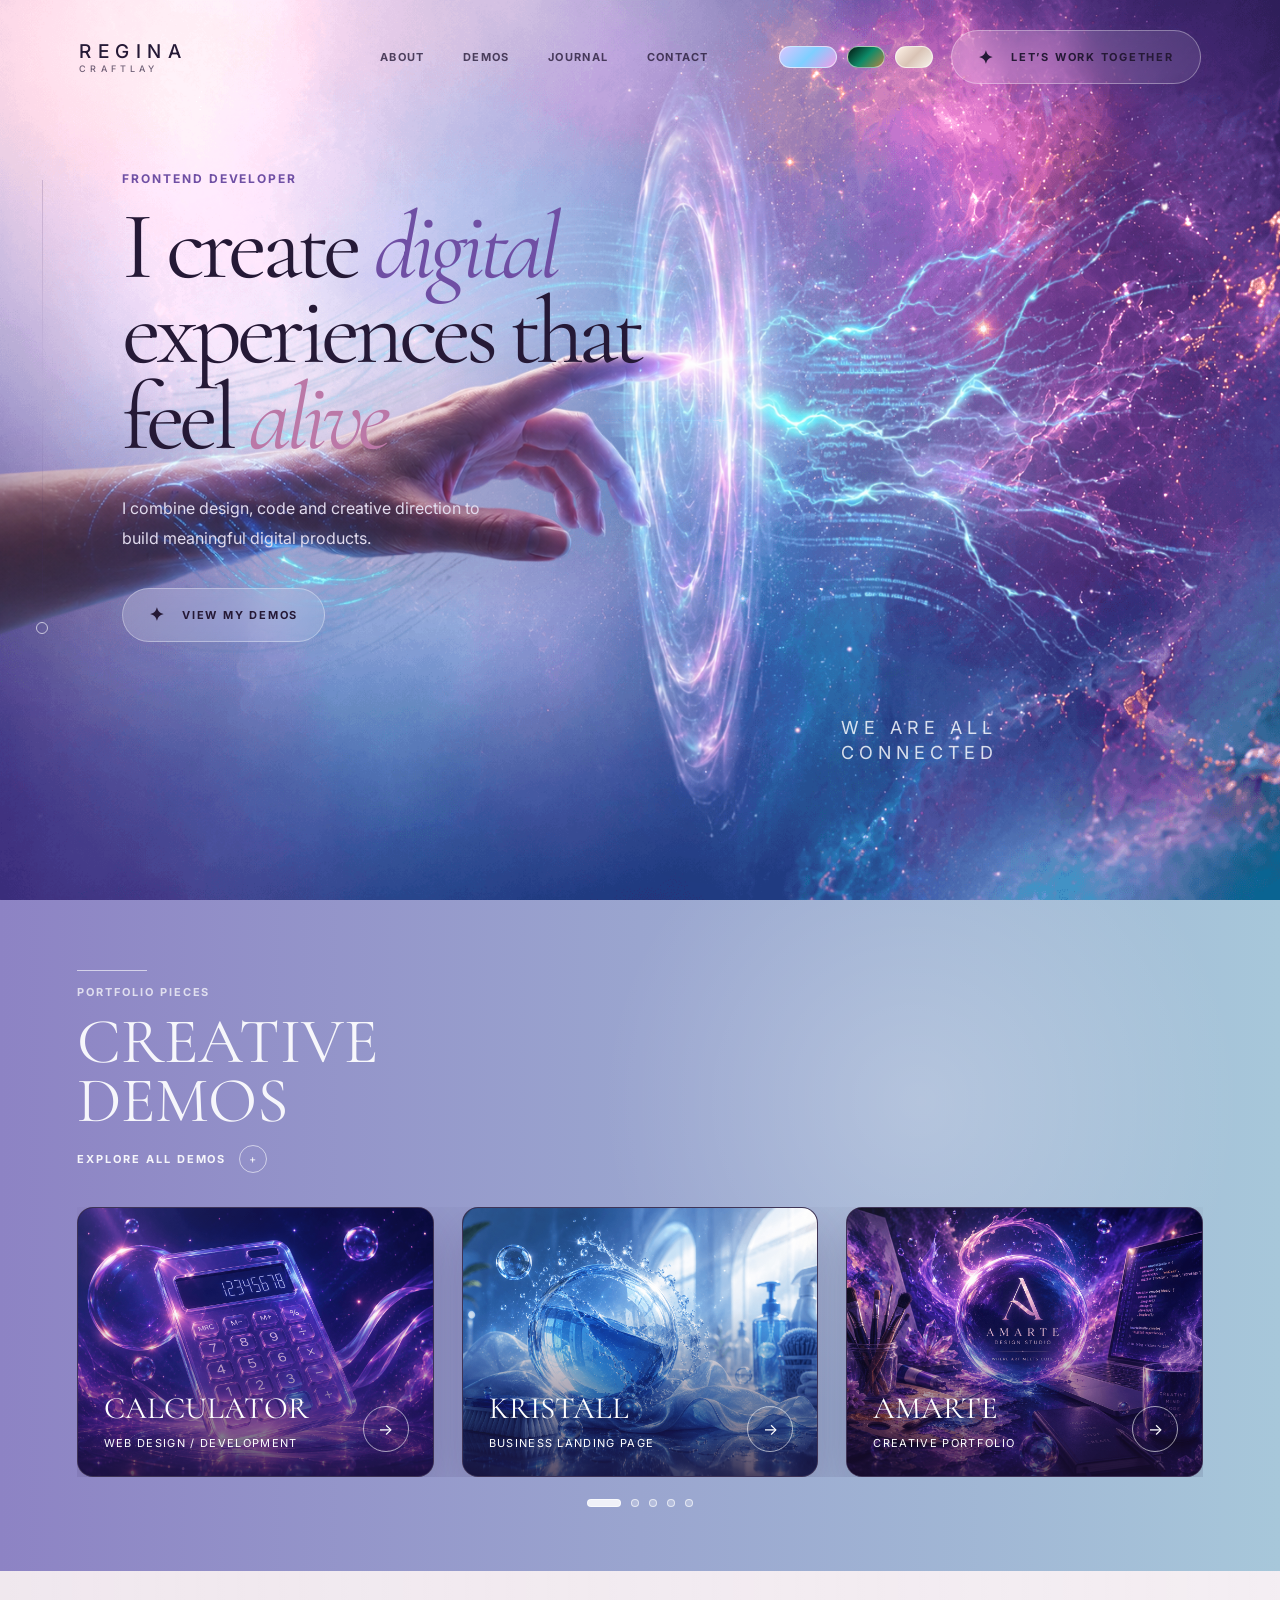
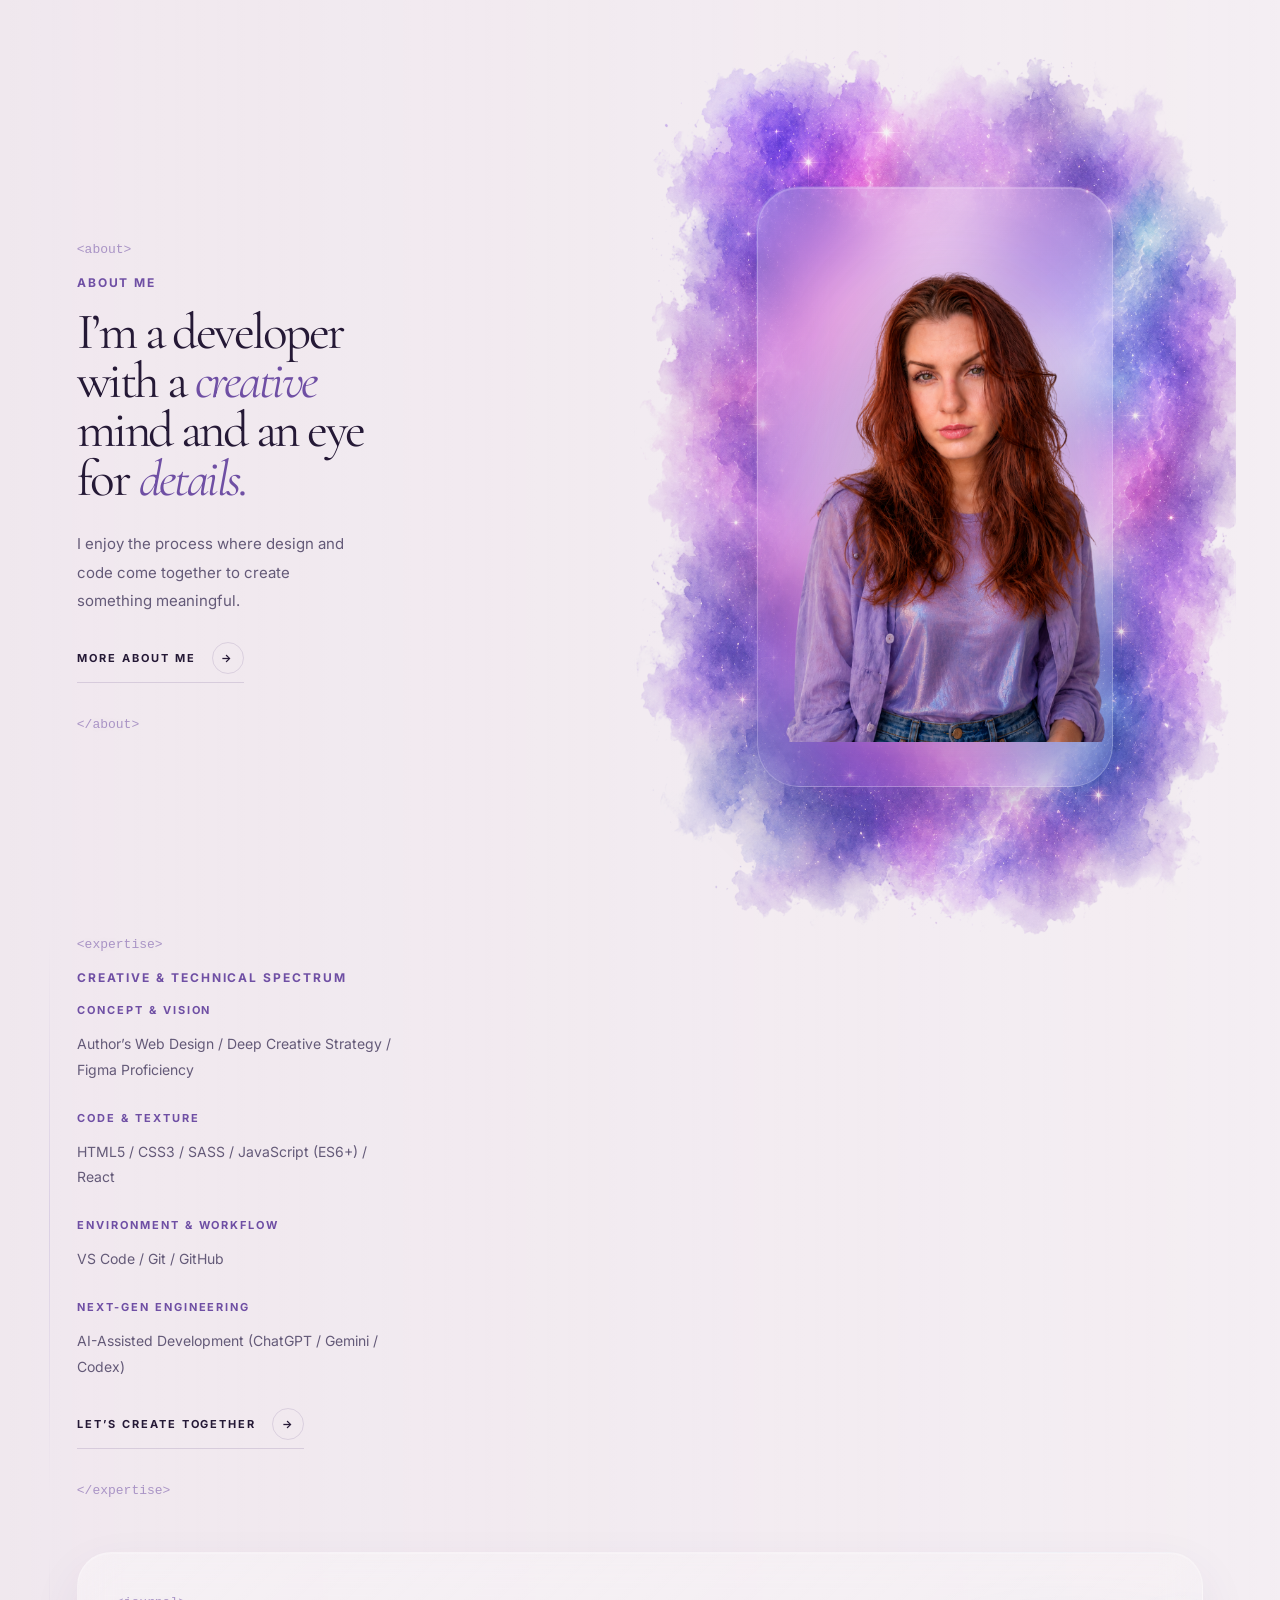
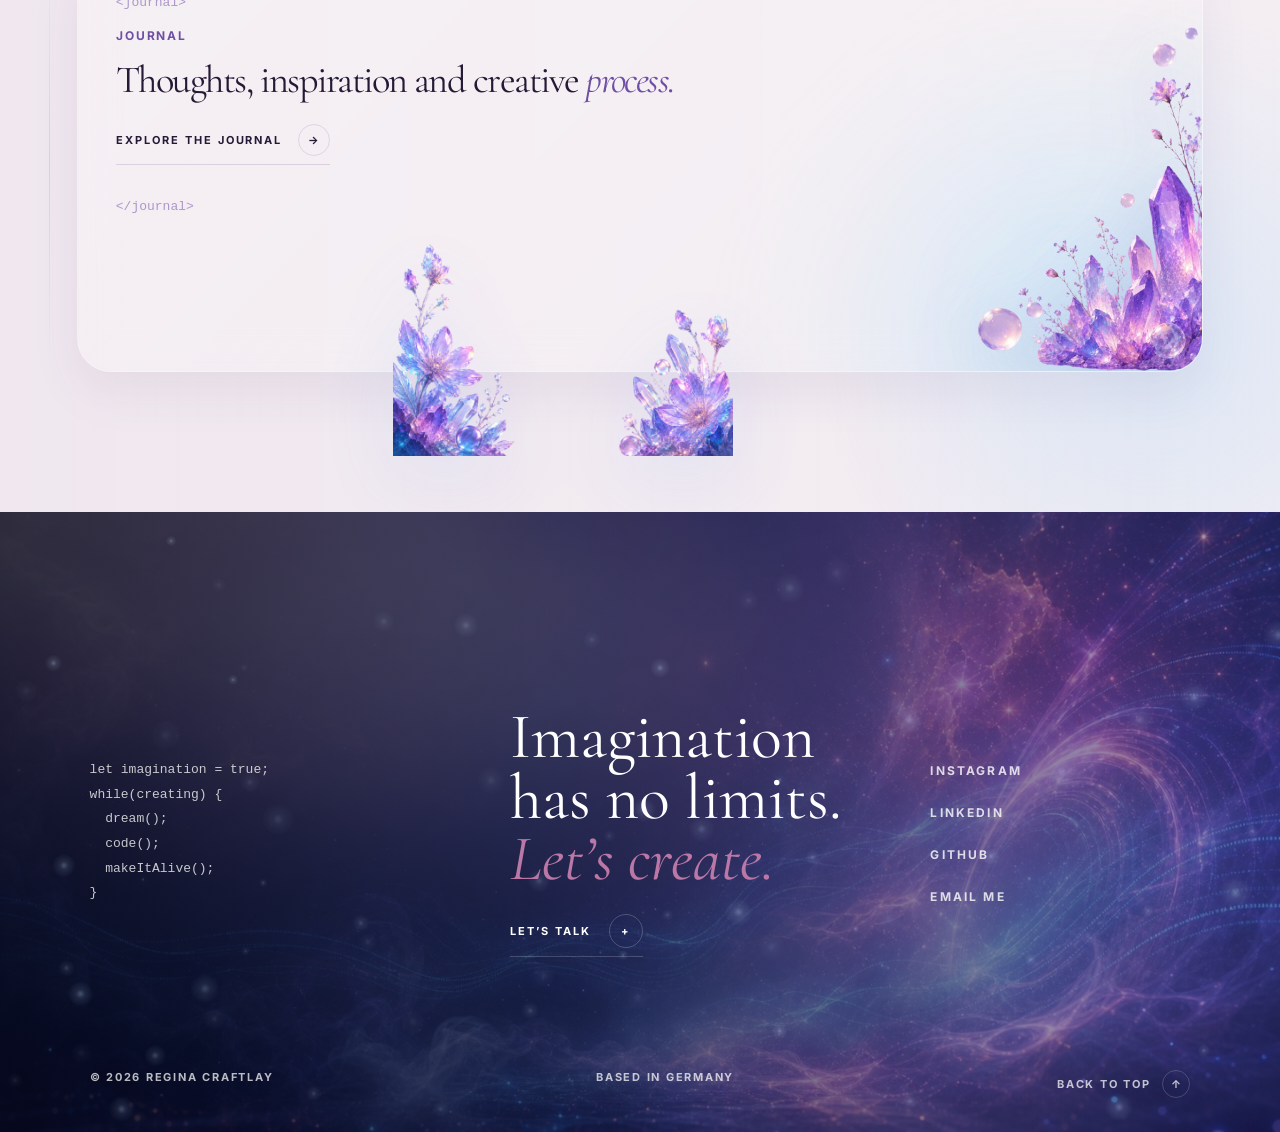
==== index.html @ 781603e7 "Build Violet Contact page and start Home section refinements" ====
<!doctype html>
<html lang="en">
  <head>
    <meta charset="UTF-8" />
    <meta name="viewport" content="width=device-width, initial-scale=1.0" />
    <title>Regina CraftLay | Creative Frontend Developer</title>

    <link rel="preconnect" href="https://fonts.googleapis.com" />
    <link rel="preconnect" href="https://fonts.gstatic.com" crossorigin />

    <link
      href="https://fonts.googleapis.com/css2?family=Cormorant+Garamond:ital,wght@0,400;0,500;1,500&family=Inter:wght@400;500;600;700&display=swap"
      rel="stylesheet"
    />

    <link rel="stylesheet" href="styles/index.css" />
    <link id="theme-link" rel="stylesheet" href="styles/style-violet.css" />
  </head>

  <body>
    <div id="theme-overlay" class="theme-overlay"></div>

    <div class="page" data-theme="violet">
      <header class="site-header" data-header>
        <a class="brand" href="#top" aria-label="Regina CraftLay home">
          REGINA <span>CRAFTLAY</span>
        </a>

        <nav class="main-nav" aria-label="Primary navigation">
          <a href="index.html" c>About</a>
          <a href="demos.html">Demos</a>
          <a href="journal.html">Journal</a>
          <a href="contact.html">Contact</a>
        </nav>

        <div class="header-actions">
          <div class="vibe-switcher" aria-label="Choose your vibe">
            <button class="vibe-btn vibe-violet active" type="button" data-theme-btn="violet" aria-label="Violet vibe"></button>
            <button class="vibe-btn vibe-bold" type="button" data-theme-btn="bold" aria-label="Bold vibe"></button>
            <button class="vibe-btn vibe-nude" type="button" data-theme-btn="nude" aria-label="Nude vibe"></button>
          </div>

          <a class="pill-link" href="contact.html">
            <span class="star">&#10022;</span>
            Let’s work together
          </a>

          <button class="menu-toggle" type="button" aria-label="Open menu" aria-expanded="false" data-menu-toggle>
            <span></span>
            <span></span>
          </button>
        </div>

        <nav class="burger-menu" aria-label="Creative menu" data-burger-menu>
          <a href="#about">About</a>
          <a href="demos.html">Demos</a>
          <a href="journal.html">Journal</a>
          <a href="contact.html">Contact</a>
        </nav>
      </header>

      <main id="top">
        <section class="hero section-grid" aria-labelledby="hero-title">
          <aside class="section-rail" aria-hidden="true">
            <i></i>
            <b></b>
          </aside>

          <div class="hero-copy">
            <p class="eyebrow">Frontend developer</p>

            <h1 id="hero-title">
              I create
              <em>digital</em>
              experiences
              that feel
              <em class="rose">alive</em>
            </h1>

            <p class="hero-text">
              I combine design, code and creative direction to build meaningful digital products.
            </p>

            <a class="hero-button" href="demos.html">
              <span class="star">&#10022;</span>
              View my demos
            </a>
          </div>

          <div class="hero-scene" aria-hidden="true">
            <img class="hero-space" src="assets/media/hero-background.png" alt="" />
            <div class="code-charge-glow"></div>
            <img class="hero-hand" src="assets/media/hero-hand2.png" alt="" />
            <canvas id="heroCanvas" class="hero-canvas"></canvas>
            <span class="portal-touch"></span>
            <p class="connected">We are all<br />connected</p>
          </div>
        </section>

        <section class="work" id="demos" aria-labelledby="demos-title">
          <div class="section-label">
            <i></i>
            <p class="section-kicker">Portfolio pieces</p>

            <h2 id="demos-title">
              Creative<br />
              Demos
            </h2>

            <a href="demos.html">
              Explore all demos
              <b>+</b>
            </a>
          </div>

          <div class="work-stage">
            <div class="project-strip" data-project-strip>
              <article class="project-card">
                <img src="assets/media/calculator.png" alt="Calculator project preview" />
                <div class="project-card__info">
                  <h3>Calculator</h3>
                  <p>Web design / development</p>
                </div>
                <a href="demos.html" aria-label="Open Calculator project">&#8594;</a>
              </article>

              <article class="project-card">
                <img src="assets/media/kristall-reinigung.png" alt="Kristall Reinigung project preview" />
                <div class="project-card__info">
                  <h3>Kristall</h3>
                  <p>Business landing page</p>
                </div>
                <a href="demos.html" aria-label="Open Kristall project">&#8594;</a>
              </article>

              <article class="project-card">
                <img src="assets/media/amarte.png" alt="Amarte Design Studio project preview" />
                <div class="project-card__info">
                  <h3>Amarte</h3>
                  <p>Creative portfolio</p>
                </div>
                <a href="demos.html" aria-label="Open Amarte project">&#8594;</a>
              </article>

              <article class="project-card">
                <img src="assets/media/hanna-sport.png" alt="Hanna Sport project preview" />
                <div class="project-card__info">
                  <h3>Hanna Sport</h3>
                  <p>Campaign / animation</p>
                </div>
                <a href="demos.html" aria-label="Open Hanna Sport project">&#8594;</a>
              </article>

              <article class="project-card">
                <img src="assets/media/tree-service.png" alt="Tree Service project preview" />
                <div class="project-card__info">
                  <h3>Tree Service</h3>
                  <p>Landing page / UI</p>
                </div>
                <a href="demos.html" aria-label="Open Tree Service project">&#8594;</a>
              </article>
            </div>

            <div class="slider-dots" aria-label="Project navigation">
              <button class="active" type="button" data-dot="0" aria-label="Go to project 1"></button>
              <button type="button" data-dot="1" aria-label="Go to project 2"></button>
              <button type="button" data-dot="2" aria-label="Go to project 3"></button>
              <button type="button" data-dot="3" aria-label="Go to project 4"></button>
              <button type="button" data-dot="4" aria-label="Go to project 5"></button>
            </div>
          </div>
        </section>

        <section class="about-panel" id="about" aria-label="About, expertise and journal">
          <article class="about-copy">
            <p class="code-tag">&lt;about&gt;</p>
            <p class="panel-kicker">About Me</p>

            <h2>
              I’m a developer
              with a <em>creative</em> mind
              and an eye
              for <em>details.</em>
            </h2>

            <p>
              I enjoy the process where design and code come together to create something meaningful.
            </p>

            <a class="line-link" href="contact.html">More about me <span>&#8594;</span></a>
            <p class="code-tag code-tag-end">&lt;/about&gt;</p>
          </article>

          <figure class="portrait-card">
            <img class="portrait-nebula" src="assets/media/nebula.png" alt="" />
            <div class="portrait-frame"></div>
            <img class="portrait-person" src="assets/media/regina-cut.png" alt="Regina portrait" />
          </figure>

          <img class="portrait-crystals" src="assets/media/portrait-crystals2.png" alt="" />

          <article class="skills" id="skills">
            <p class="code-tag">&lt;expertise&gt;</p>
            <p class="panel-kicker">Creative & Technical Spectrum</p>

            <div class="skill-group">
              <span>Concept & Vision</span>
              <p>
                Author’s Web Design / Deep Creative Strategy / Figma Proficiency
              </p>
            </div>

            <div class="skill-group">
              <span>Code & Texture</span>
              <p>
                HTML5 / CSS3 / SASS / JavaScript (ES6+) / React
              </p>
            </div>

            <div class="skill-group">
              <span>Environment & Workflow</span>
              <p>
                VS Code / Git / GitHub
              </p>
            </div>

            <div class="skill-group">
              <span>Next-Gen Engineering</span>
              <p>
                AI-Assisted Development (ChatGPT / Gemini / Codex)
              </p>
            </div>

            <a class="download-link" href="contact.html">Let’s create together <span>&#8594;</span></a>
            <p class="code-tag code-tag-end">&lt;/expertise&gt;</p>
          </article>

          <article class="journal" id="journal">
            <div class="journal-inner">
              <p class="code-tag">&lt;journal&gt;</p>
              <p class="panel-kicker">Journal</p>

              <h2>
                Thoughts,
                inspiration and
                creative <em>process.</em>
              </h2>

              <a class="line-link" href="journal.html">
                Explore the Journal
                <span>&#8594;</span>
              </a>

              <img class="journal-crystals" src="assets/media/journal-crystals.png" alt="" />
              <p class="code-tag code-tag-end">&lt;/journal&gt;</p>
            </div>
          </article>
        </section>
      </main>

      <footer class="site-footer" id="contact">
        <img class="footer-bg" src="assets/media/footer-bg.jpeg" alt="" />
        <canvas id="footerCanvas" class="footer-canvas" aria-hidden="true"></canvas>
        <div class="footer-overlay"></div>

        <div class="footer-code">
          <p>
            let imagination = true;<br />
            while(creating) {<br />
            &nbsp;&nbsp;dream();<br />
            &nbsp;&nbsp;code();<br />
            &nbsp;&nbsp;makeItAlive();<br />
            }
          </p>
        </div>

        <div class="footer-cta">
          <h2>
            Imagination has
            no limits.
            <em>Let’s create.</em>
          </h2>

          <a href="contact.html">Let’s talk <span>+</span></a>
        </div>

        <ul class="social-links" aria-label="Social links">
          <li><a href="#contact">Instagram</a></li>
          <li><a href="#contact">LinkedIn</a></li>
          <li><a href="https://github.com/19ReginaB91" target="_blank">GitHub</a></li>
          <li><a href="mailto:hello@example.com">Email me</a></li>
        </ul>

        <div class="footer-bottom">
          <span>&copy; 2026 Regina CraftLay</span>
          <span>Based in Germany</span>
          <a href="#top">Back to top <b>&#8593;</b></a>
        </div>
      </footer>
    </div>

    <script src="scripts/index.js"></script>
  </body>
</html>
---- styles/index.css ----
:root {
  --ink: #251936;
  --muted: #645a78;
  --violet: #6f4fa4;
  --rose: #bb78a7;
  --blue: #5faad7;
  --paper: #eee4ec;
  --soft: #dfd3e6;
  --line: rgba(67, 47, 103, 0.2);
  --white: #fff9ff;
  --glow: rgba(173, 224, 255, 0.45);
}

* {
  box-sizing: border-box;
}

html {
  scroll-behavior: smooth;
}

body {
  margin: 0;
  color: var(--ink);
  background: var(--paper);
  font-family: "Inter", sans-serif;
  overflow-x: hidden;
}

body.menu-open {
  overflow: hidden;
}

a {
  color: inherit;
  text-decoration: none;
}

img {
  display: block;
  max-width: 100%;
}

.page {
  min-height: 100vh;
  overflow: hidden;
}

/* HEADER */

.site-header {
  position: fixed;
  z-index: 1000;
  top: 0;
  left: 0;
  right: 0;
  display: grid;
  grid-template-columns: 230px 1fr auto;
  align-items: center;
  gap: 28px;
  padding: 30px 6.2vw;
  background: transparent;
  transition: 0.35s ease;
}

.site-header.is-scrolled,
.site-header.is-open {
  padding-block: 18px;
  background: rgba(255, 245, 255, 0.44);
  backdrop-filter: blur(18px);
}

.brand {
  position: relative;
  z-index: 1002;
  display: inline-flex;
  flex-direction: column;
  gap: 3px;
  width: max-content;
  font-size: 19px;
  letter-spacing: 0.34em;
  font-weight: 500;
  line-height: 1;
}

.brand span {
  font-size: 9px;
  letter-spacing: 0.46em;
  opacity: 0.66;
}

.main-nav {
  display: flex;
  justify-content: center;
  gap: clamp(22px, 3vw, 54px);
}

.main-nav a {
  font-size: 11px;
  font-weight: 700;
  text-transform: uppercase;
  letter-spacing: 0.12em;
  opacity: 0.78;
  transition: 0.3s ease;
}

.main-nav a:hover {
  opacity: 1;
  color: var(--violet);
}

.header-actions {
  position: relative;
  z-index: 1002;
  display: flex;
  align-items: center;
  gap: 18px;
}

.pill-link,
.hero-button {
  display: inline-flex;
  align-items: center;
  justify-content: center;
  gap: 16px;
  height: 54px;
  padding: 0 26px;
  border: 1px solid rgba(255, 255, 255, 0.42);
  border-radius: 999px;
  background: rgba(255, 255, 255, 0.1);
  backdrop-filter: blur(14px);
  font-size: 11px;
  font-weight: 700;
  letter-spacing: 0.16em;
  text-transform: uppercase;
  transition: 0.35s ease;
}

.pill-link:hover,
.hero-button:hover {
  transform: translateY(-2px);
}

.star {
  font-size: 18px;
}

/* VIBE SWITCHER */

.vibe-switcher {
  display: flex;
  gap: 10px;
}

.vibe-btn {
  width: 38px;
  height: 22px;
  border: 1px solid rgba(255, 255, 255, 0.55);
  border-radius: 999px;
  cursor: pointer;
  background: rgba(255, 255, 255, 0.13);
  transition: 0.35s ease;
}

.vibe-btn:hover,
.vibe-btn.active {
  width: 58px;
}

.vibe-violet {
  background: linear-gradient(135deg, #dac5ff, #7fcfff, #f29be6);
}

.vibe-bold {
  background: linear-gradient(135deg, #03140e, #0d8b68, #b98442);
}

.vibe-nude {
  background: linear-gradient(135deg, #fff3e8, #d9c3b5, #f9f5ee);
}

/* BURGER */

.menu-toggle {
  display: none;
  position: relative;
  width: 54px;
  height: 54px;
  border: 1px solid rgba(255, 255, 255, 0.42);
  border-radius: 50%;
  background:
    radial-gradient(circle at 35% 25%, rgba(255, 255, 255, 0.32), transparent 30%),
    rgba(255, 255, 255, 0.1);
  backdrop-filter: blur(14px);
  cursor: pointer;
}

.menu-toggle span {
  position: absolute;
  left: 15px;
  right: 15px;
  height: 1px;
  background: var(--ink);
  transition: 0.35s ease;
}

.menu-toggle span:first-child {
  top: 21px;
}

.menu-toggle span:last-child {
  top: 31px;
}

.menu-toggle.is-active span:first-child {
  top: 26px;
  transform: rotate(45deg);
}

.menu-toggle.is-active span:last-child {
  top: 26px;
  transform: rotate(-45deg);
}

.burger-menu {
  position: absolute;
  z-index: 1001;
  top: calc(100% + 14px);
  right: 6.2vw;
  width: min(420px, calc(100vw - 48px));
  padding: 28px;
  border: 1px solid rgba(255, 255, 255, 0.28);
  border-radius: 28px;
  background:
    radial-gradient(circle at 75% 20%, rgba(170, 220, 255, 0.18), transparent 14rem),
    radial-gradient(circle at 10% 90%, rgba(255, 170, 230, 0.16), transparent 14rem),
    rgba(255, 245, 255, 0.68);
  backdrop-filter: blur(26px);
  box-shadow: 0 30px 80px rgba(60, 35, 100, 0.22);
  transform: translateY(-14px) scale(0.96);
  opacity: 0;
  pointer-events: none;
  transition: 0.35s ease;
}

.burger-menu.is-open {
  transform: translateY(0) scale(1);
  opacity: 1;
  pointer-events: auto;
}

.burger-menu a {
  display: block;
  padding: 18px 4px;
  border-bottom: 1px solid rgba(80, 55, 125, 0.12);
  font-family: "Cormorant Garamond", serif;
  font-size: 42px;
  line-height: 1;
  color: var(--ink);
  transition: 0.3s ease;
}

.burger-menu a:last-child {
  border-bottom: 0;
}

.burger-menu a:hover {
  color: var(--violet);
  transform: translateX(8px);
}

/* HERO */

.section-grid {
  display: grid;
  grid-template-columns: 84px minmax(0, 1fr);
}

.hero {
  position: relative;
  min-height: 100vh;
  overflow: hidden;
  background: #05020f;
}

.hero::after {
  content: "";
  position: absolute;
  inset: 0;
  z-index: 2;
  pointer-events: none;
  background:
    radial-gradient(circle at 58% 50%, rgba(145, 230, 255, 0.12), transparent 24%),
    radial-gradient(circle at 82% 28%, rgba(255, 120, 230, 0.09), transparent 35%);
  mix-blend-mode: screen;
}

.section-rail {
  position: relative;
  z-index: 8;
  display: flex;
  flex-direction: column;
  align-items: center;
  padding-top: 20vh;
  gap: 22px;
}

.section-rail i {
  width: 1px;
  height: 420px;
  background: linear-gradient(to bottom, var(--line), transparent, var(--line));
}

.section-rail b {
  width: 12px;
  height: 12px;
  border: 1px solid rgba(255, 255, 255, 0.65);
  border-radius: 50%;
}

.hero-copy {
  position: relative;
  z-index: 12;
  width: min(540px, 46vw);
  padding-top: 19vh;
  margin-left: 3vw;
}

.eyebrow,
.panel-kicker {
  margin: 0 0 18px;
  font-size: 12px;
  font-weight: 700;
  letter-spacing: 0.16em;
  text-transform: uppercase;
  color: var(--violet);
}

.hero h1 {
  margin: 0;
  font-family: "Cormorant Garamond", serif;
  font-weight: 400;
  font-size: clamp(62px, 7.5vw, 118px);
  line-height: 0.89;
  letter-spacing: -0.055em;
}

.hero h1 em,
.about-copy h2 em,
.journal h2 em,
.footer-cta h2 em {
  color: var(--violet);
  font-style: italic;
}

.hero h1 .rose {
  color: var(--rose);
}

.hero-text {
  width: min(360px, 80%);
  margin: 34px 0;
  color: #e1dbed;
  font-size: 16px;
  line-height: 1.85;
}

.hero-scene {
  position: absolute;
  inset: 0;
  z-index: 1;
  overflow: hidden;
  pointer-events: none;
}

.hero-space,
.hero-code,
.hero-hand,
.hero-portal,
.code-charge-glow,
.hero-canvas,
.portal-touch {
  position: absolute;
  pointer-events: none;
}

.hero-space {
  inset: 0;
  z-index: 1;
  width: 100%;
  height: 100%;
  max-width: none;
  object-fit: cover;
  object-position: center;
  opacity: 1;
  filter:
    brightness(1.08)
    contrast(1.04)
    saturate(1.04);
  animation: heroSpaceBreath 16s ease-in-out infinite;
}

.hero-code {
  z-index: 3;
  left: 0;
  top: 0;
  width: 100%;
  height: 100%;
  max-width: none;
  object-fit: cover;
  opacity: 0.78;
  mix-blend-mode: screen;
  filter:
    brightness(1.28)
    saturate(1.45)
    drop-shadow(0 0 10px rgba(90, 220, 255, 0.46))
    drop-shadow(0 0 24px rgba(190, 120, 255, 0.24));
  animation: codeFlow 9s ease-in-out infinite;
}

.code-charge-glow {
  z-index: 4;
  left: 53%;
  top: 50%;
  width: 42%;
  height: 55%;
  transform: translateY(-50%);
  background: radial-gradient(
    ellipse,
    rgba(95, 225, 255, 0.28),
    rgba(200, 120, 255, 0.12) 42%,
    transparent 72%
  );
  mix-blend-mode: screen;
  filter: blur(24px);
  animation: chargePulse 5.8s ease-in-out infinite;
}

.hero-hand {
  z-index: 5;
  left: 0;
  top: 0;
  width: 100%;
  height: 100%;
  max-width: none;
  object-fit: cover;
  animation: handFloat 7s ease-in-out infinite;
  filter:
    drop-shadow(0 22px 44px rgba(40, 20, 70, 0.24))
    saturate(1.04);
}

.hero-portal {
  z-index: 6;
  left: 55.8%;
  top: 49.5%;
  width: min(25vw, 380px);
  max-width: none;
  transform: translate(-50%, -50%);
  mix-blend-mode: screen;
  filter:
    brightness(1.2)
    saturate(1.24)
    drop-shadow(0 0 24px rgba(120, 225, 255, 0.42))
    drop-shadow(0 0 48px rgba(215, 135, 255, 0.28));
  animation: portalLayerPulse 5.8s ease-in-out infinite;
}

.hero-canvas {
  inset: 0;
  z-index: 7;
  width: 100%;
  height: 100%;
  mix-blend-mode: screen;
}

.portal-touch {
  z-index: 8;
  left: 55.8%;
  top: 49.8%;
  width: 44px;
  height: 44px;
  border: 1px solid rgba(169, 240, 255, 0.65);
  border-radius: 50%;
  transform: translate(-50%, -50%);
  opacity: 0;
  animation: touchRipple 6.5s ease-out infinite;
}

.connected {
  position: absolute;
  z-index: 9;
  right: 22%;
  bottom: 15%;
  margin: 0;
  color: rgba(255, 255, 255, 0.82);
  font-size: 18px;
  line-height: 1.35;
  letter-spacing: 0.28em;
  text-transform: uppercase;
}

/* DEMOS */

.work {
  position: relative;
  min-height: 520px;
  display: grid;
  grid-template-columns: 1fr;
  align-items: center;
  padding: 70px 6vw 64px;
  background:
    radial-gradient(circle at 72% 30%, rgba(255, 255, 255, 0.22), transparent 20rem),
    linear-gradient(90deg, #8d83c4 0%, #a7c7da 100%);
}

.section-label {
  position: relative;
  z-index: 5;
  display: grid;
  gap: 14px;
  width: 100%;
  max-width: 520px;
  margin-bottom: 34px;
  color: rgba(255, 255, 255, 0.92);
}

.section-label i {
  width: 70px;
  height: 1px;
  background: rgba(255, 255, 255, 0.62);
}

.section-kicker {
  margin: 0;
  font-size: 11px;
  font-weight: 700;
  letter-spacing: 0.18em;
  text-transform: uppercase;
  color: rgba(255, 255, 255, 0.72);
}

.section-label h2 {
  margin: 0;
  font-family: "Cormorant Garamond", serif;
  font-weight: 400;
  font-size: clamp(46px, 5vw, 76px);
  line-height: 0.92;
  text-transform: uppercase;
}

.section-label a {
  width: max-content;
  font-size: 11px;
  font-weight: 700;
  letter-spacing: 0.18em;
  text-transform: uppercase;
}

.section-label b {
  display: inline-grid;
  place-items: center;
  width: 28px;
  height: 28px;
  margin-left: 8px;
  border: 1px solid rgba(255, 255, 255, 0.58);
  border-radius: 50%;
  font-weight: 400;
}

.work-stage {
  position: relative;
  width: 100%;
  min-width: 0;
  overflow: hidden;
}

.project-strip {
  display: grid;
  grid-auto-flow: column;
  grid-auto-columns: calc((100% - 56px) / 3);
  gap: 28px;
  overflow-x: auto;
  padding: 0;
  scroll-behavior: smooth;
  scroll-snap-type: x mandatory;
  scrollbar-width: none;
}

.project-strip::-webkit-scrollbar {
  display: none;
}

.project-card {
  position: relative;
  min-height: 270px;
  overflow: hidden;
  border-radius: 16px;
  scroll-snap-align: start;
  background: #24183f;
  border: 1px solid rgba(255, 255, 255, 0.12);
  box-shadow: 0 20px 50px rgba(40, 24, 70, 0.22);
  transition: 0.45s ease;
}

.project-card:hover {
  transform: translateY(-8px);
}

.project-card img {
  position: absolute;
  inset: 0;
  width: 100%;
  height: 100%;
  object-fit: cover;
}

.project-card::before {
  content: "";
  position: absolute;
  inset: 0;
  background:
    linear-gradient(135deg, rgba(255, 255, 255, 0.08), transparent 35%);
  pointer-events: none;
  z-index: 1;
}

.project-card::after {
  content: "";
  position: absolute;
  inset: 0;
  background: linear-gradient(to top, rgba(28, 15, 52, 0.74), transparent 62%);
}

.project-card__info {
  position: absolute;
  z-index: 2;
  left: 26px;
  bottom: 24px;
  color: white;
}

.project-card h3 {
  margin: 0 0 8px;
  font-family: "Cormorant Garamond", serif;
  font-size: 31px;
  font-weight: 400;
  text-transform: uppercase;
}

.project-card p {
  margin: 0;
  font-size: 11px;
  line-height: 1.5;
  letter-spacing: 0.12em;
  text-transform: uppercase;
}

.project-card > a {
  position: absolute;
  z-index: 3;
  right: 24px;
  bottom: 24px;
  display: grid;
  place-items: center;
  width: 46px;
  height: 46px;
  border: 1px solid rgba(255, 255, 255, 0.6);
  border-radius: 50%;
  color: white;
}

.slider-dots {
  display: flex;
  justify-content: center;
  gap: 10px;
  margin-top: 22px;
}

.slider-dots button {
  width: 8px;
  height: 8px;
  padding: 0;
  border: 1px solid rgba(255, 255, 255, 0.65);
  border-radius: 999px;
  background: rgba(255, 255, 255, 0.25);
  cursor: pointer;
  transition: 0.35s ease;
}

.slider-dots button.active {
  width: 34px;
  background: rgba(255, 255, 255, 0.85);
}

/* ABOUT */

.about-panel {
  position: relative;
  display: grid;
  grid-template-columns:
    minmax(240px, 0.9fr)
    minmax(420px, 560px)
    minmax(260px, 340px)
    minmax(260px, 0.95fr);
  align-items: center;
  gap: 54px;
  padding: 120px 6vw 140px;
  overflow: hidden;
  background:
    radial-gradient(circle at 90% 92%, rgba(120, 200, 255, 0.2), transparent 21rem),
    linear-gradient(90deg, rgba(255, 255, 255, 0.08), rgba(255, 255, 255, 0.32)),
    #efe6ed;
}

.about-panel > article,
.about-panel > figure {
  position: relative;
  min-width: 0;
  z-index: 3;
}

.skills::before,
.journal::before {
  content: "";
  position: absolute;
  left: -28px;
  top: 0;
  bottom: 0;
  width: 1px;
  background:
    linear-gradient(
      180deg,
      transparent,
      rgba(120, 100, 180, 0.18),
      transparent
    );
}

/* ABOUT COPY */

.about-copy {
  max-width: 320px;
}

.code-tag {
  margin: 0 0 18px;
  font-family: monospace;
  font-size: 13px;
  color: var(--violet);
  opacity: 0.55;
  text-shadow: 0 0 12px rgba(111, 79, 164, 0.15);
}

.code-tag-end {
  margin-top: 34px;
  margin-bottom: 0;
}

.about-copy h2 {
  margin: 0 0 26px;
  font-family: "Cormorant Garamond", serif;
  font-size: clamp(48px, 4vw, 72px);
  line-height: 0.96;
  font-weight: 400;
  letter-spacing: -0.05em;
  color: var(--ink);
}

.about-copy h2 em {
  color: var(--violet);
  font-style: italic;
}

.about-copy p:not(.panel-kicker):not(.code-tag) {
  color: var(--muted);
  font-size: 15px;
  line-height: 1.9;
  max-width: 280px;
  margin-bottom: 26px;
}

/* PORTRAIT */

.portrait-card {
  position: relative;
  display: flex;
  align-items: center;
  justify-content: center;
  min-height: 760px;
  overflow: visible;
}

.portrait-card img {
  display: block;
  max-width: none;
  pointer-events: none;
}

.portrait-nebula {
  position: absolute;
  width: 132%;
  left: 50%;
  top: 50%;
  transform: translate(-50%, -50%);
  opacity: 0.92;
  z-index: 1;
  filter: saturate(1.08);
  animation: nebulaFloat 18s ease-in-out infinite;
}

.portrait-frame {
  position: absolute;
  width: 78%;
  height: 600px;
  border-radius: 42px;
  z-index: 2;
  background:
    linear-gradient(
      180deg,
      rgba(255, 255, 255, 0.16),
      rgba(255, 255, 255, 0.04)
    );
  border: 1px solid rgba(255, 255, 255, 0.22);
  backdrop-filter: blur(30px);
  box-shadow:
    inset 0 1px 0 rgba(255, 255, 255, 0.18),
    0 30px 80px rgba(50, 30, 80, 0.14),
    0 0 50px rgba(180, 220, 255, 0.12);
}

.portrait-frame::before {
  content: "";
  position: absolute;
  inset: -2px;
  border-radius: inherit;
  background:
    linear-gradient(
      135deg,
      rgba(170, 220, 255, 0.16),
      rgba(255, 180, 240, 0.07),
      transparent 60%
    );
  pointer-events: none;
}

.portrait-person {
  position: relative;
  width: 84%;
  z-index: 4;
  filter:
    drop-shadow(
      0 30px 50px rgba(40, 20, 70, 0.18)
    );
}

.portrait-crystals {
  position: absolute;
  width: 340px;
  left: 44%;
  bottom: 56px;
  transform: translateX(-50%);
  z-index: 6;
  pointer-events: none;
  opacity: 0.92;
  filter:
    drop-shadow(
      0 20px 40px rgba(120, 160, 255, 0.16)
    );
  animation: crystalFloat 12s ease-in-out infinite;
}

/* SKILLS / EXPERTISE */

.skills {
  position: relative;
  max-width: 320px;
}

.skill-group {
  margin-bottom: 28px;
}

.skill-group span {
  display: block;
  margin-bottom: 10px;
  color: var(--violet);
  font-size: 11px;
  font-weight: 700;
  letter-spacing: 0.18em;
  text-transform: uppercase;
}

.skill-group p {
  color: var(--muted);
  font-size: 14px;
  line-height: 1.85;
}

/* OLD SKILL ROW SUPPORT */

.skill-row {
  display: grid;
  grid-template-columns: 112px minmax(150px, 1fr) 38px;
  align-items: center;
  gap: 14px;
  margin-bottom: 20px;
  font-size: 11px;
  font-weight: 700;
  text-transform: uppercase;
}

.skill-row i {
  position: relative;
  display: block;
  height: 2px;
  background: rgba(50, 35, 70, 0.13);
}

.skill-row i::before {
  content: "";
  position: absolute;
  inset: 0 auto 0 0;
  width: var(--level);
  background: linear-gradient(90deg, var(--violet), var(--rose), var(--blue));
  box-shadow: 0 0 12px rgba(111, 79, 164, 0.45);
}

/* JOURNAL */

.journal {
  position: relative;
  align-self: stretch;
}

.journal-inner {
  position: relative;
  min-height: 420px;
  padding: 42px 38px 54px;
  border-radius: 34px;
  overflow: hidden;
  background:
    radial-gradient(circle at 90% 90%, rgba(170, 220, 255, 0.12), transparent 12rem),
    linear-gradient(
      135deg,
      rgba(255, 255, 255, 0.42),
      rgba(255, 255, 255, 0.14)
    );
  border: 1px solid rgba(255, 255, 255, 0.22);
  backdrop-filter: blur(18px);
  box-shadow:
    0 20px 50px rgba(80, 55, 125, 0.08),
    inset 0 1px 0 rgba(255, 255, 255, 0.24);
}

.journal-inner::before {
  content: "";
  position: absolute;
  inset: 0;
  background:
    radial-gradient(
      circle at 88% 90%,
      rgba(150, 220, 255, 0.16),
      transparent 34%
    );
  pointer-events: none;
}

.journal h2 {
  margin: 0 0 24px;
  font-family: "Cormorant Garamond", serif;
  font-size: clamp(38px, 3vw, 58px);
  line-height: 1.02;
  font-weight: 400;
  letter-spacing: -0.04em;
}

.journal h2 em {
  color: var(--violet);
  font-style: italic;
}

.journal p:not(.panel-kicker):not(.code-tag) {
  color: var(--muted);
  font-size: 15px;
  line-height: 1.9;
  margin-bottom: 30px;
}

.journal-crystals {
  position: absolute;
  right: -8px;
  bottom: -18px;
  width: min(260px, 24vw);
  max-width: none;
  pointer-events: none;
  z-index: 1;
  filter:
    drop-shadow(0 20px 35px rgba(90, 70, 140, 0.18))
    drop-shadow(0 0 24px rgba(170, 220, 255, 0.18));
}

/* LINKS */

.line-link,
.download-link {
  display: inline-flex;
  align-items: center;
  gap: 16px;
  padding-bottom: 8px;
  border-bottom: 1px solid rgba(80, 50, 120, 0.16);
  color: var(--ink);
  font-size: 11px;
  font-weight: 700;
  letter-spacing: 0.18em;
  text-transform: uppercase;
  transition:
    transform 0.3s ease,
    opacity 0.3s ease;
}

.line-link:hover,
.download-link:hover {
  transform: translateX(4px);
}

.line-link span,
.download-link span {
  display: grid;
  place-items: center;
  width: 32px;
  height: 32px;
  border: 1px solid rgba(80, 50, 120, 0.14);
  border-radius: 50%;
}

/* FOOTER */

.site-footer {
  position: relative;
  min-height: 620px;
  display: grid;
  grid-template-columns: 1fr 1fr 260px;
  align-items: center;
  gap: 50px;
  padding: 100px 7vw 80px;
  overflow: hidden;
  color: white;
  background: #090b1b;
}

.site-footer::before {
  content: "";
  position: absolute;
  inset: 0;
  z-index: 1;
  background:
    radial-gradient(circle at 20% 30%, rgba(180, 220, 255, 0.10), transparent 24rem),
    radial-gradient(circle at 80% 70%, rgba(255, 170, 240, 0.08), transparent 28rem);
  pointer-events: none;
}

.footer-bg {
  position: absolute;
  inset: 0;
  z-index: 0;
  width: 100%;
  height: 100%;
  max-width: none;
  object-fit: cover;
  opacity: 0.98;
  animation: footerBreath 18s ease-in-out infinite;
}

.footer-overlay {
  position: absolute;
  inset: 0;
  z-index: 1;
  background:
    linear-gradient(90deg, rgba(7, 10, 28, 0.82), rgba(38, 34, 80, 0.38)),
    radial-gradient(circle at 72% 48%, rgba(170, 120, 255, 0.16), transparent 30rem);
  pointer-events: none;
}

.footer-canvas {
  position: absolute;
  inset: 0;
  z-index: 2;
  width: 100%;
  height: 100%;
  mix-blend-mode: screen;
  opacity: 0.7;
  pointer-events: none;
}

.footer-code,
.footer-cta,
.social-links,
.footer-bottom {
  position: relative;
  z-index: 5;
}

.footer-code {
  font-family: monospace;
  font-size: 13px;
  line-height: 1.9;
  color: rgba(255, 255, 255, 0.76);
}

.footer-cta h2 {
  margin: 0 0 24px;
  font-family: "Cormorant Garamond", serif;
  font-weight: 400;
  font-size: clamp(48px, 5vw, 78px);
  line-height: 0.95;
}

.footer-cta h2 em {
  color: var(--rose);
  font-style: italic;
}

.footer-cta a {
  display: inline-flex;
  align-items: center;
  gap: 18px;
  padding-bottom: 8px;
  border-bottom: 1px solid rgba(255, 255, 255, 0.18);
  font-size: 11px;
  font-weight: 700;
  letter-spacing: 0.18em;
  text-transform: uppercase;
}

.footer-cta a span {
  display: grid;
  place-items: center;
  width: 34px;
  height: 34px;
  border: 1px solid rgba(255, 255, 255, 0.2);
  border-radius: 50%;
}

.social-links {
  display: grid;
  gap: 22px;
  padding: 0;
  margin: 0;
  list-style: none;
}

.social-links a {
  font-size: 12px;
  font-weight: 700;
  letter-spacing: 0.18em;
  text-transform: uppercase;
  opacity: 0.8;
  transition: color 0.3s ease, opacity 0.3s ease, transform 0.3s ease;
}

.social-links a:hover {
  color: #ffffff;
  opacity: 1;
  transform: translateX(4px);
}

.footer-bottom {
  position: absolute;
  left: 7vw;
  right: 7vw;
  bottom: 34px;
  display: flex;
  justify-content: space-between;
  gap: 24px;
  font-size: 11px;
  font-weight: 700;
  letter-spacing: 0.16em;
  text-transform: uppercase;
  color: rgba(255, 255, 255, 0.72);
}

.footer-bottom a {
  display: flex;
  align-items: center;
  gap: 12px;
}

.footer-bottom b {
  display: grid;
  place-items: center;
  width: 28px;
  height: 28px;
  border: 1px solid rgba(255, 255, 255, 0.18);
  border-radius: 50%;
}

/* THEME TRANSITION */

.theme-overlay {
  position: fixed;
  top: 50%;
  left: 50%;
  z-index: 9999;
  width: 5px;
  height: 5px;
  border-radius: 50%;
  pointer-events: none;
  transform: translate(-50%, -50%) scale(0);
}

.theme-overlay.is-animating {
  animation: burstAnim 1.45s forwards ease-in-out;
}

.theme-particles {
  position: fixed;
  inset: 0;
  z-index: 9998;
  pointer-events: none;
  overflow: hidden;
}

.theme-particles span {
  position: absolute;
  border-radius: 50%;
  opacity: 0;
  animation: themeParticle 1.2s ease-out forwards;
}

.page.is-changing-theme {
  animation: pageVibeShift 1.4s ease-in-out;
}

/* SCROLL REVEAL */

.reveal {
  opacity: 0;
  transition:
    opacity 1s ease,
    transform 1s ease,
    filter 1s ease;
}

.reveal-up {
  transform: translateY(60px);
}

.reveal-left {
  transform: translateX(-60px);
}

.reveal-right {
  transform: translateX(60px);
}

.reveal-scale {
  transform: scale(0.92);
  filter: blur(10px);
}

.reveal.is-visible {
  opacity: 1;
  transform: none;
  filter: blur(0);
}

/* ANIMATIONS */

@keyframes burstAnim {
  0% {
    transform: translate(-50%, -50%) scale(0);
    opacity: 1;
  }

  100% {
    transform: translate(-50%, -50%) scale(1000);
    opacity: 0;
  }
}

@keyframes themeParticle {
  0% {
    opacity: 0;
    transform: translate3d(0, 0, 0) scale(0.2);
  }

  25% {
    opacity: 0.9;
  }

  100% {
    opacity: 0;
    transform: translate3d(var(--move-x), var(--move-y), 0) scale(0);
  }
}

@keyframes pageVibeShift {
  0% {
    filter: saturate(1) brightness(1);
  }

  45% {
    filter: saturate(1.35) brightness(1.08);
  }

  100% {
    filter: saturate(1) brightness(1);
  }
}

@keyframes heroSpaceBreath {
  0%, 100% {
    transform: scale(1.02) translate3d(0, 0, 0);
    filter: saturate(1.04) brightness(1.02);
  }

  50% {
    transform: scale(1.055) translate3d(-0.5%, 0.35%, 0);
    filter: saturate(1.12) brightness(1.06);
  }
}

@keyframes codeFlow {
  0%, 100% {
    transform: translate3d(0, 0, 0) scale(1);
    opacity: 0.72;
  }

  50% {
    transform: translate3d(0.8%, -0.3%, 0) scale(1.018);
    opacity: 0.96;
  }
}

@keyframes handFloat {
  0%, 100% {
    transform: translate3d(0, 0, 0);
  }

  50% {
    transform: translate3d(0.25%, -0.35%, 0);
  }
}

@keyframes portalLayerPulse {
  0%, 100% {
    transform: translate(-50%, -50%) scale(0.985);
    opacity: 0.88;
  }

  50% {
    transform: translate(-50%, -50%) scale(1.035);
    opacity: 1;
  }
}

@keyframes chargePulse {
  0%, 100% {
    opacity: 0.42;
    transform: translateY(-50%) scale(0.98);
  }

  50% {
    opacity: 0.86;
    transform: translateY(-50%) scale(1.045);
  }
}

@keyframes touchRipple {
  0% {
    opacity: 0;
    transform: translate(-50%, -50%) scale(0.45);
  }

  14% {
    opacity: 0.75;
  }

  100% {
    opacity: 0;
    transform: translate(-50%, -50%) scale(4.7);
  }
}

@keyframes nebulaFloat {
  0%, 100% {
    transform:
      translate(-50%, -50%)
      scale(1);
  }

  50% {
    transform:
      translate(-51%, -49%)
      scale(1.04);
  }
}

@keyframes crystalFloat {
  0%, 100% {
    transform:
      translateX(-50%)
      translateY(0px);
  }

  50% {
    transform:
      translateX(-50%)
      translateY(-12px);
  }
}

@keyframes footerBreath {
  0%, 100% {
    transform: scale(1.02) translate3d(0, 0, 0);
    filter: brightness(1) saturate(1);
  }

  50% {
    transform: scale(1.06) translate3d(-0.45%, 0.35%, 0);
    filter: brightness(1.08) saturate(1.12);
  }
}

/* RESPONSIVE */

@media (max-width: 1280px) {
  .about-panel {
    grid-template-columns:
      1fr
      1fr;
  }

  .journal {
    grid-column: span 2;
  }
}

@media (max-width: 1180px) {
  .site-header {
    grid-template-columns: auto auto;
  }

  .main-nav,
  .pill-link {
    display: none;
  }

  .menu-toggle {
    display: block;
  }

  .section-grid {
    grid-template-columns: 1fr;
  }

  .section-rail {
    display: none;
  }
}

@media (max-width: 980px) {
  .about-panel {
    grid-template-columns: 1fr;
    gap: 80px;
  }

  .journal {
    grid-column: auto;
  }

  .skills::before,
  .journal::before {
    display: none;
  }

  .portrait-card {
    min-height: 620px;
  }

  .portrait-frame {
    height: 480px;
  }

  .portrait-crystals {
    left: 50%;
  }
}

@media (max-width: 900px) {
  .project-strip {
    grid-auto-columns: calc((100% - 28px) / 2);
  }
}

@media (max-width: 760px) {
  .site-header {
    padding: 22px 24px;
  }

  .brand {
    font-size: 16px;
  }

  .vibe-switcher {
    display: none;
  }

  .hero-copy {
    width: auto;
    margin: 0;
    padding: 24vh 24px 0;
  }

  .hero h1 {
    font-size: clamp(52px, 16vw, 76px);
  }

  .hero-portal {
    width: 45vw;
  }

  .connected {
    right: 24px;
    bottom: 9%;
    font-size: 12px;
  }

  .work {
    padding: 54px 24px;
  }

  .section-label {
    max-width: 100%;
    margin-bottom: 28px;
  }

  .project-strip {
    grid-auto-columns: 82%;
  }

  .about-panel {
    padding:
      80px
      24px
      100px;
  }

  .about-copy h2 {
    font-size:
      clamp(42px, 12vw, 62px);
  }

  .portrait-nebula {
    width: 160%;
  }

  .portrait-frame {
    width: 86%;
    height: 420px;
  }

  .portrait-person {
    width: 92%;
  }

  .portrait-crystals {
    width: 220px;
    bottom: 34px;
  }

  .journal-inner {
    padding:
      32px
      28px
      42px;
  }

  .site-footer {
    grid-template-columns: 1fr;
    padding: 70px 24px 120px;
  }

  .footer-bottom {
    left: 24px;
    right: 24px;
    flex-direction: column;
  }
}
---- styles/style-violet.css ----
:root {
  --ink: #251936;
  --muted: #645a78;
  --violet: #6f4fa4;
  --rose: #bb78a7;
  --blue: #5faad7;
  --paper: #eee4ec;
  --soft: #dfd3e6;
  --line: rgba(67, 47, 103, 0.2);
  --white: #fff9ff;
  --glow: rgba(173, 224, 255, 0.45);
}

.page {
  background:
    radial-gradient(circle at 8% 6%, rgba(255, 217, 227, 0.82), transparent 24rem),
    radial-gradient(circle at 70% 48%, rgba(99, 193, 219, 0.22), transparent 32rem),
    linear-gradient(180deg, #eadfe8 0%, #dee3ef 42%, #efe5eb 70%, #b2c7e2 100%);
}

.hero-space {
  filter:
    brightness(1.08)
    contrast(1.04)
    saturate(1.04);
}

.hero::after {
  content: "";
  position: absolute;
  inset: 0;
  z-index: 2;
  pointer-events: none;
  background:
    radial-gradient(circle at 58% 50%, rgba(145,230,255,0.12), transparent 24%),
    radial-gradient(circle at 82% 28%, rgba(255,120,230,0.09), transparent 35%);
  mix-blend-mode: screen;
}

.work {
  background:
    radial-gradient(circle at 72% 30%, rgba(255,255,255,0.22), transparent 20rem),
    linear-gradient(90deg, #8d83c4 0%, #a7c7da 100%);
}

.project-card {
  border: 1px solid rgba(255,255,255,0.12);
}

.project-card::before {
  content: "";
  position: absolute;
  inset: 0;
  background:
    linear-gradient(135deg, rgba(255,255,255,0.08), transparent 35%);
  pointer-events: none;
  z-index: 1;
}

.about-panel {
  background:
    radial-gradient(circle at 90% 92%, rgba(120, 200, 255, 0.20), transparent 21rem),
    linear-gradient(90deg, rgba(255, 255, 255, 0.08), rgba(255, 255, 255, 0.32)),
    #efe6ed;
}

.code-tag {
  text-shadow: 0 0 12px rgba(111, 79, 164, 0.15);
}

.skill-row i::before {
  background: linear-gradient(90deg, var(--violet), var(--rose), var(--blue));
  box-shadow: 0 0 12px rgba(111, 79, 164, 0.45);
}

.hero-button,
.pill-link {
  background:
    linear-gradient(135deg, rgba(255,255,255,0.18), rgba(255,255,255,0.08));
  border: 1px solid rgba(255,255,255,0.34);
  box-shadow: 0 12px 35px rgba(80,55,125,0.10);
}

.hero-button:hover,
.pill-link:hover {
  box-shadow:
    0 18px 45px rgba(80,55,125,0.20),
    0 0 35px rgba(173,224,255,0.14);
}

.slider-controls button {
  box-shadow:
    0 12px 35px rgba(80,55,125,0.22),
    0 0 30px rgba(173,224,255,0.12);
}

.journal-inner {
  background:
    radial-gradient(circle at 90% 90%, rgba(170,220,255,0.12), transparent 12rem),
    linear-gradient(135deg, rgba(255,255,255,0.34), rgba(255,255,255,0.1));
}

.site-footer::before {
  content: "";
  position: absolute;
  inset: 0;
  z-index: 1;
  background:
    radial-gradient(circle at 20% 30%, rgba(180,220,255,0.10), transparent 24rem),
    radial-gradient(circle at 80% 70%, rgba(255,170,240,0.08), transparent 28rem);
  pointer-events: none;
}

.footer-cta h2 em {
  color: var(--rose);
}

.social-links a {
  transition: color 0.3s ease, opacity 0.3s ease, transform 0.3s ease;
}

.social-links a:hover {
  color: #ffffff;
  opacity: 1;
}

@media (max-width: 760px) {
  .page {
    background:
      radial-gradient(circle at 20% 10%, rgba(255,220,235,0.72), transparent 16rem),
      linear-gradient(180deg, #eadfe8 0%, #dfe5f0 52%, #b8cae3 100%);
  }

  .hero::after {
    opacity: 0.8;
  }
}
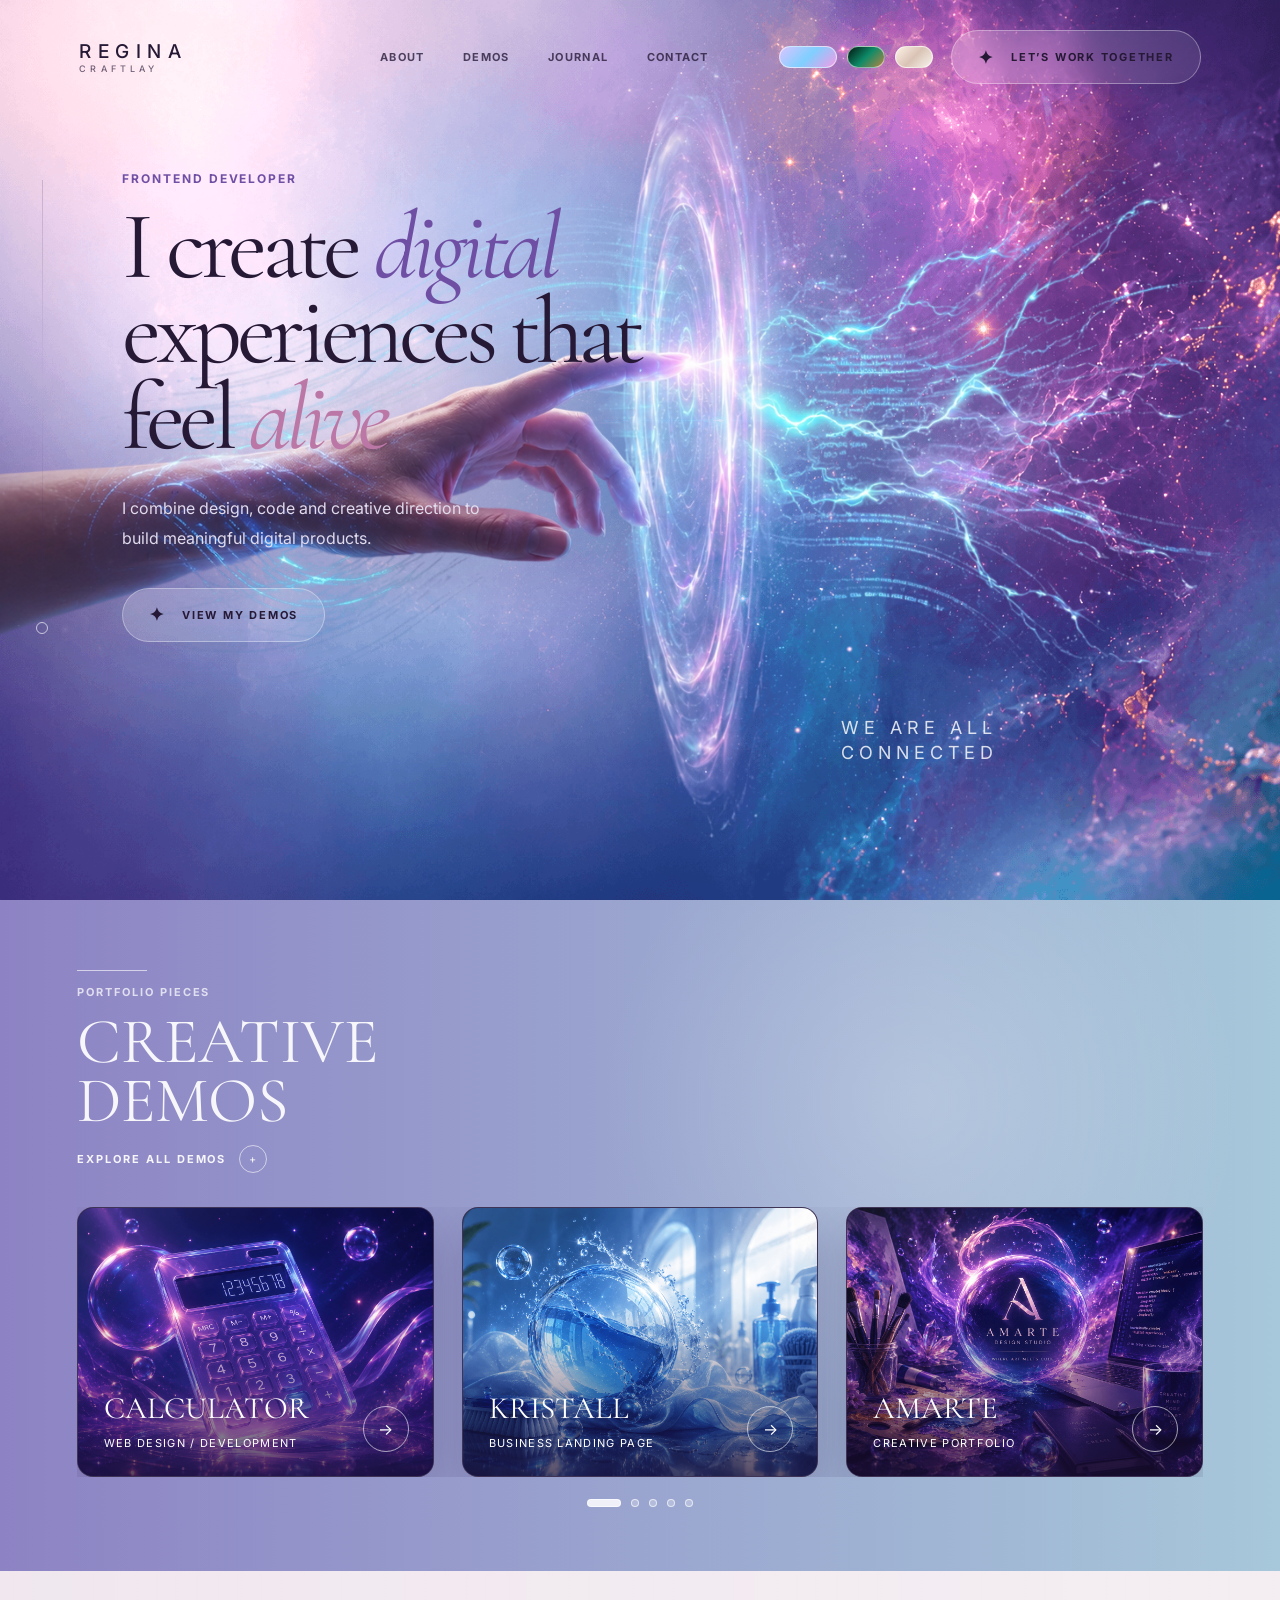
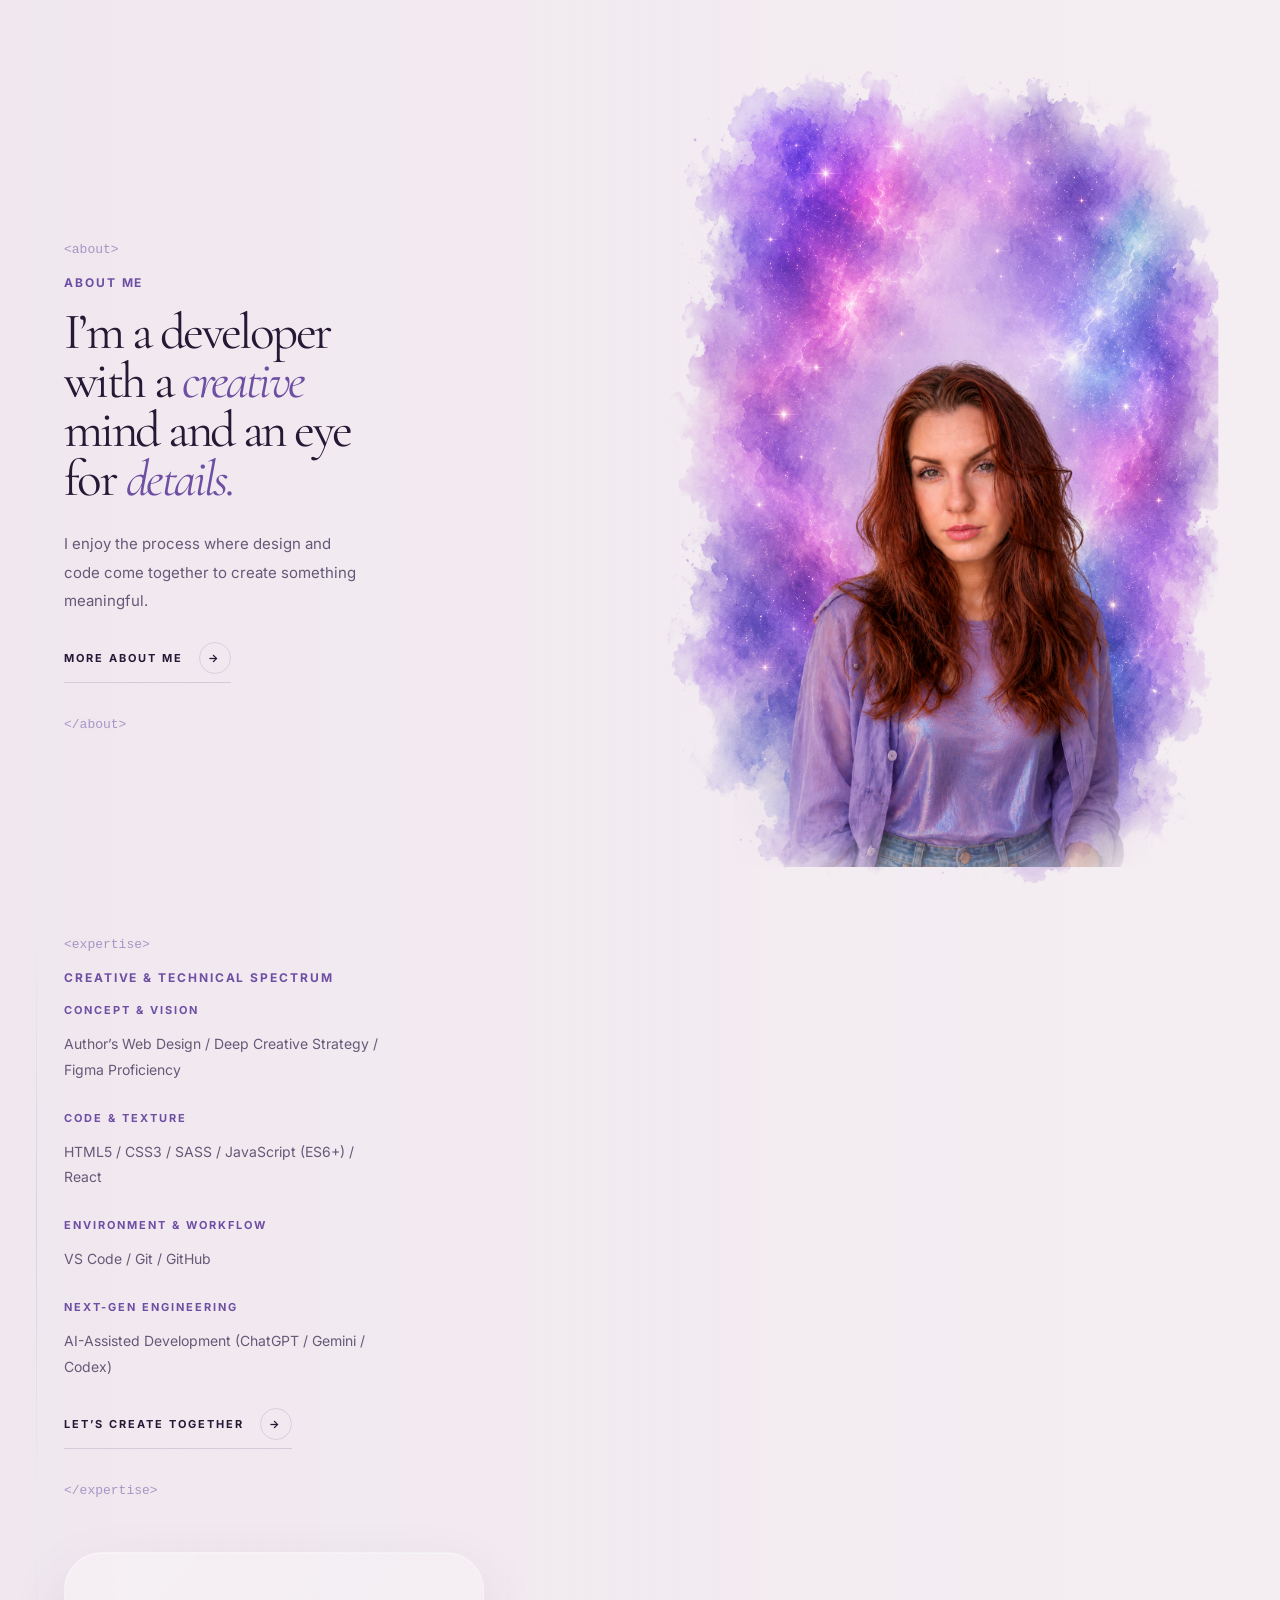
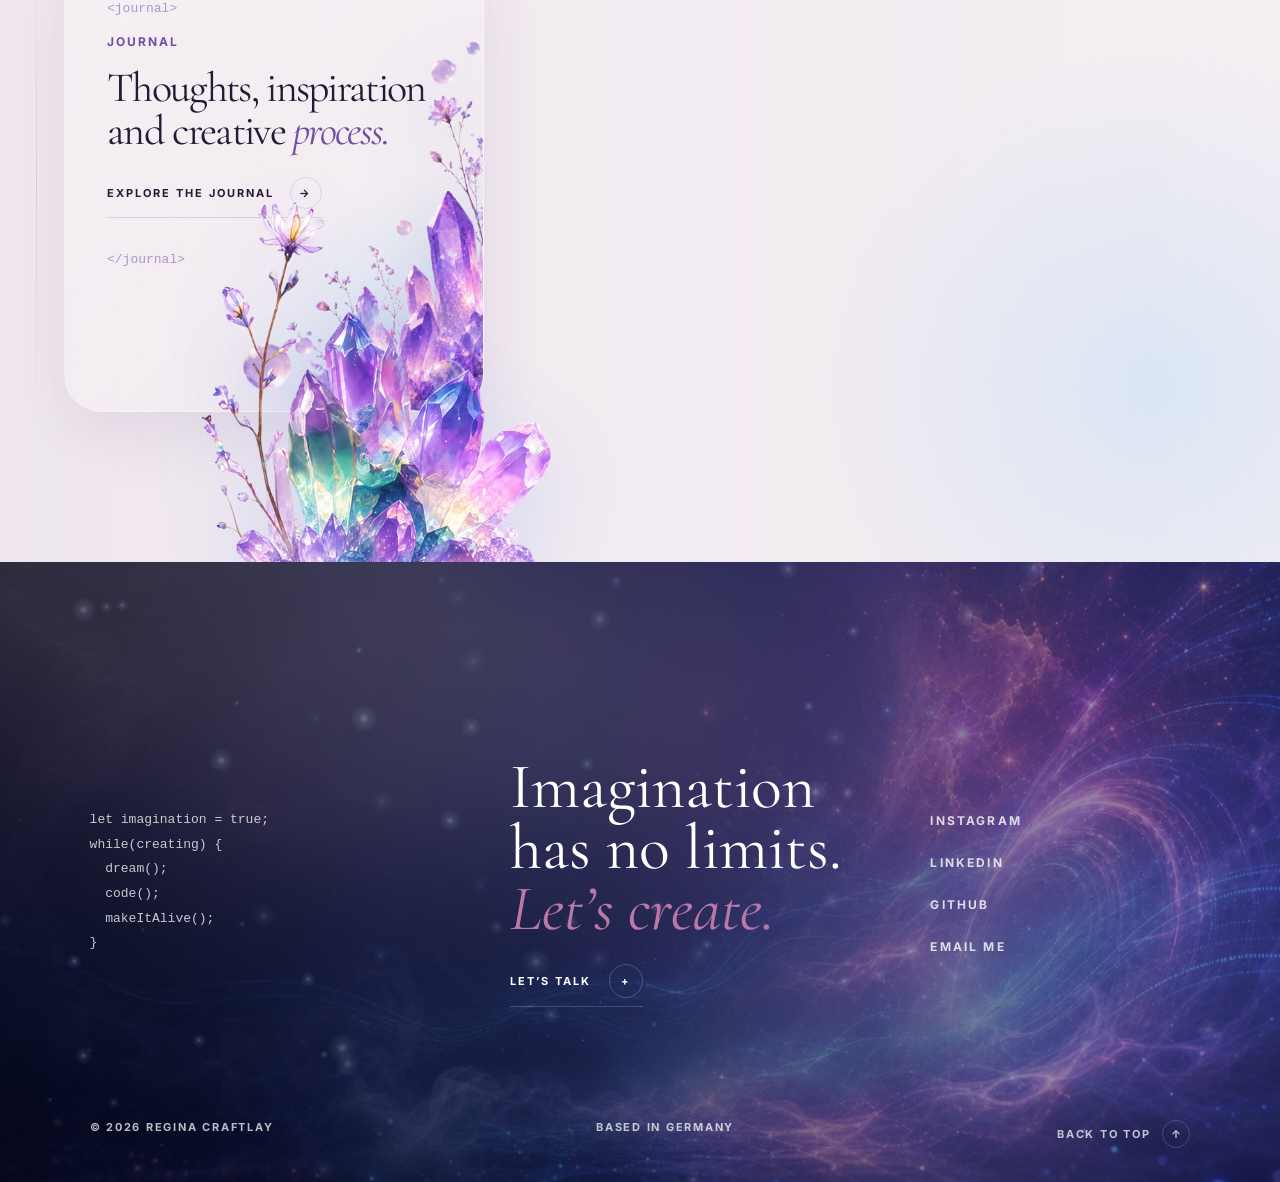
==== commit ff437b71: "Create cinematic journal experience, redesign contact page and improve demos interactions" ====
--- a/index.html
+++ b/index.html
@@ -27,7 +27,7 @@
         </a>
 
         <nav class="main-nav" aria-label="Primary navigation">
-          <a href="index.html" c>About</a>
+          <a href="#about">About</a>
           <a href="demos.html">Demos</a>
           <a href="journal.html">Journal</a>
           <a href="contact.html">Contact</a>
@@ -172,6 +172,8 @@
         </section>
 
         <section class="about-panel" id="about" aria-label="About, expertise and journal">
+          <img class="portrait-crystals" src="assets/media/crystals.png" alt="" />
+
           <article class="about-copy">
             <p class="code-tag">&lt;about&gt;</p>
             <p class="panel-kicker">About Me</p>
@@ -197,38 +199,28 @@
             <img class="portrait-person" src="assets/media/regina-cut.png" alt="Regina portrait" />
           </figure>
 
-          <img class="portrait-crystals" src="assets/media/portrait-crystals2.png" alt="" />
-
           <article class="skills" id="skills">
             <p class="code-tag">&lt;expertise&gt;</p>
             <p class="panel-kicker">Creative & Technical Spectrum</p>
 
             <div class="skill-group">
               <span>Concept & Vision</span>
-              <p>
-                Author’s Web Design / Deep Creative Strategy / Figma Proficiency
-              </p>
+              <p>Author’s Web Design / Deep Creative Strategy / Figma Proficiency</p>
             </div>
 
             <div class="skill-group">
               <span>Code & Texture</span>
-              <p>
-                HTML5 / CSS3 / SASS / JavaScript (ES6+) / React
-              </p>
+              <p>HTML5 / CSS3 / SASS / JavaScript (ES6+) / React</p>
             </div>
 
             <div class="skill-group">
               <span>Environment & Workflow</span>
-              <p>
-                VS Code / Git / GitHub
-              </p>
+              <p>VS Code / Git / GitHub</p>
             </div>
 
             <div class="skill-group">
               <span>Next-Gen Engineering</span>
-              <p>
-                AI-Assisted Development (ChatGPT / Gemini / Codex)
-              </p>
+              <p>AI-Assisted Development (ChatGPT / Gemini / Codex)</p>
             </div>
 
             <a class="download-link" href="contact.html">Let’s create together <span>&#8594;</span></a>
--- a/styles/index.css
+++ b/styles/index.css
@@ -699,15 +699,16 @@
   position: relative;
   display: grid;
   grid-template-columns:
-    minmax(240px, 0.9fr)
-    minmax(420px, 560px)
-    minmax(260px, 340px)
-    minmax(260px, 0.95fr);
+    minmax(250px, 0.9fr)
+    minmax(500px, 640px)
+    minmax(280px, 360px)
+    minmax(320px, 440px);
   align-items: center;
   gap: 54px;
-  padding: 120px 6vw 140px;
+  padding: 120px 5vw 150px;
   overflow: hidden;
   background:
+    radial-gradient(circle at 48% 92%, rgba(170, 220, 255, 0.22), transparent 22rem),
     radial-gradient(circle at 90% 92%, rgba(120, 200, 255, 0.2), transparent 21rem),
     linear-gradient(90deg, rgba(255, 255, 255, 0.08), rgba(255, 255, 255, 0.32)),
     #efe6ed;
@@ -740,7 +741,7 @@
 /* ABOUT COPY */
 
 .about-copy {
-  max-width: 320px;
+  max-width: 340px;
 }
 
 .code-tag {
@@ -776,7 +777,7 @@
   color: var(--muted);
   font-size: 15px;
   line-height: 1.9;
-  max-width: 280px;
+  max-width: 300px;
   margin-bottom: 26px;
 }
 
@@ -785,7 +786,7 @@
 .portrait-card {
   position: relative;
   display: flex;
-  align-items: center;
+  align-items: flex-end;
   justify-content: center;
   min-height: 760px;
   overflow: visible;
@@ -799,82 +800,79 @@
 
 .portrait-nebula {
   position: absolute;
-  width: 132%;
+  width: 118%;
   left: 50%;
-  top: 50%;
+  top: 48%;
   transform: translate(-50%, -50%);
-  opacity: 0.92;
+  opacity: 0.95;
   z-index: 1;
   filter: saturate(1.08);
   animation: nebulaFloat 18s ease-in-out infinite;
 }
 
 .portrait-frame {
-  position: absolute;
-  width: 78%;
-  height: 600px;
-  border-radius: 42px;
-  z-index: 2;
-  background:
-    linear-gradient(
-      180deg,
-      rgba(255, 255, 255, 0.16),
-      rgba(255, 255, 255, 0.04)
-    );
-  border: 1px solid rgba(255, 255, 255, 0.22);
-  backdrop-filter: blur(30px);
-  box-shadow:
-    inset 0 1px 0 rgba(255, 255, 255, 0.18),
-    0 30px 80px rgba(50, 30, 80, 0.14),
-    0 0 50px rgba(180, 220, 255, 0.12);
-}
-
-.portrait-frame::before {
-  content: "";
-  position: absolute;
-  inset: -2px;
-  border-radius: inherit;
-  background:
-    linear-gradient(
-      135deg,
-      rgba(170, 220, 255, 0.16),
-      rgba(255, 180, 240, 0.07),
-      transparent 60%
-    );
-  pointer-events: none;
+  display: none;
 }
 
 .portrait-person {
   position: relative;
-  width: 84%;
+
+  width: 88%;
+
   z-index: 4;
+
+  object-fit: contain;
+
   filter:
     drop-shadow(
-      0 30px 50px rgba(40, 20, 70, 0.18)
+      0 28px 48px rgba(40, 20, 70, 0.16)
     );
+
+  -webkit-mask-image:
+    radial-gradient(circle at center,
+      rgba(0,0,0,1) 58%,
+      rgba(0,0,0,0.82) 72%,
+      rgba(0,0,0,0.38) 86%,
+      transparent 100%);
+
+  mask-image:
+    radial-gradient(circle at center,
+      rgba(0,0,0,1) 58%,
+      rgba(0,0,0,0.82) 72%,
+      rgba(0,0,0,0.38) 86%,
+      transparent 100%);
 }
 
 .portrait-crystals {
   position: absolute;
-  width: 340px;
-  left: 44%;
-  bottom: 56px;
+
+  width: clamp(340px, 28vw, 500px);
+
+  left: 29%;
+
+  bottom: -38px;
+
   transform: translateX(-50%);
+
   z-index: 6;
+
   pointer-events: none;
-  opacity: 0.92;
+
+  opacity: 0.97;
+
   filter:
     drop-shadow(
-      0 20px 40px rgba(120, 160, 255, 0.16)
+      0 24px 42px rgba(120, 160, 255, 0.22)
     );
-  animation: crystalFloat 12s ease-in-out infinite;
-}
-
+
+  animation:
+    crystalFloat 12s ease-in-out infinite;
+}
 /* SKILLS / EXPERTISE */
 
 .skills {
   position: relative;
-  max-width: 320px;
+  max-width: 330px;
 }
 
 .skill-group {
@@ -930,27 +928,29 @@
 
 .journal {
   position: relative;
-  align-self: stretch;
+  align-self: center;
+  width: 100%;
 }
 
 .journal-inner {
   position: relative;
-  min-height: 420px;
-  padding: 42px 38px 54px;
-  border-radius: 34px;
+  min-height: 460px;
+  width: min(100%, 420px);
+  padding: 48px 42px 58px;
+  border-radius: 38px;
   overflow: hidden;
   background:
-    radial-gradient(circle at 90% 90%, rgba(170, 220, 255, 0.12), transparent 12rem),
+    radial-gradient(circle at 90% 90%, rgba(170, 220, 255, 0.14), transparent 12rem),
     linear-gradient(
       135deg,
-      rgba(255, 255, 255, 0.42),
-      rgba(255, 255, 255, 0.14)
+      rgba(255, 255, 255, 0.46),
+      rgba(255, 255, 255, 0.16)
     );
-  border: 1px solid rgba(255, 255, 255, 0.22);
+  border: 1px solid rgba(255, 255, 255, 0.24);
   backdrop-filter: blur(18px);
   box-shadow:
-    0 20px 50px rgba(80, 55, 125, 0.08),
-    inset 0 1px 0 rgba(255, 255, 255, 0.24);
+    0 24px 60px rgba(80, 55, 125, 0.1),
+    inset 0 1px 0 rgba(255, 255, 255, 0.26);
 }
 
 .journal-inner::before {
@@ -969,7 +969,7 @@
 .journal h2 {
   margin: 0 0 24px;
   font-family: "Cormorant Garamond", serif;
-  font-size: clamp(38px, 3vw, 58px);
+  font-size: clamp(42px, 3vw, 62px);
   line-height: 1.02;
   font-weight: 400;
   letter-spacing: -0.04em;
@@ -989,9 +989,9 @@
 
 .journal-crystals {
   position: absolute;
-  right: -8px;
-  bottom: -18px;
-  width: min(260px, 24vw);
+  right: -10px;
+  bottom: -20px;
+  width: min(280px, 25vw);
   max-width: none;
   pointer-events: none;
   z-index: 1;
@@ -1476,15 +1476,22 @@
   }
 
   .portrait-card {
-    min-height: 620px;
+    min-height: 680px;
   }
 
   .portrait-frame {
-    height: 480px;
+    height: 520px;
   }
 
   .portrait-crystals {
     left: 50%;
+    width: clamp(240px, 42vw, 360px);
+    bottom: 32px;
+  }
+
+  .journal-inner {
+    width: 100%;
+    max-width: 560px;
   }
 }
 
@@ -1552,29 +1559,41 @@
       clamp(42px, 12vw, 62px);
   }
 
+  .portrait-card {
+    min-height: 620px;
+  }
+
   .portrait-nebula {
-    width: 160%;
+    width: 168%;
   }
 
   .portrait-frame {
-    width: 86%;
-    height: 420px;
+    width: 88%;
+    height: 440px;
   }
 
   .portrait-person {
-    width: 92%;
+    width: 96%;
   }
 
   .portrait-crystals {
-    width: 220px;
-    bottom: 34px;
+    width: 240px;
+    left: 50%;
+    bottom: 28px;
+    z-index: 5;
   }
 
   .journal-inner {
+    min-height: 420px;
+    width: 100%;
     padding:
-      32px
-      28px
-      42px;
+      36px
+      30px
+      48px;
+  }
+
+  .journal-crystals {
+    width: 230px;
   }
 
   .site-footer {
@@ -1587,4 +1606,42 @@
     right: 24px;
     flex-direction: column;
   }
+}
+/* =========================
+   SCROLL REVEAL
+========================= */
+
+.reveal {
+  opacity: 0;
+
+  transition:
+    opacity 1s ease,
+    transform 1s ease,
+    filter 1s ease;
+}
+
+.reveal-up {
+  transform: translateY(70px);
+}
+
+.reveal-left {
+  transform: translateX(-70px);
+}
+
+.reveal-right {
+  transform: translateX(70px);
+}
+
+.reveal-scale {
+  transform: scale(0.9);
+
+  filter: blur(12px);
+}
+
+.reveal.is-visible {
+  opacity: 1;
+
+  transform: none;
+
+  filter: blur(0);
 }
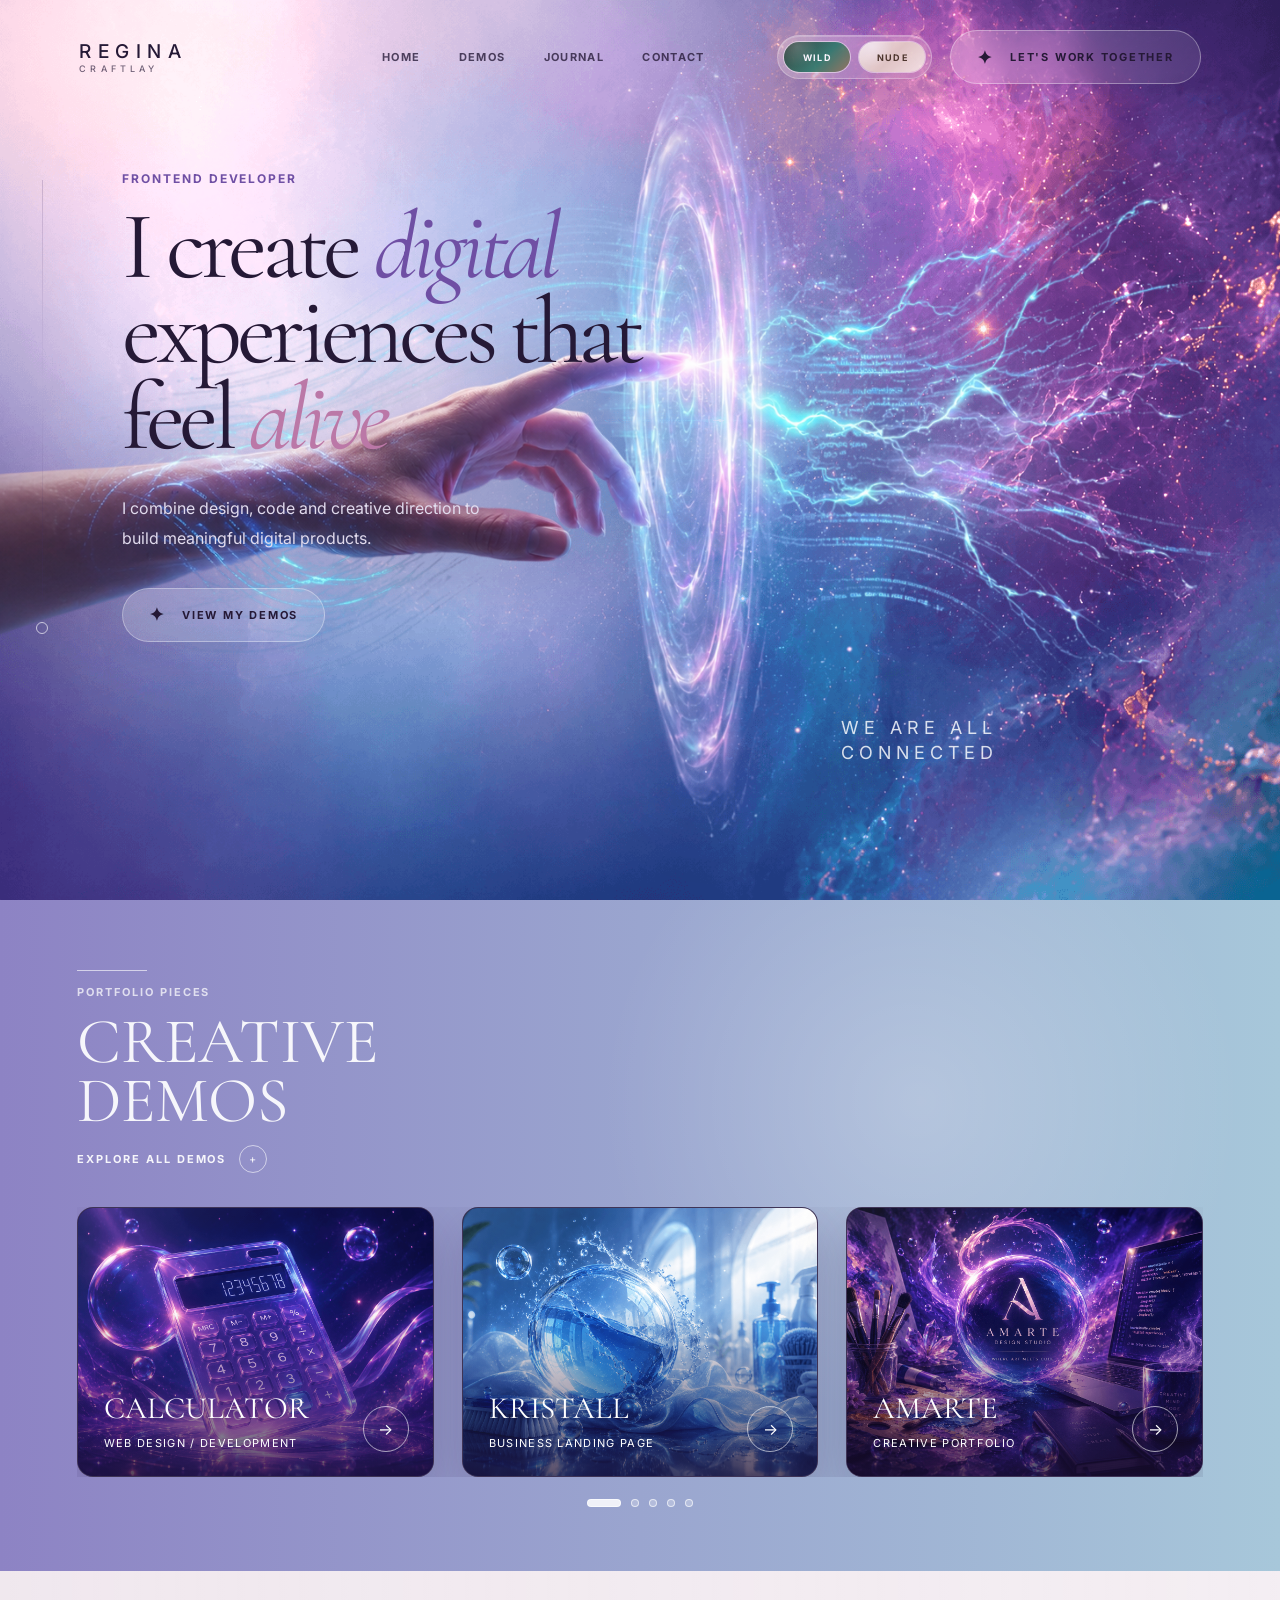
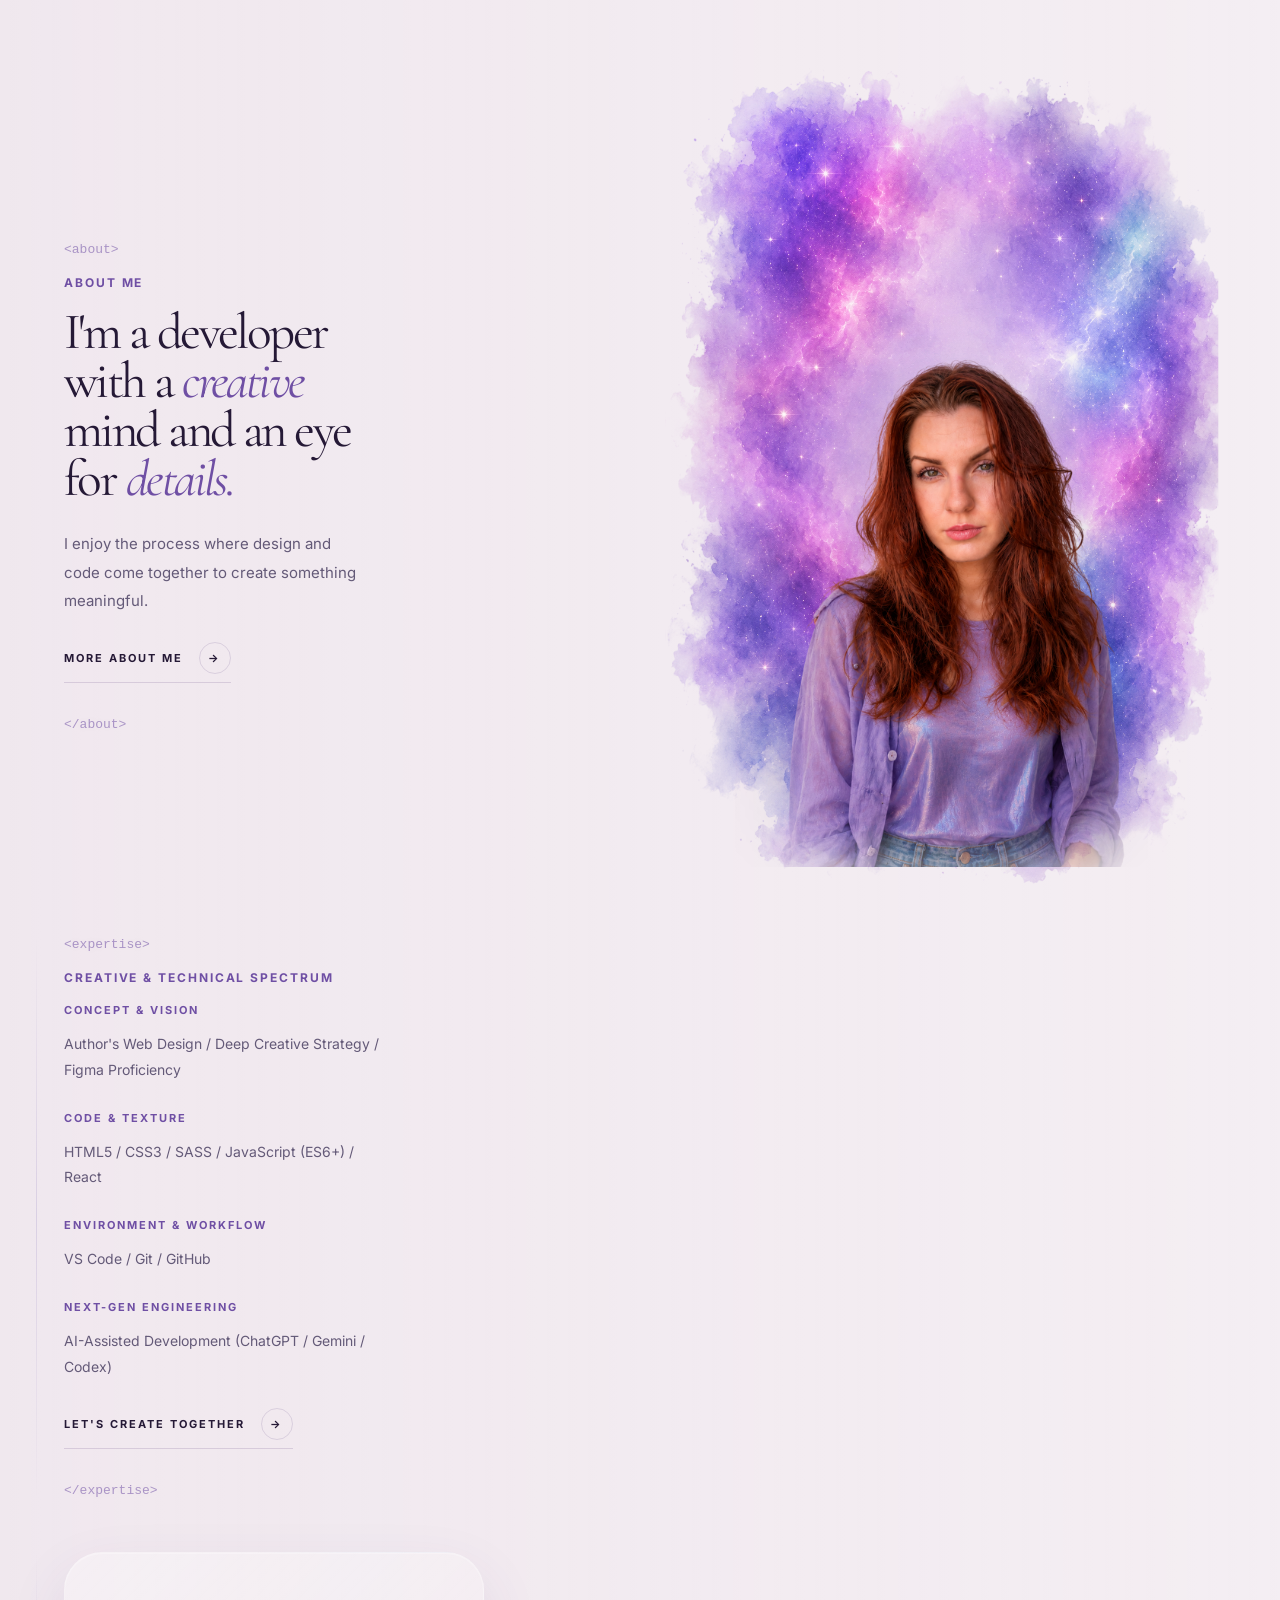
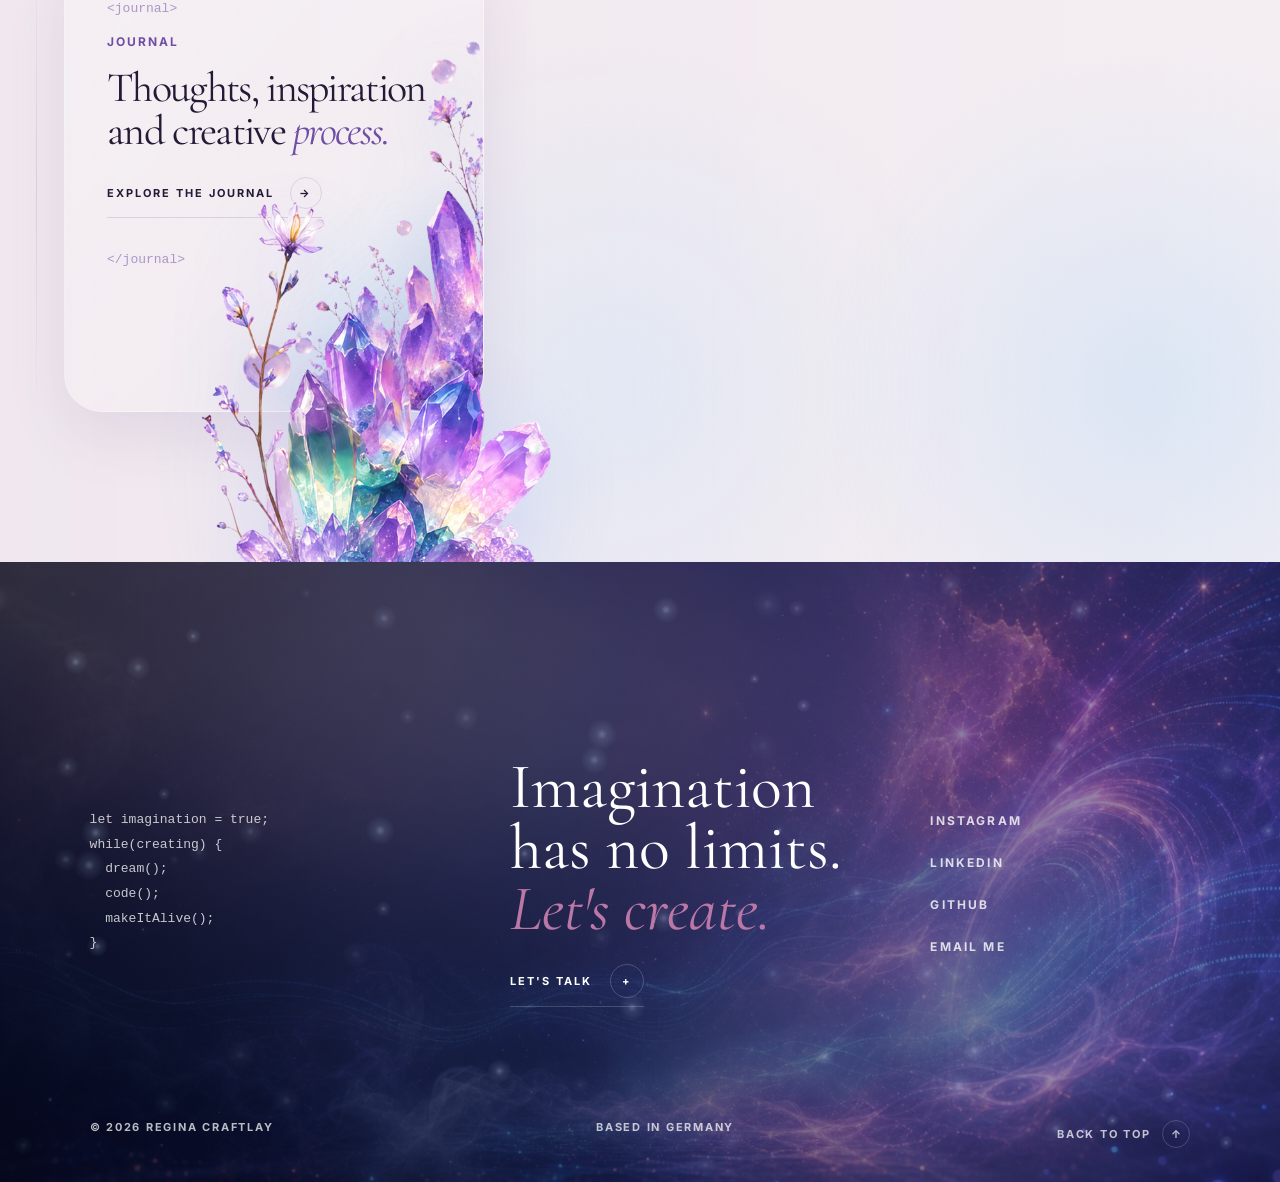
==== commit c83372a9: "Completed the main Violet portfolio experience, including responsive layout, navigation, journal int" ====
--- a/index.html
+++ b/index.html
@@ -5,6 +5,9 @@
     <meta name="viewport" content="width=device-width, initial-scale=1.0" />
     <title>Regina CraftLay | Creative Frontend Developer</title>
 
+    <link rel="icon" href="assets/brand/favicon.svg" type="image/svg+xml" />
+    <link rel="apple-touch-icon" href="assets/brand/regina-craftlay-logo.svg" />
+
     <link rel="preconnect" href="https://fonts.googleapis.com" />
     <link rel="preconnect" href="https://fonts.gstatic.com" crossorigin />
 
@@ -27,22 +30,18 @@
         </a>
 
         <nav class="main-nav" aria-label="Primary navigation">
-          <a href="#about">About</a>
+          <a href="index.html">Home</a>
           <a href="demos.html">Demos</a>
           <a href="journal.html">Journal</a>
           <a href="contact.html">Contact</a>
         </nav>
 
         <div class="header-actions">
-          <div class="vibe-switcher" aria-label="Choose your vibe">
-            <button class="vibe-btn vibe-violet active" type="button" data-theme-btn="violet" aria-label="Violet vibe"></button>
-            <button class="vibe-btn vibe-bold" type="button" data-theme-btn="bold" aria-label="Bold vibe"></button>
-            <button class="vibe-btn vibe-nude" type="button" data-theme-btn="nude" aria-label="Nude vibe"></button>
-          </div>
+          <div class="vibe-switcher" aria-label="Choose another visual world" data-vibe-switcher></div>
 
           <a class="pill-link" href="contact.html">
             <span class="star">&#10022;</span>
-            Let’s work together
+            Let's work together
           </a>
 
           <button class="menu-toggle" type="button" aria-label="Open menu" aria-expanded="false" data-menu-toggle>
@@ -52,7 +51,7 @@
         </div>
 
         <nav class="burger-menu" aria-label="Creative menu" data-burger-menu>
-          <a href="#about">About</a>
+          <a href="index.html">Home</a>
           <a href="demos.html">Demos</a>
           <a href="journal.html">Journal</a>
           <a href="contact.html">Contact</a>
@@ -179,7 +178,7 @@
             <p class="panel-kicker">About Me</p>
 
             <h2>
-              I’m a developer
+              I'm a developer
               with a <em>creative</em> mind
               and an eye
               for <em>details.</em>
@@ -205,7 +204,7 @@
 
             <div class="skill-group">
               <span>Concept & Vision</span>
-              <p>Author’s Web Design / Deep Creative Strategy / Figma Proficiency</p>
+              <p>Author's Web Design / Deep Creative Strategy / Figma Proficiency</p>
             </div>
 
             <div class="skill-group">
@@ -223,7 +222,7 @@
               <p>AI-Assisted Development (ChatGPT / Gemini / Codex)</p>
             </div>
 
-            <a class="download-link" href="contact.html">Let’s create together <span>&#8594;</span></a>
+            <a class="download-link" href="contact.html">Let's create together <span>&#8594;</span></a>
             <p class="code-tag code-tag-end">&lt;/expertise&gt;</p>
           </article>
 
@@ -270,17 +269,17 @@
           <h2>
             Imagination has
             no limits.
-            <em>Let’s create.</em>
+            <em>Let's create.</em>
           </h2>
 
-          <a href="contact.html">Let’s talk <span>+</span></a>
+          <a href="contact.html">Let's talk <span>+</span></a>
         </div>
 
         <ul class="social-links" aria-label="Social links">
           <li><a href="#contact">Instagram</a></li>
           <li><a href="#contact">LinkedIn</a></li>
           <li><a href="https://github.com/19ReginaB91" target="_blank">GitHub</a></li>
-          <li><a href="mailto:hello@example.com">Email me</a></li>
+          <li><a href="mailto:regina.craftlay@gmail.com">Email me</a></li>
         </ul>
 
         <div class="footer-bottom">
--- a/styles/index.css
+++ b/styles/index.css
@@ -68,6 +68,7 @@
   padding-block: 18px;
   background: rgba(255, 245, 255, 0.44);
   backdrop-filter: blur(18px);
+  -webkit-backdrop-filter: blur(18px);
 }
 
 .brand {
@@ -104,7 +105,8 @@
   transition: 0.3s ease;
 }
 
-.main-nav a:hover {
+.main-nav a:hover,
+.main-nav a.active {
   opacity: 1;
   color: var(--violet);
 }
@@ -129,6 +131,7 @@
   border-radius: 999px;
   background: rgba(255, 255, 255, 0.1);
   backdrop-filter: blur(14px);
+  -webkit-backdrop-filter: blur(14px);
   font-size: 11px;
   font-weight: 700;
   letter-spacing: 0.16em;
@@ -149,34 +152,99 @@
 
 .vibe-switcher {
   display: flex;
-  gap: 10px;
+  align-items: center;
+  gap: 7px;
+  padding: 5px;
+  border: 1px solid rgba(255, 255, 255, 0.28);
+  border-radius: 999px;
+  background:
+    linear-gradient(135deg, rgba(255, 255, 255, 0.2), rgba(255, 255, 255, 0.07));
+  backdrop-filter: blur(18px);
+  -webkit-backdrop-filter: blur(18px);
+  box-shadow:
+    inset 0 1px 0 rgba(255, 255, 255, 0.22),
+    0 14px 34px rgba(60, 35, 100, 0.08);
 }
 
 .vibe-btn {
-  width: 38px;
-  height: 22px;
-  border: 1px solid rgba(255, 255, 255, 0.55);
+  position: relative;
+  display: inline-flex;
+  align-items: center;
+  justify-content: center;
+  min-width: 68px;
+  height: 32px;
+  padding: 0 13px;
+  overflow: hidden;
+  border: 1px solid rgba(255, 255, 255, 0.34);
   border-radius: 999px;
   cursor: pointer;
-  background: rgba(255, 255, 255, 0.13);
+  background: rgba(255, 255, 255, 0.18);
+  color: var(--ink);
+  font-family: inherit;
+  font-size: 9px;
+  font-weight: 700;
+  letter-spacing: 0.16em;
+  text-transform: uppercase;
+  box-shadow:
+    inset 0 1px 0 rgba(255, 255, 255, 0.2),
+    0 8px 20px rgba(80, 55, 125, 0.06);
+  transition:
+    transform 0.35s ease,
+    box-shadow 0.35s ease,
+    border-color 0.35s ease;
+}
+
+.vibe-btn span {
+  position: relative;
+  z-index: 2;
+}
+
+.vibe-btn::before {
+  content: "";
+  position: absolute;
+  inset: 0;
+  opacity: 0.78;
   transition: 0.35s ease;
 }
 
-.vibe-btn:hover,
-.vibe-btn.active {
-  width: 58px;
+.vibe-btn:hover {
+  transform: translateY(-2px);
+  border-color: rgba(255, 255, 255, 0.68);
+  box-shadow:
+    inset 0 1px 0 rgba(255, 255, 255, 0.34),
+    0 12px 28px rgba(80, 55, 125, 0.12);
+}
+
+.vibe-btn:hover::before {
+  opacity: 1;
 }
 
 .vibe-violet {
+  color: #281842;
+}
+
+.vibe-violet::before {
   background: linear-gradient(135deg, #dac5ff, #7fcfff, #f29be6);
 }
 
 .vibe-bold {
-  background: linear-gradient(135deg, #03140e, #0d8b68, #b98442);
+  color: #fdf7ff;
+}
+
+.vibe-bold::before {
+  background:
+    radial-gradient(circle at 20% 15%, rgba(255, 255, 255, 0.18), transparent 34%),
+    linear-gradient(135deg, #102419, #126d58 58%, #8b6a44);
 }
 
 .vibe-nude {
-  background: linear-gradient(135deg, #fff3e8, #d9c3b5, #f9f5ee);
+  color: #4d362e;
+}
+
+.vibe-nude::before {
+  background:
+    radial-gradient(circle at 20% 15%, rgba(255, 255, 255, 0.62), transparent 34%),
+    linear-gradient(135deg, #fff7ef, #e4cfc2, #f9f2eb);
 }
 
 /* BURGER */
@@ -192,6 +260,7 @@
     radial-gradient(circle at 35% 25%, rgba(255, 255, 255, 0.32), transparent 30%),
     rgba(255, 255, 255, 0.1);
   backdrop-filter: blur(14px);
+  -webkit-backdrop-filter: blur(14px);
   cursor: pointer;
 }
 
@@ -236,6 +305,7 @@
     radial-gradient(circle at 10% 90%, rgba(255, 170, 230, 0.16), transparent 14rem),
     rgba(255, 245, 255, 0.68);
   backdrop-filter: blur(26px);
+  -webkit-backdrop-filter: blur(26px);
   box-shadow: 0 30px 80px rgba(60, 35, 100, 0.22);
   transform: translateY(-14px) scale(0.96);
   opacity: 0;
@@ -264,7 +334,8 @@
   border-bottom: 0;
 }
 
-.burger-menu a:hover {
+.burger-menu a:hover,
+.burger-menu a.active {
   color: var(--violet);
   transform: translateX(8px);
 }
@@ -816,59 +887,42 @@
 
 .portrait-person {
   position: relative;
-
   width: 88%;
-
   z-index: 4;
-
   object-fit: contain;
-
-  filter:
-    drop-shadow(
-      0 28px 48px rgba(40, 20, 70, 0.16)
+  filter: drop-shadow(0 28px 48px rgba(40, 20, 70, 0.16));
+  -webkit-mask-image:
+    radial-gradient(
+      circle at center,
+      rgba(0, 0, 0, 1) 58%,
+      rgba(0, 0, 0, 0.82) 72%,
+      rgba(0, 0, 0, 0.38) 86%,
+      transparent 100%
     );
-
-  -webkit-mask-image:
-    radial-gradient(circle at center,
-      rgba(0,0,0,1) 58%,
-      rgba(0,0,0,0.82) 72%,
-      rgba(0,0,0,0.38) 86%,
-      transparent 100%);
-
   mask-image:
-    radial-gradient(circle at center,
-      rgba(0,0,0,1) 58%,
-      rgba(0,0,0,0.82) 72%,
-      rgba(0,0,0,0.38) 86%,
-      transparent 100%);
+    radial-gradient(
+      circle at center,
+      rgba(0, 0, 0, 1) 58%,
+      rgba(0, 0, 0, 0.82) 72%,
+      rgba(0, 0, 0, 0.38) 86%,
+      transparent 100%
+    );
 }
 
 .portrait-crystals {
   position: absolute;
-
   width: clamp(340px, 28vw, 500px);
-
   left: 29%;
-
   bottom: -38px;
-
   transform: translateX(-50%);
-
   z-index: 6;
-
   pointer-events: none;
-
   opacity: 0.97;
-
-  filter:
-    drop-shadow(
-      0 24px 42px rgba(120, 160, 255, 0.22)
-    );
-
-  animation:
-    crystalFloat 12s ease-in-out infinite;
-}
-/* SKILLS / EXPERTISE */
+  filter: drop-shadow(0 24px 42px rgba(120, 160, 255, 0.22));
+  animation: crystalFloat 12s ease-in-out infinite;
+}
+
+/* SKILLS */
 
 .skills {
   position: relative;
@@ -894,8 +948,6 @@
   font-size: 14px;
   line-height: 1.85;
 }
-
-/* OLD SKILL ROW SUPPORT */
 
 .skill-row {
   display: grid;
@@ -941,13 +993,10 @@
   overflow: hidden;
   background:
     radial-gradient(circle at 90% 90%, rgba(170, 220, 255, 0.14), transparent 12rem),
-    linear-gradient(
-      135deg,
-      rgba(255, 255, 255, 0.46),
-      rgba(255, 255, 255, 0.16)
-    );
+    linear-gradient(135deg, rgba(255, 255, 255, 0.46), rgba(255, 255, 255, 0.16));
   border: 1px solid rgba(255, 255, 255, 0.24);
   backdrop-filter: blur(18px);
+  -webkit-backdrop-filter: blur(18px);
   box-shadow:
     0 24px 60px rgba(80, 55, 125, 0.1),
     inset 0 1px 0 rgba(255, 255, 255, 0.26);
@@ -958,11 +1007,7 @@
   position: absolute;
   inset: 0;
   background:
-    radial-gradient(
-      circle at 88% 90%,
-      rgba(150, 220, 255, 0.16),
-      transparent 34%
-    );
+    radial-gradient(circle at 88% 90%, rgba(150, 220, 255, 0.16), transparent 34%);
   pointer-events: none;
 }
 
@@ -1156,7 +1201,10 @@
   letter-spacing: 0.18em;
   text-transform: uppercase;
   opacity: 0.8;
-  transition: color 0.3s ease, opacity 0.3s ease, transform 0.3s ease;
+  transition:
+    color 0.3s ease,
+    opacity 0.3s ease,
+    transform 0.3s ease;
 }
 
 .social-links a:hover {
@@ -1232,7 +1280,157 @@
   animation: pageVibeShift 1.4s ease-in-out;
 }
 
-/* SCROLL REVEAL */
+/* ANIMATIONS */
+
+@keyframes burstAnim {
+  0% {
+    transform: translate(-50%, -50%) scale(0);
+    opacity: 1;
+  }
+
+  100% {
+    transform: translate(-50%, -50%) scale(1000);
+    opacity: 0;
+  }
+}
+
+@keyframes themeParticle {
+  0% {
+    opacity: 0;
+    transform: translate3d(0, 0, 0) scale(0.2);
+  }
+
+  25% {
+    opacity: 0.9;
+  }
+
+  100% {
+    opacity: 0;
+    transform: translate3d(var(--move-x), var(--move-y), 0) scale(0);
+  }
+}
+
+@keyframes pageVibeShift {
+  0% {
+    filter: saturate(1) brightness(1);
+  }
+
+  45% {
+    filter: saturate(1.35) brightness(1.08);
+  }
+
+  100% {
+    filter: saturate(1) brightness(1);
+  }
+}
+
+@keyframes heroSpaceBreath {
+  0%, 100% {
+    transform: scale(1.02) translate3d(0, 0, 0);
+    filter: saturate(1.04) brightness(1.02);
+  }
+
+  50% {
+    transform: scale(1.055) translate3d(-0.5%, 0.35%, 0);
+    filter: saturate(1.12) brightness(1.06);
+  }
+}
+
+@keyframes codeFlow {
+  0%, 100% {
+    transform: translate3d(0, 0, 0) scale(1);
+    opacity: 0.72;
+  }
+
+  50% {
+    transform: translate3d(0.8%, -0.3%, 0) scale(1.018);
+    opacity: 0.96;
+  }
+}
+
+@keyframes handFloat {
+  0%, 100% {
+    transform: translate3d(0, 0, 0);
+  }
+
+  50% {
+    transform: translate3d(0.25%, -0.35%, 0);
+  }
+}
+
+@keyframes portalLayerPulse {
+  0%, 100% {
+    transform: translate(-50%, -50%) scale(0.985);
+    opacity: 0.88;
+  }
+
+  50% {
+    transform: translate(-50%, -50%) scale(1.035);
+    opacity: 1;
+  }
+}
+
+@keyframes chargePulse {
+  0%, 100% {
+    opacity: 0.42;
+    transform: translateY(-50%) scale(0.98);
+  }
+
+  50% {
+    opacity: 0.86;
+    transform: translateY(-50%) scale(1.045);
+  }
+}
+
+@keyframes touchRipple {
+  0% {
+    opacity: 0;
+    transform: translate(-50%, -50%) scale(0.45);
+  }
+
+  14% {
+    opacity: 0.75;
+  }
+
+  100% {
+    opacity: 0;
+    transform: translate(-50%, -50%) scale(4.7);
+  }
+}
+
+@keyframes nebulaFloat {
+  0%, 100% {
+    transform: translate(-50%, -50%) scale(1);
+  }
+
+  50% {
+    transform: translate(-51%, -49%) scale(1.04);
+  }
+}
+
+@keyframes crystalFloat {
+  0%, 100% {
+    transform: translateX(-50%) translateY(0px);
+  }
+
+  50% {
+    transform: translateX(-50%) translateY(-12px);
+  }
+}
+
+@keyframes footerBreath {
+  0%, 100% {
+    transform: scale(1.02) translate3d(0, 0, 0);
+    filter: brightness(1) saturate(1);
+  }
+
+  50% {
+    transform: scale(1.06) translate3d(-0.45%, 0.35%, 0);
+    filter: brightness(1.08) saturate(1.12);
+  }
+}
+
+/* REVEAL */
 
 .reveal {
   opacity: 0;
@@ -1243,20 +1441,20 @@
 }
 
 .reveal-up {
-  transform: translateY(60px);
+  transform: translateY(70px);
 }
 
 .reveal-left {
-  transform: translateX(-60px);
+  transform: translateX(-70px);
 }
 
 .reveal-right {
-  transform: translateX(60px);
+  transform: translateX(70px);
 }
 
 .reveal-scale {
-  transform: scale(0.92);
-  filter: blur(10px);
+  transform: scale(0.9);
+  filter: blur(12px);
 }
 
 .reveal.is-visible {
@@ -1265,171 +1463,11 @@
   filter: blur(0);
 }
 
-/* ANIMATIONS */
-
-@keyframes burstAnim {
-  0% {
-    transform: translate(-50%, -50%) scale(0);
-    opacity: 1;
-  }
-
-  100% {
-    transform: translate(-50%, -50%) scale(1000);
-    opacity: 0;
-  }
-}
-
-@keyframes themeParticle {
-  0% {
-    opacity: 0;
-    transform: translate3d(0, 0, 0) scale(0.2);
-  }
-
-  25% {
-    opacity: 0.9;
-  }
-
-  100% {
-    opacity: 0;
-    transform: translate3d(var(--move-x), var(--move-y), 0) scale(0);
-  }
-}
-
-@keyframes pageVibeShift {
-  0% {
-    filter: saturate(1) brightness(1);
-  }
-
-  45% {
-    filter: saturate(1.35) brightness(1.08);
-  }
-
-  100% {
-    filter: saturate(1) brightness(1);
-  }
-}
-
-@keyframes heroSpaceBreath {
-  0%, 100% {
-    transform: scale(1.02) translate3d(0, 0, 0);
-    filter: saturate(1.04) brightness(1.02);
-  }
-
-  50% {
-    transform: scale(1.055) translate3d(-0.5%, 0.35%, 0);
-    filter: saturate(1.12) brightness(1.06);
-  }
-}
-
-@keyframes codeFlow {
-  0%, 100% {
-    transform: translate3d(0, 0, 0) scale(1);
-    opacity: 0.72;
-  }
-
-  50% {
-    transform: translate3d(0.8%, -0.3%, 0) scale(1.018);
-    opacity: 0.96;
-  }
-}
-
-@keyframes handFloat {
-  0%, 100% {
-    transform: translate3d(0, 0, 0);
-  }
-
-  50% {
-    transform: translate3d(0.25%, -0.35%, 0);
-  }
-}
-
-@keyframes portalLayerPulse {
-  0%, 100% {
-    transform: translate(-50%, -50%) scale(0.985);
-    opacity: 0.88;
-  }
-
-  50% {
-    transform: translate(-50%, -50%) scale(1.035);
-    opacity: 1;
-  }
-}
-
-@keyframes chargePulse {
-  0%, 100% {
-    opacity: 0.42;
-    transform: translateY(-50%) scale(0.98);
-  }
-
-  50% {
-    opacity: 0.86;
-    transform: translateY(-50%) scale(1.045);
-  }
-}
-
-@keyframes touchRipple {
-  0% {
-    opacity: 0;
-    transform: translate(-50%, -50%) scale(0.45);
-  }
-
-  14% {
-    opacity: 0.75;
-  }
-
-  100% {
-    opacity: 0;
-    transform: translate(-50%, -50%) scale(4.7);
-  }
-}
-
-@keyframes nebulaFloat {
-  0%, 100% {
-    transform:
-      translate(-50%, -50%)
-      scale(1);
-  }
-
-  50% {
-    transform:
-      translate(-51%, -49%)
-      scale(1.04);
-  }
-}
-
-@keyframes crystalFloat {
-  0%, 100% {
-    transform:
-      translateX(-50%)
-      translateY(0px);
-  }
-
-  50% {
-    transform:
-      translateX(-50%)
-      translateY(-12px);
-  }
-}
-
-@keyframes footerBreath {
-  0%, 100% {
-    transform: scale(1.02) translate3d(0, 0, 0);
-    filter: brightness(1) saturate(1);
-  }
-
-  50% {
-    transform: scale(1.06) translate3d(-0.45%, 0.35%, 0);
-    filter: brightness(1.08) saturate(1.12);
-  }
-}
-
 /* RESPONSIVE */
 
 @media (max-width: 1280px) {
   .about-panel {
-    grid-template-columns:
-      1fr
-      1fr;
+    grid-template-columns: 1fr 1fr;
   }
 
   .journal {
@@ -1463,7 +1501,16 @@
 @media (max-width: 980px) {
   .about-panel {
     grid-template-columns: 1fr;
-    gap: 80px;
+    gap: 64px;
+    padding: 96px 7vw 110px;
+  }
+
+  .about-copy,
+  .skills,
+  .journal-inner {
+    width: 100%;
+    max-width: 620px;
+    margin-inline: auto;
   }
 
   .journal {
@@ -1476,22 +1523,30 @@
   }
 
   .portrait-card {
-    min-height: 680px;
-  }
-
-  .portrait-frame {
-    height: 520px;
+    width: 100%;
+    max-width: 620px;
+    min-height: 560px;
+    margin-inline: auto;
+    overflow: hidden;
+  }
+
+  .portrait-nebula {
+    width: 128%;
+    top: 52%;
+    opacity: 0.9;
+  }
+
+  .portrait-person {
+    width: 86%;
+    margin-inline: auto;
   }
 
   .portrait-crystals {
-    left: 50%;
-    width: clamp(240px, 42vw, 360px);
-    bottom: 32px;
+    display: none;
   }
 
   .journal-inner {
-    width: 100%;
-    max-width: 560px;
+    min-height: 420px;
   }
 }
 
@@ -1548,48 +1603,41 @@
   }
 
   .about-panel {
-    padding:
-      80px
-      24px
-      100px;
+    gap: 44px;
+    padding: 72px 24px 88px;
   }
 
   .about-copy h2 {
-    font-size:
-      clamp(42px, 12vw, 62px);
+    font-size: clamp(42px, 12vw, 62px);
   }
 
   .portrait-card {
-    min-height: 620px;
+    min-height: 500px;
+    max-width: 100%;
+    overflow: hidden;
   }
 
   .portrait-nebula {
-    width: 168%;
-  }
-
-  .portrait-frame {
-    width: 88%;
-    height: 440px;
+    width: 132%;
+    top: 52%;
+    opacity: 0.86;
+    filter: blur(1px) saturate(1.04);
   }
 
   .portrait-person {
-    width: 96%;
+    width: 92%;
+    max-width: 430px;
+    margin-inline: auto;
   }
 
   .portrait-crystals {
-    width: 240px;
-    left: 50%;
-    bottom: 28px;
-    z-index: 5;
+    display: none;
   }
 
   .journal-inner {
     min-height: 420px;
     width: 100%;
-    padding:
-      36px
-      30px
-      48px;
+    padding: 36px 30px 48px;
   }
 
   .journal-crystals {
@@ -1598,50 +1646,50 @@
 
   .site-footer {
     grid-template-columns: 1fr;
-    padding: 70px 24px 120px;
+    align-items: start;
+    gap: 34px;
+    min-height: auto;
+    padding: 72px 24px 54px;
+  }
+
+  .footer-code,
+  .footer-cta,
+  .social-links {
+    width: 100%;
+  }
+
+  .footer-cta h2 {
+    font-size: clamp(42px, 13vw, 62px);
   }
 
   .footer-bottom {
-    left: 24px;
-    right: 24px;
+    position: relative;
+    left: auto;
+    right: auto;
+    bottom: auto;
+    display: flex;
     flex-direction: column;
-  }
-}
-/* =========================
-   SCROLL REVEAL
-========================= */
-
-.reveal {
-  opacity: 0;
-
-  transition:
-    opacity 1s ease,
-    transform 1s ease,
-    filter 1s ease;
-}
-
-.reveal-up {
-  transform: translateY(70px);
-}
-
-.reveal-left {
-  transform: translateX(-70px);
-}
-
-.reveal-right {
-  transform: translateX(70px);
-}
-
-.reveal-scale {
-  transform: scale(0.9);
-
-  filter: blur(12px);
-}
-
-.reveal.is-visible {
-  opacity: 1;
-
-  transform: none;
-
-  filter: blur(0);
+    align-items: flex-start;
+    gap: 14px;
+    margin-top: 22px;
+    line-height: 1.6;
+  }
+
+  .footer-bottom a {
+    width: max-content;
+  }
+}
+
+@media (max-width: 520px) {
+  .portrait-card {
+    min-height: 440px;
+  }
+
+  .portrait-person {
+    width: 96%;
+  }
+
+  .site-footer {
+    padding-bottom: 46px;
+  }
 }
--- a/styles/style-violet.css
+++ b/styles/style-violet.css
@@ -18,6 +18,47 @@
     linear-gradient(180deg, #eadfe8 0%, #dee3ef 42%, #efe5eb 70%, #b2c7e2 100%);
 }
 
+.site-header.is-scrolled,
+.site-header.is-open {
+  background: rgba(255, 245, 255, 0.72);
+  box-shadow: 0 18px 42px rgba(80, 55, 125, 0.1);
+}
+
+.main-nav a:hover,
+.main-nav a.active,
+.burger-menu a:hover,
+.burger-menu a.active {
+  color: var(--violet);
+}
+
+.menu-toggle {
+  color: var(--ink);
+}
+
+.menu-toggle span {
+  background: var(--ink);
+}
+
+.menu-toggle.is-active {
+  border-color: rgba(111, 79, 164, 0.38);
+  background: rgba(255, 249, 255, 0.72);
+  box-shadow:
+    0 16px 38px rgba(80, 55, 125, 0.14),
+    0 0 30px rgba(173, 224, 255, 0.18);
+}
+
+.burger-menu {
+  color: var(--ink);
+  background:
+    radial-gradient(circle at top right, rgba(210, 170, 255, 0.24), transparent 12rem),
+    radial-gradient(circle at bottom left, rgba(120, 220, 255, 0.16), transparent 12rem),
+    rgba(255, 245, 255, 0.94);
+  border: 1px solid rgba(255, 255, 255, 0.48);
+  box-shadow:
+    0 24px 70px rgba(65, 35, 105, 0.22),
+    inset 0 1px 0 rgba(255, 255, 255, 0.34);
+}
+
 .hero-space {
   filter:
     brightness(1.08)
@@ -32,19 +73,19 @@
   z-index: 2;
   pointer-events: none;
   background:
-    radial-gradient(circle at 58% 50%, rgba(145,230,255,0.12), transparent 24%),
-    radial-gradient(circle at 82% 28%, rgba(255,120,230,0.09), transparent 35%);
+    radial-gradient(circle at 58% 50%, rgba(145, 230, 255, 0.12), transparent 24%),
+    radial-gradient(circle at 82% 28%, rgba(255, 120, 230, 0.09), transparent 35%);
   mix-blend-mode: screen;
 }
 
 .work {
   background:
-    radial-gradient(circle at 72% 30%, rgba(255,255,255,0.22), transparent 20rem),
+    radial-gradient(circle at 72% 30%, rgba(255, 255, 255, 0.22), transparent 20rem),
     linear-gradient(90deg, #8d83c4 0%, #a7c7da 100%);
 }
 
 .project-card {
-  border: 1px solid rgba(255,255,255,0.12);
+  border: 1px solid rgba(255, 255, 255, 0.12);
 }
 
 .project-card::before {
@@ -52,14 +93,15 @@
   position: absolute;
   inset: 0;
   background:
-    linear-gradient(135deg, rgba(255,255,255,0.08), transparent 35%);
+    linear-gradient(135deg, rgba(255, 255, 255, 0.08), transparent 35%);
   pointer-events: none;
   z-index: 1;
 }
 
 .about-panel {
   background:
-    radial-gradient(circle at 90% 92%, rgba(120, 200, 255, 0.20), transparent 21rem),
+    radial-gradient(circle at 48% 92%, rgba(170, 220, 255, 0.22), transparent 22rem),
+    radial-gradient(circle at 90% 92%, rgba(120, 200, 255, 0.2), transparent 21rem),
     linear-gradient(90deg, rgba(255, 255, 255, 0.08), rgba(255, 255, 255, 0.32)),
     #efe6ed;
 }
@@ -76,28 +118,28 @@
 .hero-button,
 .pill-link {
   background:
-    linear-gradient(135deg, rgba(255,255,255,0.18), rgba(255,255,255,0.08));
-  border: 1px solid rgba(255,255,255,0.34);
-  box-shadow: 0 12px 35px rgba(80,55,125,0.10);
+    linear-gradient(135deg, rgba(255, 255, 255, 0.18), rgba(255, 255, 255, 0.08));
+  border: 1px solid rgba(255, 255, 255, 0.34);
+  box-shadow: 0 12px 35px rgba(80, 55, 125, 0.1);
 }
 
 .hero-button:hover,
 .pill-link:hover {
   box-shadow:
-    0 18px 45px rgba(80,55,125,0.20),
-    0 0 35px rgba(173,224,255,0.14);
+    0 18px 45px rgba(80, 55, 125, 0.2),
+    0 0 35px rgba(173, 224, 255, 0.14);
 }
 
 .slider-controls button {
   box-shadow:
-    0 12px 35px rgba(80,55,125,0.22),
-    0 0 30px rgba(173,224,255,0.12);
+    0 12px 35px rgba(80, 55, 125, 0.22),
+    0 0 30px rgba(173, 224, 255, 0.12);
 }
 
 .journal-inner {
   background:
-    radial-gradient(circle at 90% 90%, rgba(170,220,255,0.12), transparent 12rem),
-    linear-gradient(135deg, rgba(255,255,255,0.34), rgba(255,255,255,0.1));
+    radial-gradient(circle at 90% 90%, rgba(170, 220, 255, 0.12), transparent 12rem),
+    linear-gradient(135deg, rgba(255, 255, 255, 0.34), rgba(255, 255, 255, 0.1));
 }
 
 .site-footer::before {
@@ -106,8 +148,8 @@
   inset: 0;
   z-index: 1;
   background:
-    radial-gradient(circle at 20% 30%, rgba(180,220,255,0.10), transparent 24rem),
-    radial-gradient(circle at 80% 70%, rgba(255,170,240,0.08), transparent 28rem);
+    radial-gradient(circle at 20% 30%, rgba(180, 220, 255, 0.1), transparent 24rem),
+    radial-gradient(circle at 80% 70%, rgba(255, 170, 240, 0.08), transparent 28rem);
   pointer-events: none;
 }
 
@@ -127,7 +169,7 @@
 @media (max-width: 760px) {
   .page {
     background:
-      radial-gradient(circle at 20% 10%, rgba(255,220,235,0.72), transparent 16rem),
+      radial-gradient(circle at 20% 10%, rgba(255, 220, 235, 0.72), transparent 16rem),
       linear-gradient(180deg, #eadfe8 0%, #dfe5f0 52%, #b8cae3 100%);
   }
 
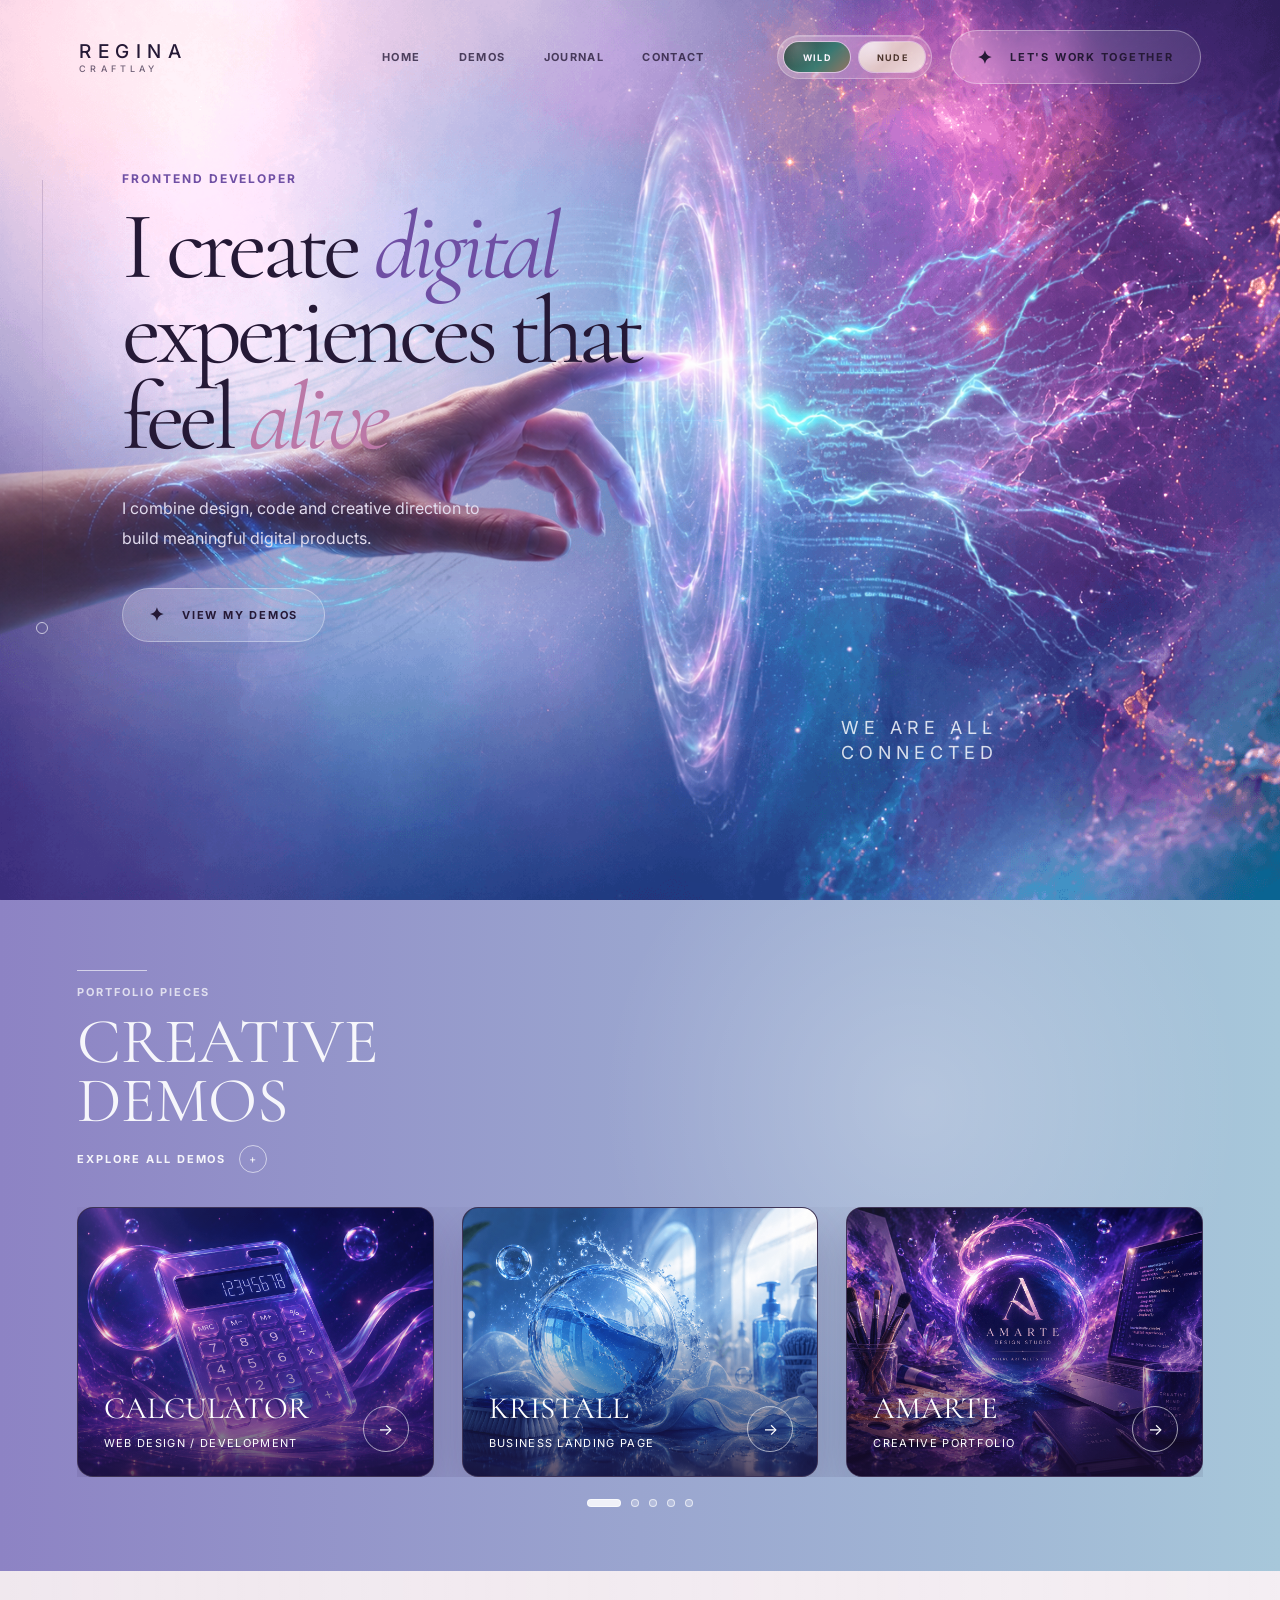
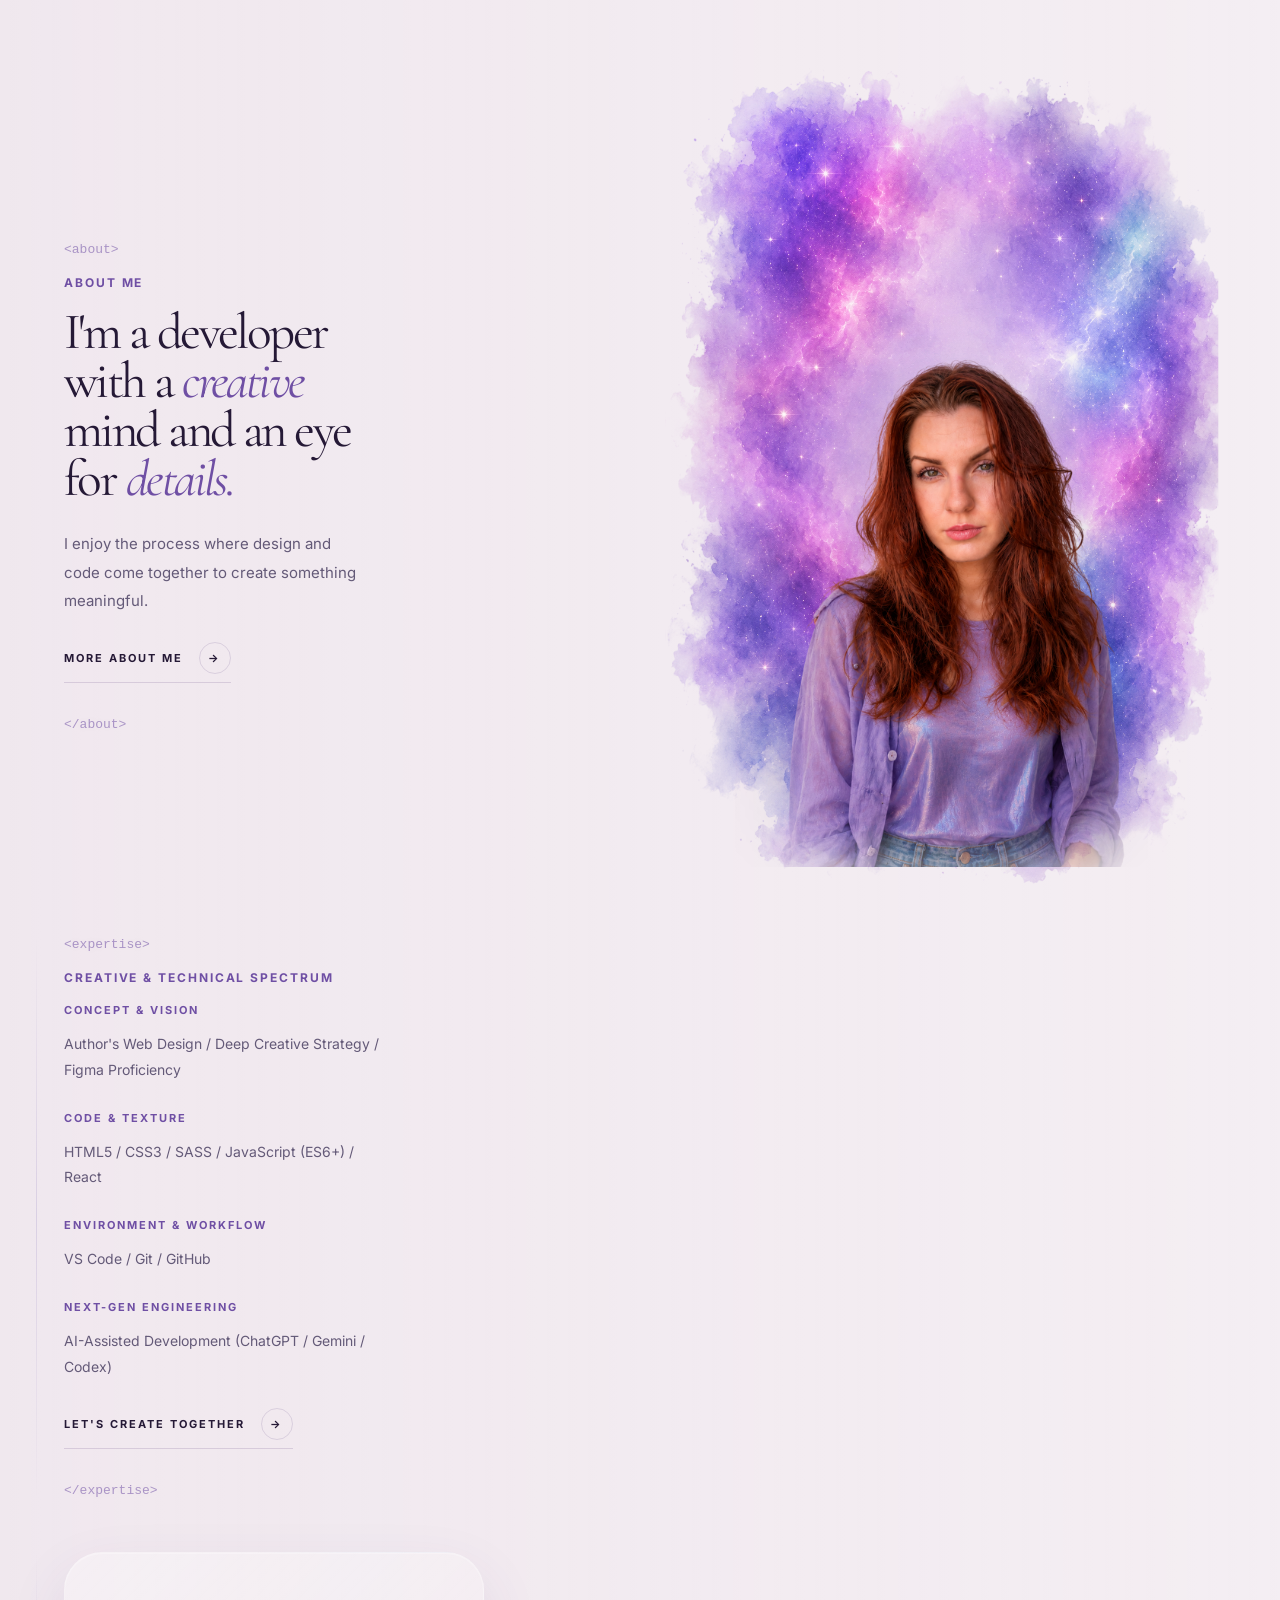
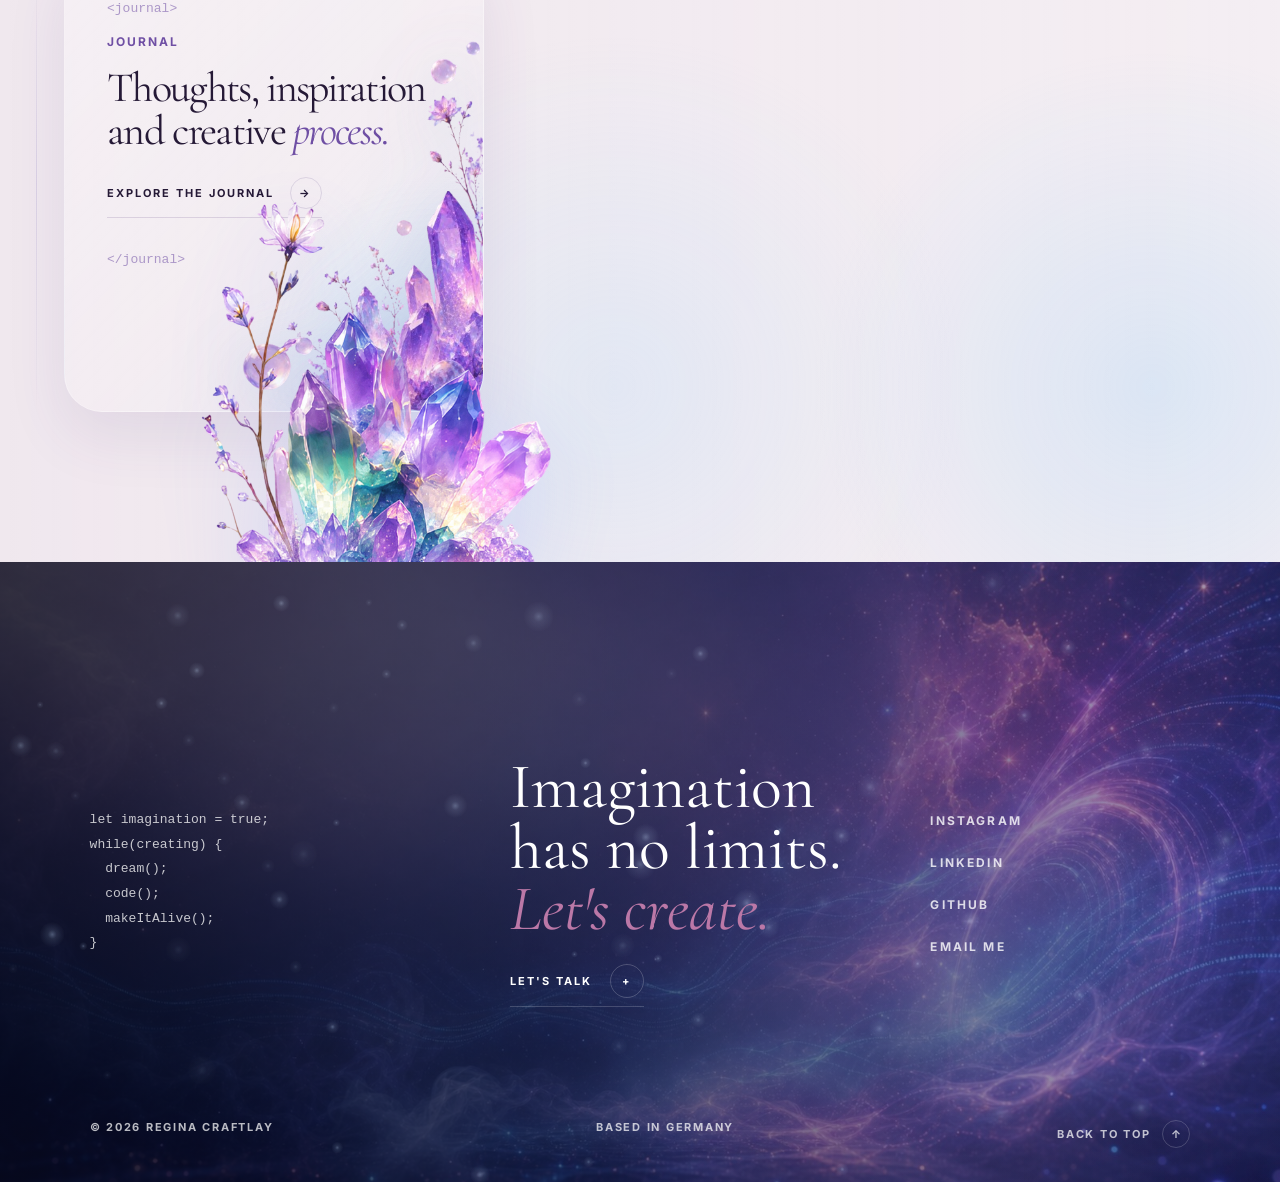
==== commit d07a17f2: "Refine mobile menu, theme switching, and upcoming world previews" ====
--- a/index.html
+++ b/index.html
@@ -37,14 +37,24 @@
         </nav>
 
         <div class="header-actions">
-          <div class="vibe-switcher" aria-label="Choose another visual world" data-vibe-switcher></div>
+          <div
+            class="vibe-switcher desktop-vibe-switcher"
+            aria-label="Choose another visual world"
+            data-vibe-switcher
+          ></div>
 
           <a class="pill-link" href="contact.html">
             <span class="star">&#10022;</span>
             Let's work together
           </a>
 
-          <button class="menu-toggle" type="button" aria-label="Open menu" aria-expanded="false" data-menu-toggle>
+          <button
+            class="menu-toggle"
+            type="button"
+            aria-label="Open menu"
+            aria-expanded="false"
+            data-menu-toggle
+          >
             <span></span>
             <span></span>
           </button>
@@ -55,6 +65,15 @@
           <a href="demos.html">Demos</a>
           <a href="journal.html">Journal</a>
           <a href="contact.html">Contact</a>
+
+          <div class="mobile-vibe-block">
+            <p>Choose theme</p>
+            <div
+              class="vibe-switcher mobile-vibe-switcher"
+              aria-label="Choose another visual world"
+              data-vibe-switcher
+            ></div>
+          </div>
         </nav>
       </header>
 
--- a/styles/index.css
+++ b/styles/index.css
@@ -28,6 +28,10 @@
 }
 
 body.menu-open {
+  overflow: hidden;
+}
+
+body.world-rebuild-active {
   overflow: hidden;
 }
 
@@ -247,6 +251,10 @@
     linear-gradient(135deg, #fff7ef, #e4cfc2, #f9f2eb);
 }
 
+.mobile-vibe-block {
+  display: none;
+}
+
 /* BURGER */
 
 .menu-toggle {
@@ -296,21 +304,39 @@
   z-index: 1001;
   top: calc(100% + 14px);
   right: 6.2vw;
-  width: min(420px, calc(100vw - 48px));
-  padding: 28px;
-  border: 1px solid rgba(255, 255, 255, 0.28);
-  border-radius: 28px;
-  background:
-    radial-gradient(circle at 75% 20%, rgba(170, 220, 255, 0.18), transparent 14rem),
-    radial-gradient(circle at 10% 90%, rgba(255, 170, 230, 0.16), transparent 14rem),
-    rgba(255, 245, 255, 0.68);
-  backdrop-filter: blur(26px);
-  -webkit-backdrop-filter: blur(26px);
-  box-shadow: 0 30px 80px rgba(60, 35, 100, 0.22);
-  transform: translateY(-14px) scale(0.96);
+  width: min(430px, calc(100vw - 48px));
+  padding: 30px;
+  overflow: hidden;
+  border: 1px solid rgba(255, 255, 255, 0.72);
+  border-radius: 32px;
+  background:
+    radial-gradient(circle at 84% 8%, rgba(255, 255, 255, 0.72), transparent 9rem),
+    radial-gradient(circle at 8% 18%, rgba(220, 185, 255, 0.34), transparent 12rem),
+    radial-gradient(circle at 92% 88%, rgba(150, 220, 255, 0.28), transparent 13rem),
+    linear-gradient(135deg, rgba(255, 252, 255, 0.86), rgba(244, 232, 255, 0.66));
+  backdrop-filter: blur(34px) saturate(1.2);
+  -webkit-backdrop-filter: blur(34px) saturate(1.2);
+  box-shadow:
+    0 34px 90px rgba(60, 35, 100, 0.24),
+    inset 0 1px 0 rgba(255, 255, 255, 0.58);
+  transform: translateY(-12px) scale(0.96);
+  transform-origin: top right;
   opacity: 0;
   pointer-events: none;
-  transition: 0.35s ease;
+  transition:
+    opacity 0.36s ease,
+    transform 0.36s ease;
+}
+
+.burger-menu::before {
+  content: "";
+  position: absolute;
+  inset: 0;
+  pointer-events: none;
+  background:
+    linear-gradient(115deg, rgba(255, 255, 255, 0.44), transparent 34%),
+    radial-gradient(circle at 42% 30%, rgba(255, 255, 255, 0.28), transparent 11rem);
+  opacity: 0.76;
 }
 
 .burger-menu.is-open {
@@ -320,6 +346,8 @@
 }
 
 .burger-menu a {
+  position: relative;
+  z-index: 2;
   display: block;
   padding: 18px 4px;
   border-bottom: 1px solid rgba(80, 55, 125, 0.12);
@@ -330,7 +358,7 @@
   transition: 0.3s ease;
 }
 
-.burger-menu a:last-child {
+.burger-menu a:last-of-type {
   border-bottom: 0;
 }
 
@@ -338,6 +366,41 @@
 .burger-menu a.active {
   color: var(--violet);
   transform: translateX(8px);
+}
+
+.mobile-vibe-block {
+  position: relative;
+  z-index: 2;
+  margin-top: 24px;
+  padding: 18px;
+  border: 1px solid rgba(255, 255, 255, 0.66);
+  border-radius: 24px;
+  background:
+    radial-gradient(circle at 16% 18%, rgba(255, 255, 255, 0.62), transparent 6rem),
+    linear-gradient(135deg, rgba(255, 255, 255, 0.48), rgba(255, 255, 255, 0.2));
+  box-shadow:
+    inset 0 1px 0 rgba(255, 255, 255, 0.48),
+    0 18px 44px rgba(80, 55, 125, 0.12);
+}
+
+.mobile-vibe-block p {
+  margin: 0 0 12px;
+  color: rgba(37, 25, 54, 0.58);
+  font-size: 10px;
+  font-weight: 800;
+  letter-spacing: 0.18em;
+  text-transform: uppercase;
+}
+
+.mobile-vibe-switcher {
+  width: 100%;
+  justify-content: space-between;
+  background: rgba(255, 255, 255, 0.32);
+}
+
+.mobile-vibe-switcher .vibe-btn {
+  flex: 1;
+  min-width: 0;
 }
 
 /* HERO */
@@ -1280,6 +1343,213 @@
   animation: pageVibeShift 1.4s ease-in-out;
 }
 
+/* WORLD REBUILD TRANSITION */
+
+.world-rebuild {
+  position: fixed;
+  inset: 0;
+  z-index: 12000;
+  display: grid;
+  place-items: center;
+  overflow: hidden;
+  pointer-events: none;
+  opacity: 0;
+  visibility: hidden;
+  background: #05020f;
+  transition:
+    opacity 0.35s ease,
+    visibility 0.35s ease;
+}
+
+.world-rebuild.is-active {
+  opacity: 1;
+  visibility: visible;
+  pointer-events: auto;
+}
+
+.world-rebuild::before,
+.world-rebuild::after {
+  content: "";
+  position: absolute;
+  inset: -20%;
+  opacity: 0;
+  pointer-events: none;
+}
+
+.world-rebuild::before {
+  background:
+    linear-gradient(90deg, transparent 0 48%, rgba(255, 255, 255, 0.16) 49%, transparent 50%),
+    linear-gradient(0deg, transparent 0 48%, rgba(255, 255, 255, 0.12) 49%, transparent 50%);
+  background-size: 80px 80px;
+  transform: scale(1.2) rotate(0deg);
+}
+
+.world-rebuild::after {
+  background:
+    radial-gradient(circle at 50% 50%, rgba(255, 255, 255, 0.72), transparent 8rem),
+    radial-gradient(circle at 50% 50%, var(--glow), transparent 20rem);
+  transform: scale(0.2);
+}
+
+.world-rebuild.is-active::before {
+  animation: rebuildGrid 3.4s ease forwards;
+}
+
+.world-rebuild.is-active::after {
+  animation: rebuildCore 3.4s ease forwards;
+}
+
+.world-rebuild__panel {
+  position: relative;
+  z-index: 3;
+  width: min(560px, calc(100vw - 48px));
+  padding: 34px;
+  border: 1px solid rgba(255, 255, 255, 0.22);
+  border-radius: 30px;
+  background:
+    radial-gradient(circle at 80% 10%, rgba(255, 255, 255, 0.14), transparent 12rem),
+    rgba(255, 255, 255, 0.08);
+  backdrop-filter: blur(28px);
+  -webkit-backdrop-filter: blur(28px);
+  box-shadow: 0 34px 120px rgba(20, 10, 40, 0.36);
+  text-align: center;
+  transform: translateY(28px) scale(0.94);
+  opacity: 0;
+}
+
+.world-rebuild.is-active .world-rebuild__panel {
+  animation: rebuildPanel 3.4s ease forwards;
+}
+
+.world-rebuild__kicker {
+  margin: 0 0 14px;
+  color: rgba(255, 255, 255, 0.72);
+  font-size: 10px;
+  font-weight: 800;
+  letter-spacing: 0.24em;
+  text-transform: uppercase;
+}
+
+.world-rebuild__title {
+  margin: 0;
+  color: #fff9ff;
+  font-family: "Cormorant Garamond", serif;
+  font-size: clamp(42px, 8vw, 76px);
+  font-weight: 400;
+  line-height: 0.92;
+}
+
+.world-rebuild__title em {
+  color: var(--glow);
+  font-style: italic;
+}
+
+.world-rebuild__line {
+  width: 100%;
+  height: 1px;
+  margin: 28px 0 18px;
+  overflow: hidden;
+  background: rgba(255, 255, 255, 0.16);
+}
+
+.world-rebuild__line span {
+  display: block;
+  width: 100%;
+  height: 100%;
+  background: #fff9ff;
+  transform: translateX(-100%);
+}
+
+.world-rebuild.is-active .world-rebuild__line span {
+  animation: rebuildLine 2.6s ease forwards;
+}
+
+.world-rebuild__text {
+  margin: 0;
+  color: rgba(255, 249, 255, 0.72);
+  font-size: 12px;
+  font-weight: 700;
+  letter-spacing: 0.18em;
+  text-transform: uppercase;
+}
+
+.world-rebuild__pieces {
+  position: absolute;
+  inset: 0;
+  z-index: 2;
+  pointer-events: none;
+}
+
+.world-rebuild__pieces span {
+  position: absolute;
+  width: 2px;
+  height: 120px;
+  background: rgba(255, 255, 255, 0.34);
+  opacity: 0;
+  transform: translateY(-100vh) rotate(18deg);
+}
+
+.world-rebuild.is-active .world-rebuild__pieces span {
+  animation: rebuildPiece 2.7s ease forwards;
+}
+
+.world-rebuild.to-bold {
+  background:
+    radial-gradient(circle at 70% 20%, rgba(9, 197, 140, 0.22), transparent 24rem),
+    radial-gradient(circle at 38% 78%, rgba(201, 150, 58, 0.16), transparent 24rem),
+    #050706;
+}
+
+.world-rebuild.to-bold .world-rebuild__panel {
+  border-color: rgba(201, 150, 58, 0.28);
+  background:
+    radial-gradient(circle at 80% 8%, rgba(9, 197, 140, 0.14), transparent 13rem),
+    rgba(5, 8, 7, 0.68);
+  box-shadow: 0 34px 120px rgba(0, 0, 0, 0.52);
+}
+
+.world-rebuild.to-bold .world-rebuild__title em,
+.world-rebuild.to-bold .world-rebuild__kicker {
+  color: #c9963a;
+}
+
+.world-rebuild.to-bold .world-rebuild__line span {
+  background: linear-gradient(90deg, #09c58c, #c9963a);
+}
+
+.world-rebuild.to-nude {
+  background:
+    radial-gradient(circle at 22% 18%, rgba(255, 255, 255, 0.72), transparent 18rem),
+    radial-gradient(circle at 80% 75%, rgba(199, 142, 130, 0.28), transparent 24rem),
+    linear-gradient(135deg, #fffaf5, #e4cec1);
+}
+
+.world-rebuild.to-nude .world-rebuild__panel {
+  border-color: rgba(255, 255, 255, 0.62);
+  background:
+    radial-gradient(circle at 90% 10%, rgba(255, 255, 255, 0.5), transparent 12rem),
+    rgba(255, 255, 255, 0.36);
+  box-shadow: 0 34px 100px rgba(95, 62, 44, 0.16);
+}
+
+.world-rebuild.to-nude .world-rebuild__title,
+.world-rebuild.to-nude .world-rebuild__text {
+  color: #2f241f;
+}
+
+.world-rebuild.to-nude .world-rebuild__title em,
+.world-rebuild.to-nude .world-rebuild__kicker {
+  color: #c78e82;
+}
+
+.world-rebuild.to-nude .world-rebuild__line {
+  background: rgba(80, 55, 45, 0.14);
+}
+
+.world-rebuild.to-nude .world-rebuild__line span {
+  background: linear-gradient(90deg, #c78e82, #d9bcae);
+}
+
 /* ANIMATIONS */
 
 @keyframes burstAnim {
@@ -1321,6 +1591,108 @@
 
   100% {
     filter: saturate(1) brightness(1);
+  }
+}
+
+@keyframes rebuildGrid {
+  0% {
+    opacity: 0;
+    transform: scale(1.35) rotate(0deg);
+  }
+
+  18% {
+    opacity: 0.42;
+  }
+
+  72% {
+    opacity: 0.28;
+    transform: scale(1) rotate(1.5deg);
+  }
+
+  100% {
+    opacity: 0;
+    transform: scale(0.92) rotate(-1deg);
+  }
+}
+
+@keyframes rebuildCore {
+  0% {
+    opacity: 0;
+    transform: scale(0.18);
+    filter: blur(20px);
+  }
+
+  28% {
+    opacity: 0.8;
+    transform: scale(1);
+    filter: blur(6px);
+  }
+
+  70% {
+    opacity: 0.42;
+    transform: scale(1.7);
+  }
+
+  100% {
+    opacity: 0;
+    transform: scale(2.6);
+    filter: blur(24px);
+  }
+}
+
+@keyframes rebuildPanel {
+  0% {
+    opacity: 0;
+    transform: translateY(34px) scale(0.92);
+  }
+
+  20% {
+    opacity: 1;
+    transform: translateY(0) scale(1);
+  }
+
+  72% {
+    opacity: 1;
+    transform: translateY(0) scale(1);
+  }
+
+  100% {
+    opacity: 0;
+    transform: translateY(-20px) scale(0.98);
+  }
+}
+
+@keyframes rebuildLine {
+  0% {
+    transform: translateX(-100%);
+  }
+
+  58% {
+    transform: translateX(0);
+  }
+
+  100% {
+    transform: translateX(100%);
+  }
+}
+
+@keyframes rebuildPiece {
+  0% {
+    opacity: 0;
+    transform: translateY(-100vh) rotate(18deg);
+  }
+
+  24% {
+    opacity: 0.8;
+  }
+
+  84% {
+    opacity: 0.6;
+  }
+
+  100% {
+    opacity: 0;
+    transform: translateY(120vh) rotate(-8deg);
   }
 }
 
@@ -1481,11 +1853,16 @@
   }
 
   .main-nav,
-  .pill-link {
+  .pill-link,
+  .desktop-vibe-switcher {
     display: none;
   }
 
   .menu-toggle {
+    display: block;
+  }
+
+  .mobile-vibe-block {
     display: block;
   }
 
@@ -1565,8 +1942,28 @@
     font-size: 16px;
   }
 
-  .vibe-switcher {
-    display: none;
+  .burger-menu {
+    right: 24px;
+    width: min(370px, calc(100vw - 48px));
+    padding: 26px;
+  }
+
+  .burger-menu a {
+    font-size: 50px;
+  }
+
+  .mobile-vibe-block {
+    padding: 16px;
+  }
+
+  .mobile-vibe-switcher {
+    gap: 6px;
+  }
+
+  .mobile-vibe-switcher .vibe-btn {
+    height: 34px;
+    padding-inline: 8px;
+    font-size: 8px;
   }
 
   .hero-copy {
--- a/styles/style-violet.css
+++ b/styles/style-violet.css
@@ -49,14 +49,16 @@
 
 .burger-menu {
   color: var(--ink);
-  background:
-    radial-gradient(circle at top right, rgba(210, 170, 255, 0.24), transparent 12rem),
-    radial-gradient(circle at bottom left, rgba(120, 220, 255, 0.16), transparent 12rem),
-    rgba(255, 245, 255, 0.94);
-  border: 1px solid rgba(255, 255, 255, 0.48);
-  box-shadow:
-    0 24px 70px rgba(65, 35, 105, 0.22),
-    inset 0 1px 0 rgba(255, 255, 255, 0.34);
+  border: 1px solid rgba(255, 255, 255, 0.72);
+  border-radius: 32px;
+  background:
+    radial-gradient(circle at 84% 8%, rgba(255, 255, 255, 0.72), transparent 9rem),
+    radial-gradient(circle at 8% 18%, rgba(210, 170, 255, 0.34), transparent 12rem),
+    radial-gradient(circle at 92% 88%, rgba(120, 220, 255, 0.26), transparent 13rem),
+    linear-gradient(135deg, rgba(255, 252, 255, 0.9), rgba(246, 236, 255, 0.68));
+  box-shadow:
+    0 34px 90px rgba(65, 35, 105, 0.24),
+    inset 0 1px 0 rgba(255, 255, 255, 0.58);
 }
 
 .hero-space {
@@ -166,6 +168,81 @@
   opacity: 1;
 }
 
+/* MOBILE MENU THEME SWITCHER */
+
+.mobile-vibe-block {
+  display: none;
+}
+
+.desktop-vibe-switcher {
+  display: flex;
+}
+
+.mobile-vibe-switcher {
+  width: 100%;
+  justify-content: center;
+  padding: 7px;
+  border-radius: 999px;
+  background:
+    radial-gradient(circle at 18% 18%, rgba(255, 255, 255, 0.72), transparent 34%),
+    linear-gradient(
+      135deg,
+      rgba(255, 255, 255, 0.46),
+      rgba(214, 196, 255, 0.22),
+      rgba(178, 225, 255, 0.2)
+    );
+  border: 1px solid rgba(255, 255, 255, 0.58);
+  box-shadow:
+    inset 0 1px 0 rgba(255, 255, 255, 0.42),
+    0 18px 44px rgba(80, 55, 125, 0.14),
+    0 0 34px rgba(173, 224, 255, 0.16);
+}
+
+.mobile-vibe-block p {
+  margin: 0 0 12px;
+  color: rgba(37, 25, 63, 0.62);
+  font-size: 10px;
+  font-weight: 800;
+  letter-spacing: 0.22em;
+  text-transform: uppercase;
+}
+
+.mobile-vibe-block .vibe-btn {
+  flex: 1;
+  min-width: 0;
+  height: 36px;
+  border-color: rgba(255, 255, 255, 0.46);
+}
+
+@media (max-width: 1180px) {
+  .desktop-vibe-switcher {
+    display: none;
+  }
+
+  .mobile-vibe-block {
+    display: grid;
+    gap: 0;
+    margin-top: 22px;
+    padding: 20px;
+    border-radius: 24px;
+    background:
+      radial-gradient(circle at 14% 18%, rgba(255, 255, 255, 0.7), transparent 36%),
+      radial-gradient(circle at 88% 18%, rgba(173, 224, 255, 0.24), transparent 42%),
+      radial-gradient(circle at 50% 100%, rgba(229, 169, 255, 0.18), transparent 45%),
+      linear-gradient(
+        135deg,
+        rgba(255, 255, 255, 0.52),
+        rgba(255, 255, 255, 0.2)
+      );
+    border: 1px solid rgba(255, 255, 255, 0.56);
+    box-shadow:
+      inset 0 1px 0 rgba(255, 255, 255, 0.38),
+      0 20px 54px rgba(80, 55, 125, 0.12);
+    backdrop-filter: blur(20px);
+    -webkit-backdrop-filter: blur(20px);
+  }
+}
+
 @media (max-width: 760px) {
   .page {
     background:
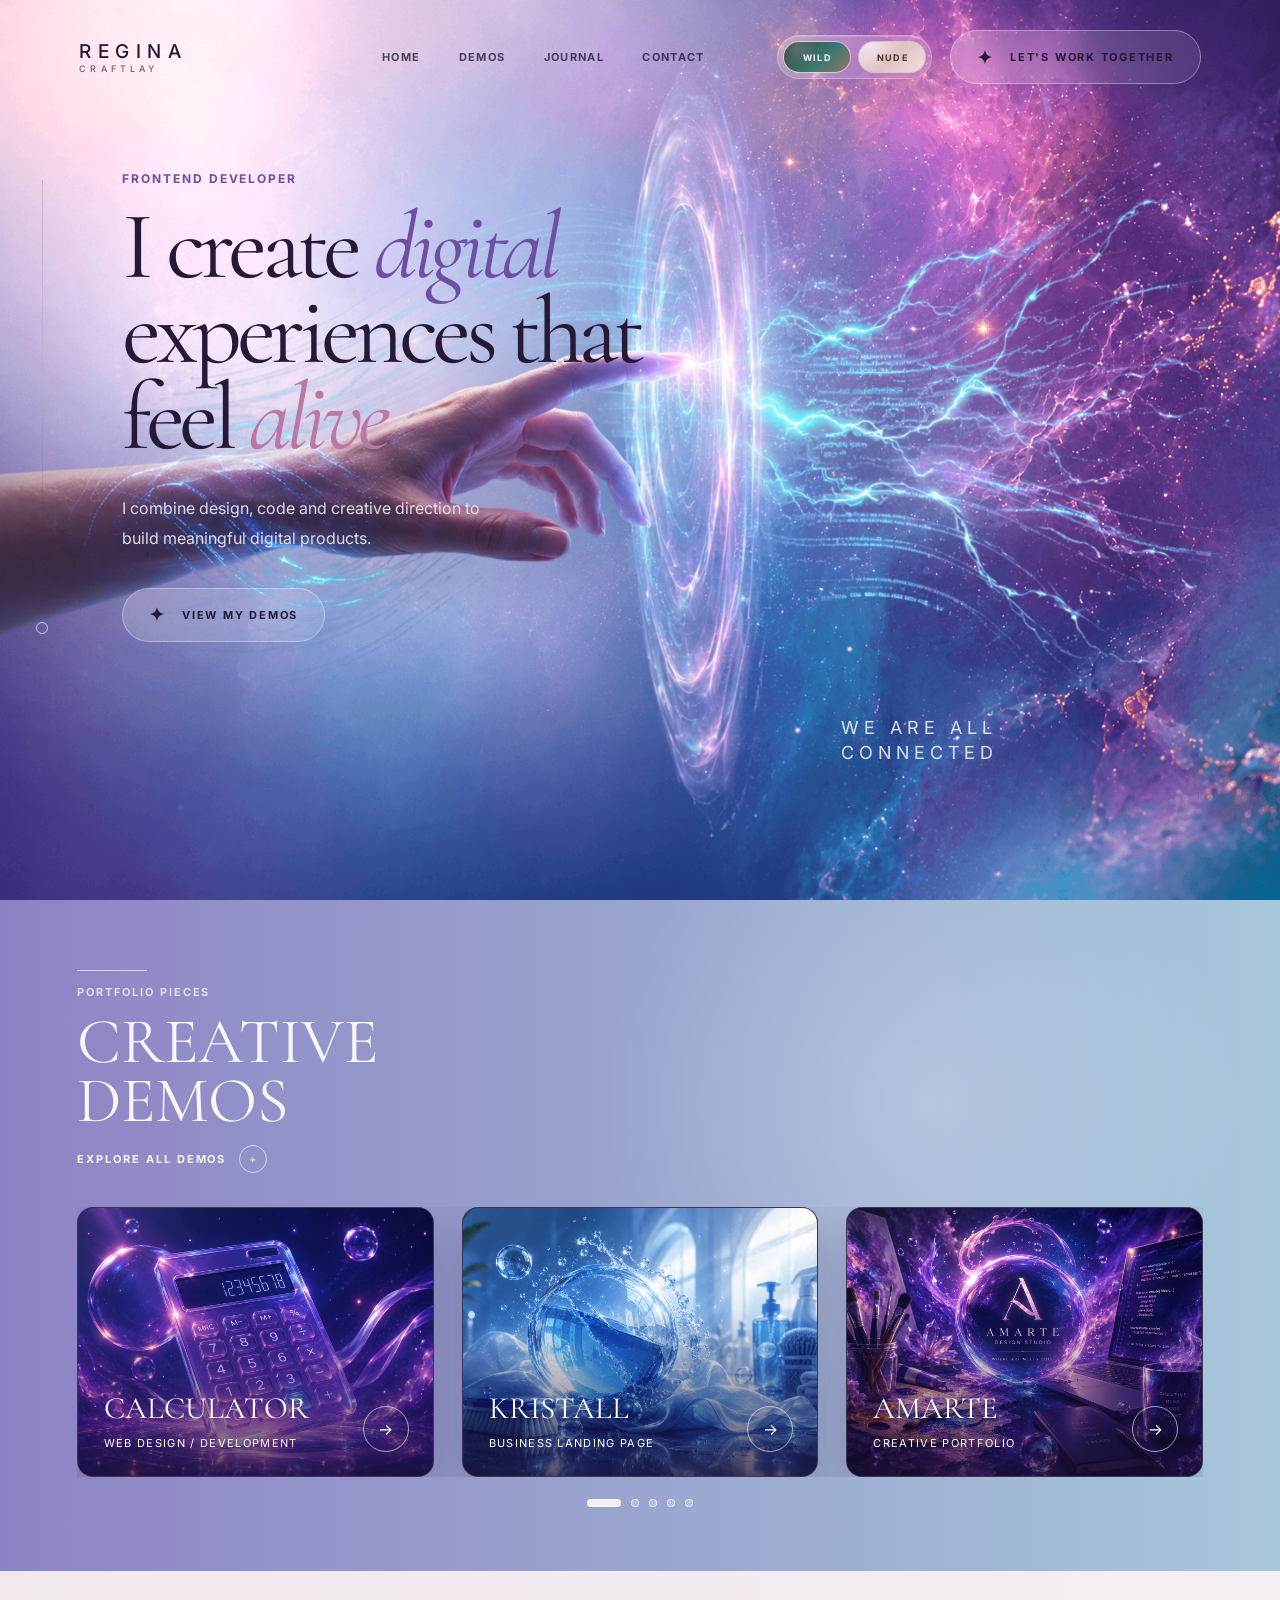
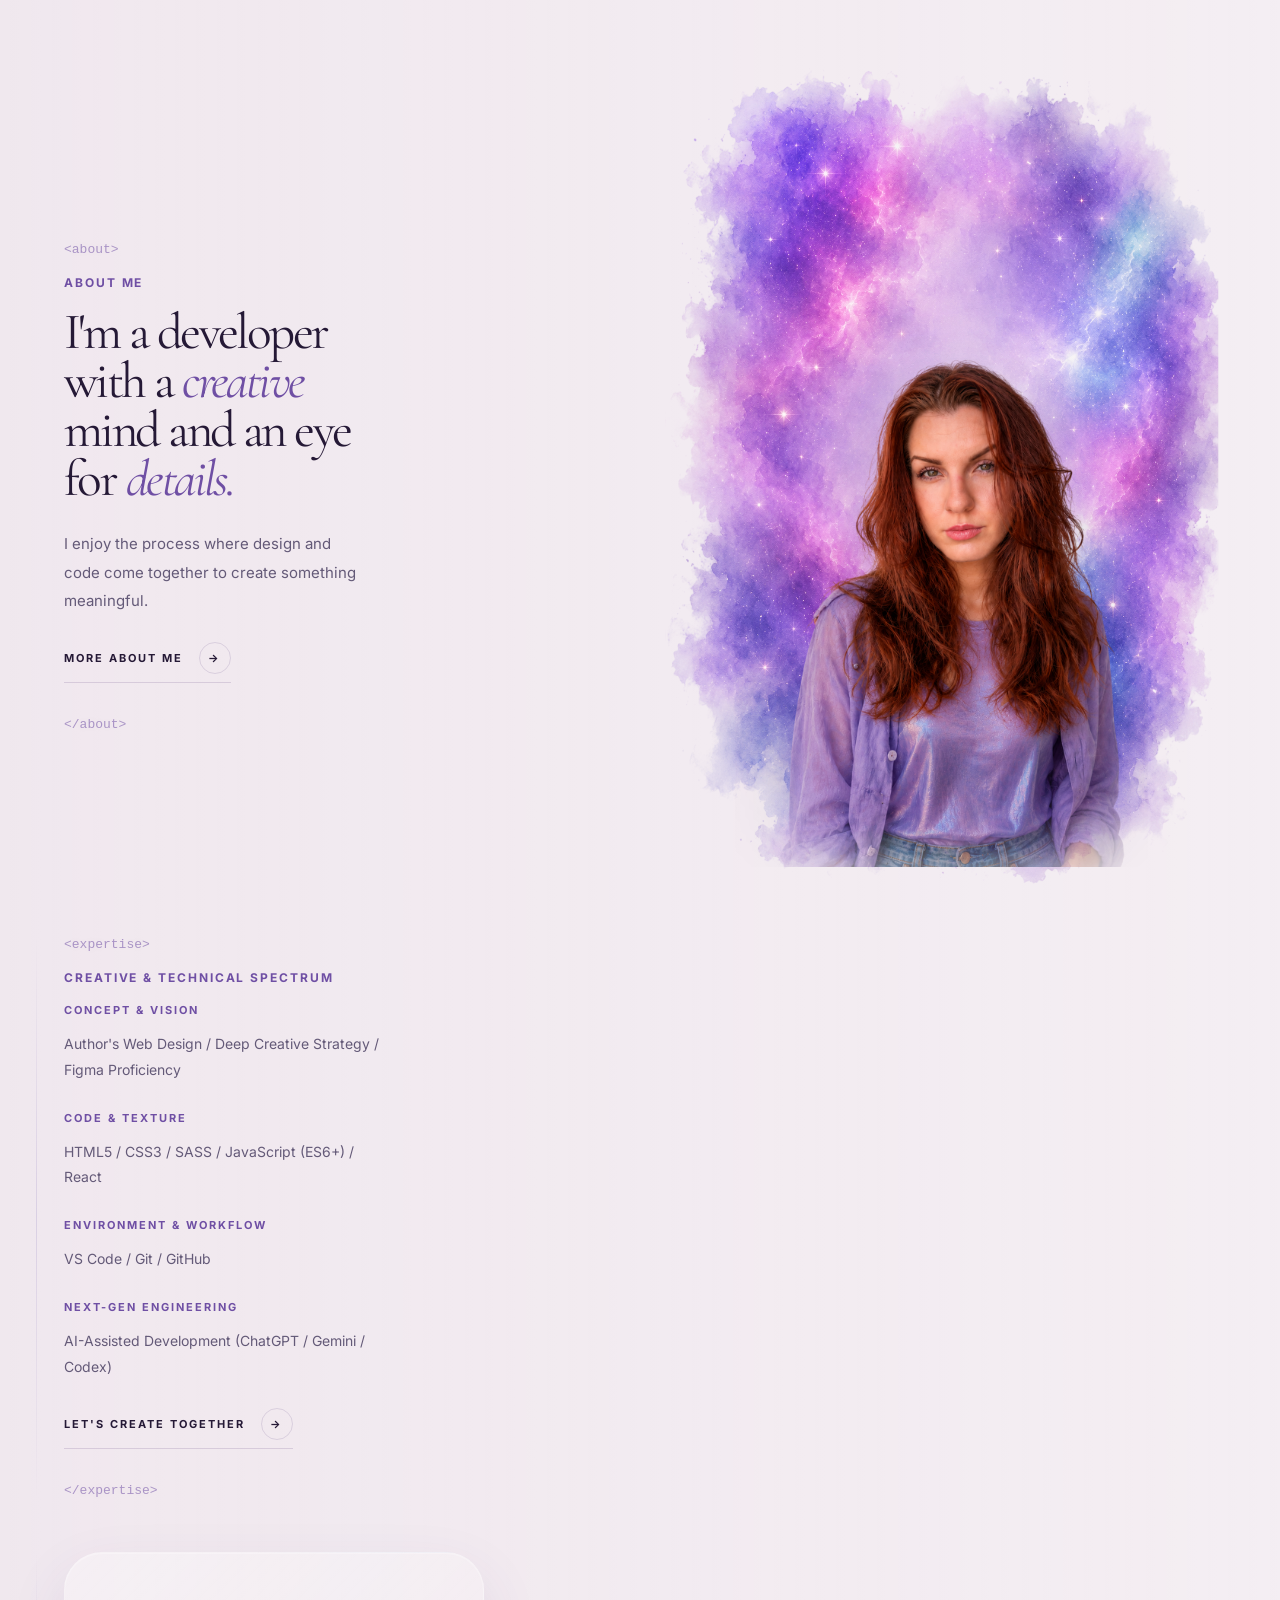
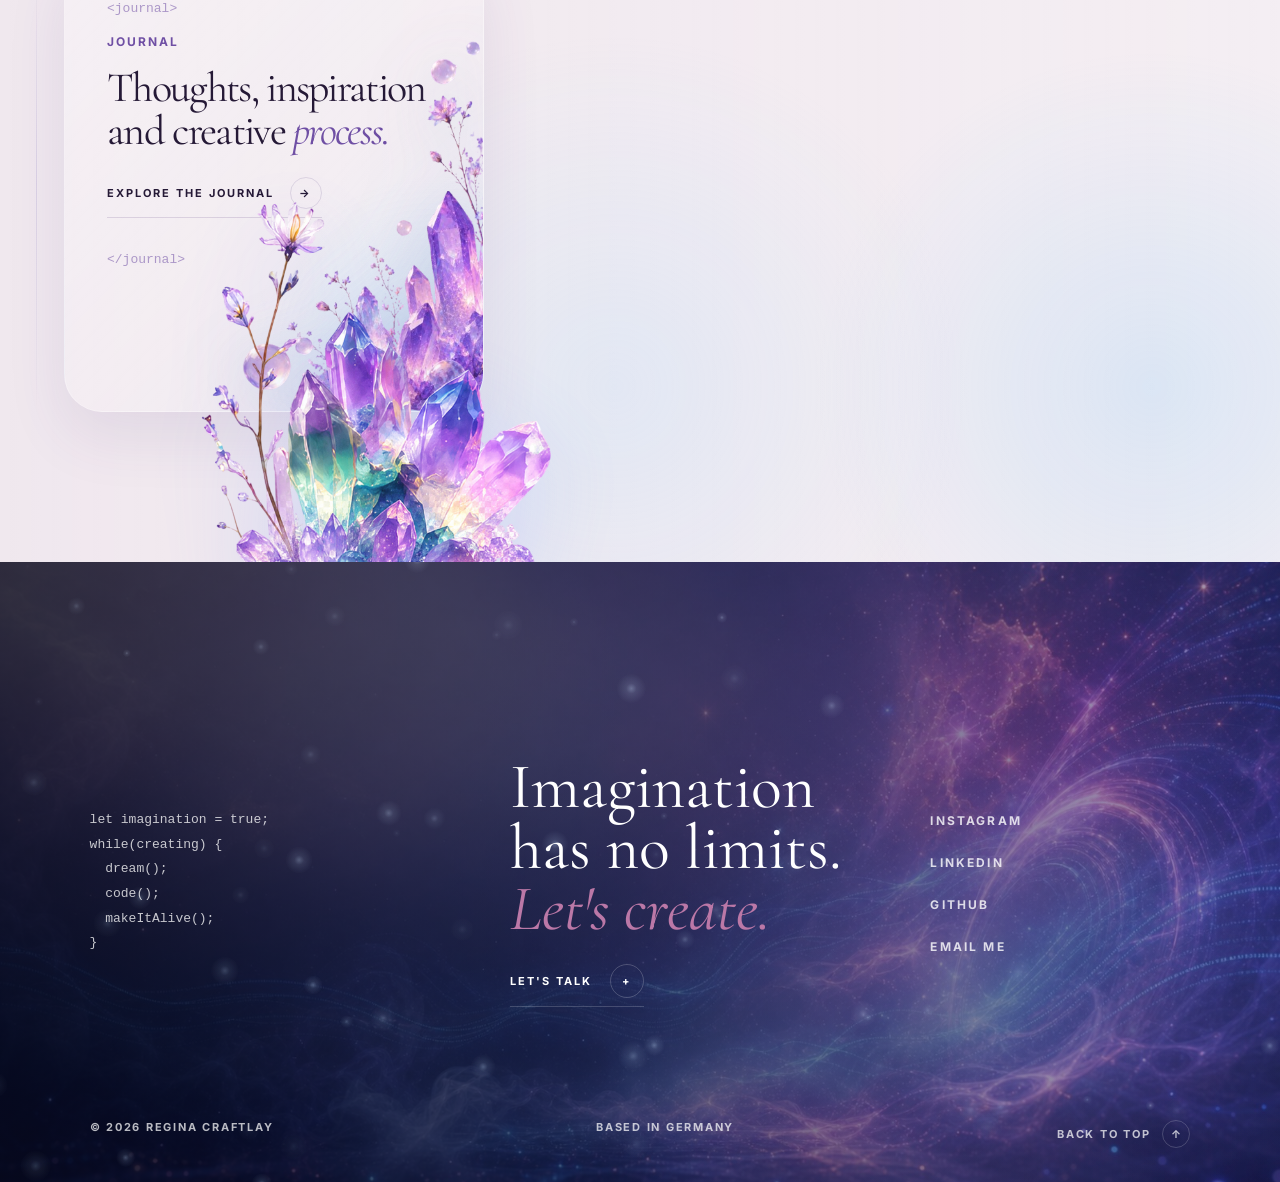
==== commit 01588136: "new favicon for violet Theme" ====
--- a/index.html
+++ b/index.html
@@ -5,8 +5,8 @@
     <meta name="viewport" content="width=device-width, initial-scale=1.0" />
     <title>Regina CraftLay | Creative Frontend Developer</title>
 
-    <link rel="icon" href="assets/brand/favicon.svg" type="image/svg+xml" />
-    <link rel="apple-touch-icon" href="assets/brand/regina-craftlay-logo.svg" />
+    <link rel="icon" href="assets/media/violet-favicon.png" type="image/svg+xml" />
+    <link rel="apple-touch-icon" href="assets/media/violet-favicon.png" />
 
     <link rel="preconnect" href="https://fonts.googleapis.com" />
     <link rel="preconnect" href="https://fonts.gstatic.com" crossorigin />
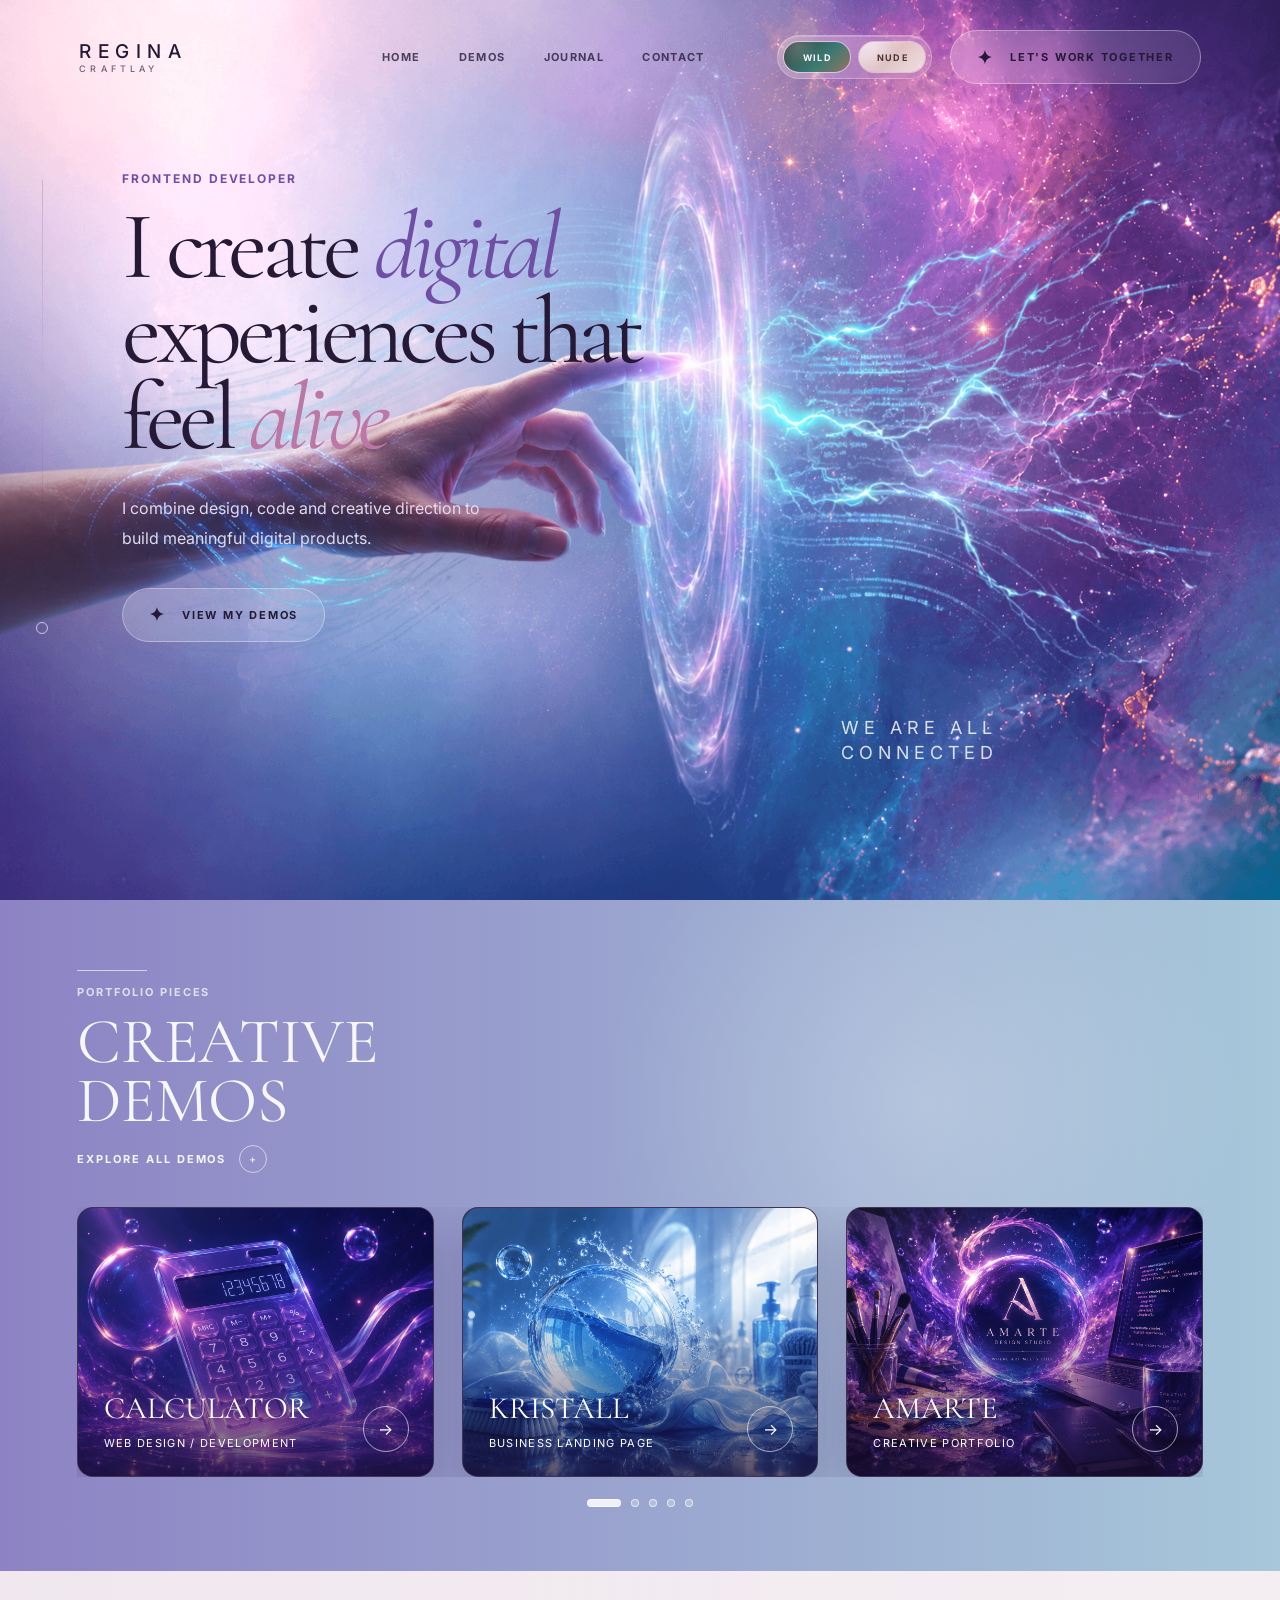
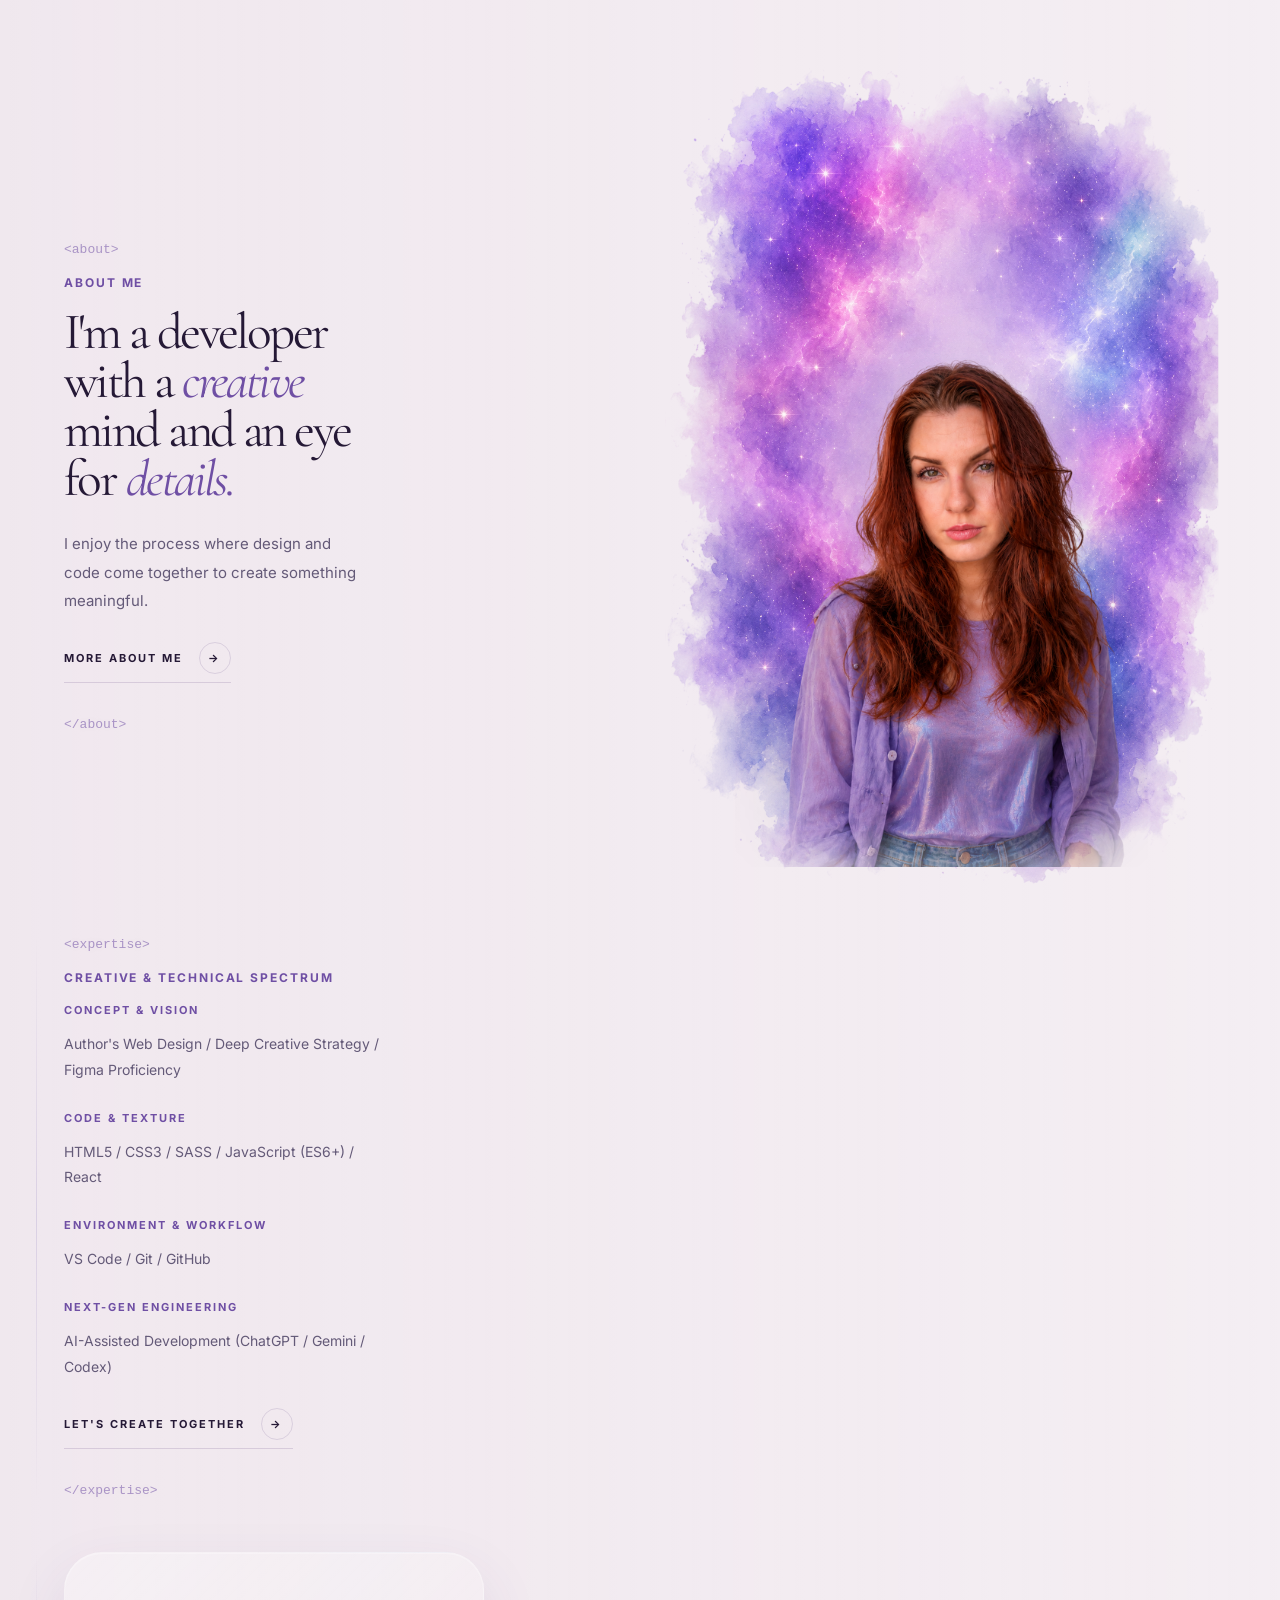
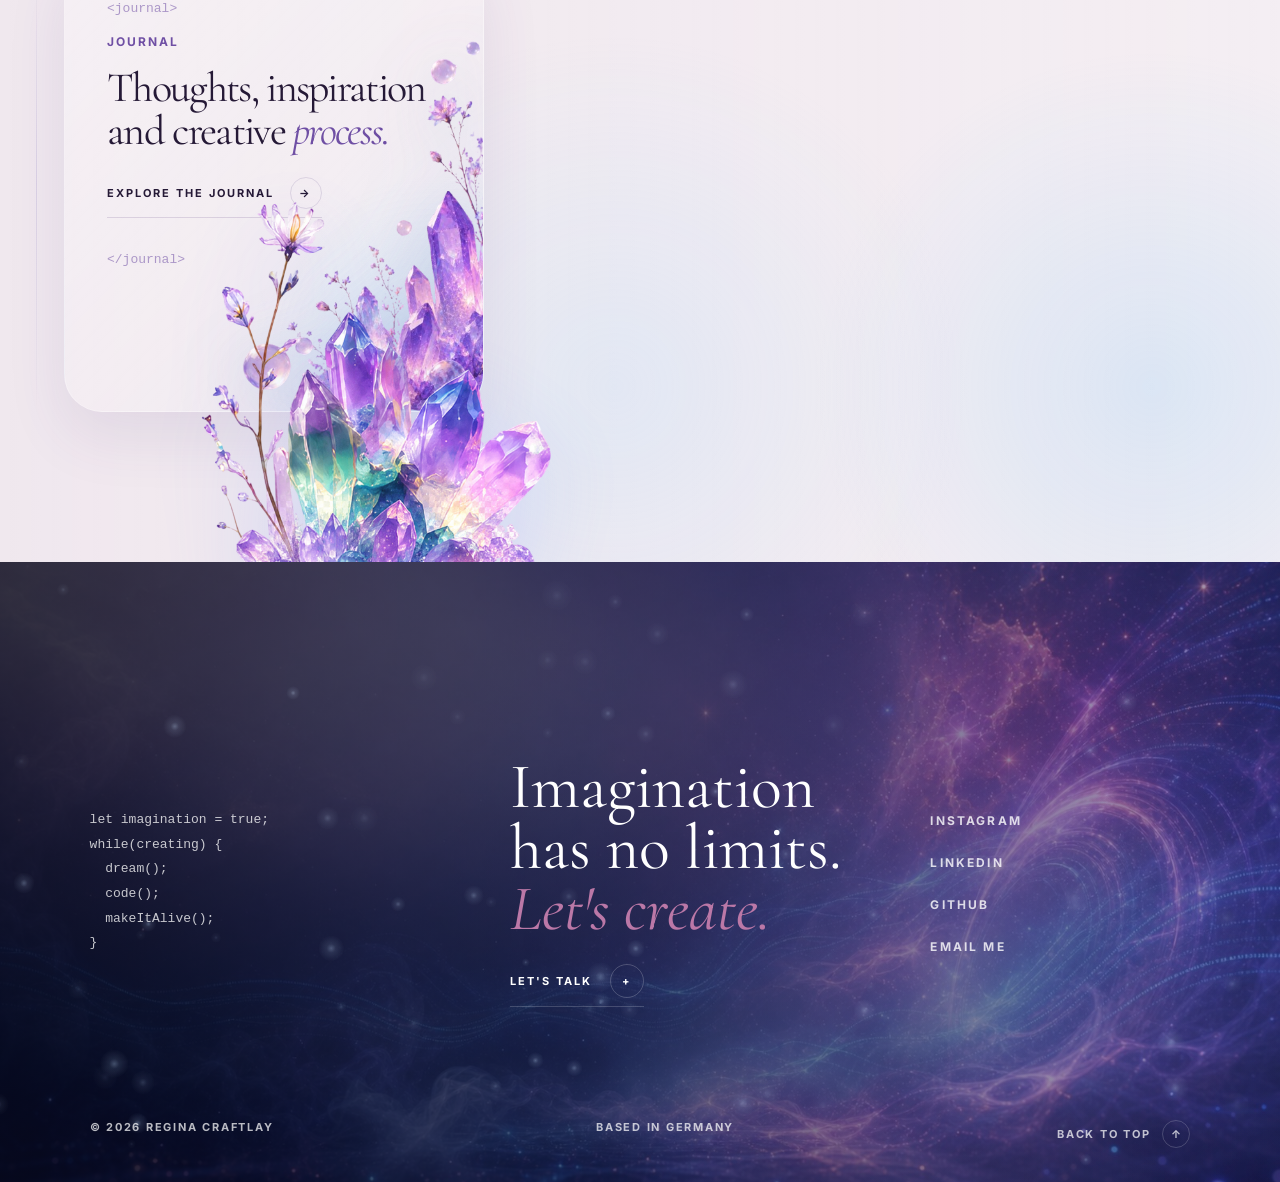
==== commit 9b4e09b0: "README.md" ====
--- a/index.html
+++ b/index.html
@@ -5,7 +5,7 @@
     <meta name="viewport" content="width=device-width, initial-scale=1.0" />
     <title>Regina CraftLay | Creative Frontend Developer</title>
 
-    <link rel="icon" href="assets/media/violet-favicon.png" type="image/svg+xml" />
+    <link rel="icon" href="assets/media/violet-favicon.png" type="image/png" />
     <link rel="apple-touch-icon" href="assets/media/violet-favicon.png" />
 
     <link rel="preconnect" href="https://fonts.googleapis.com" />
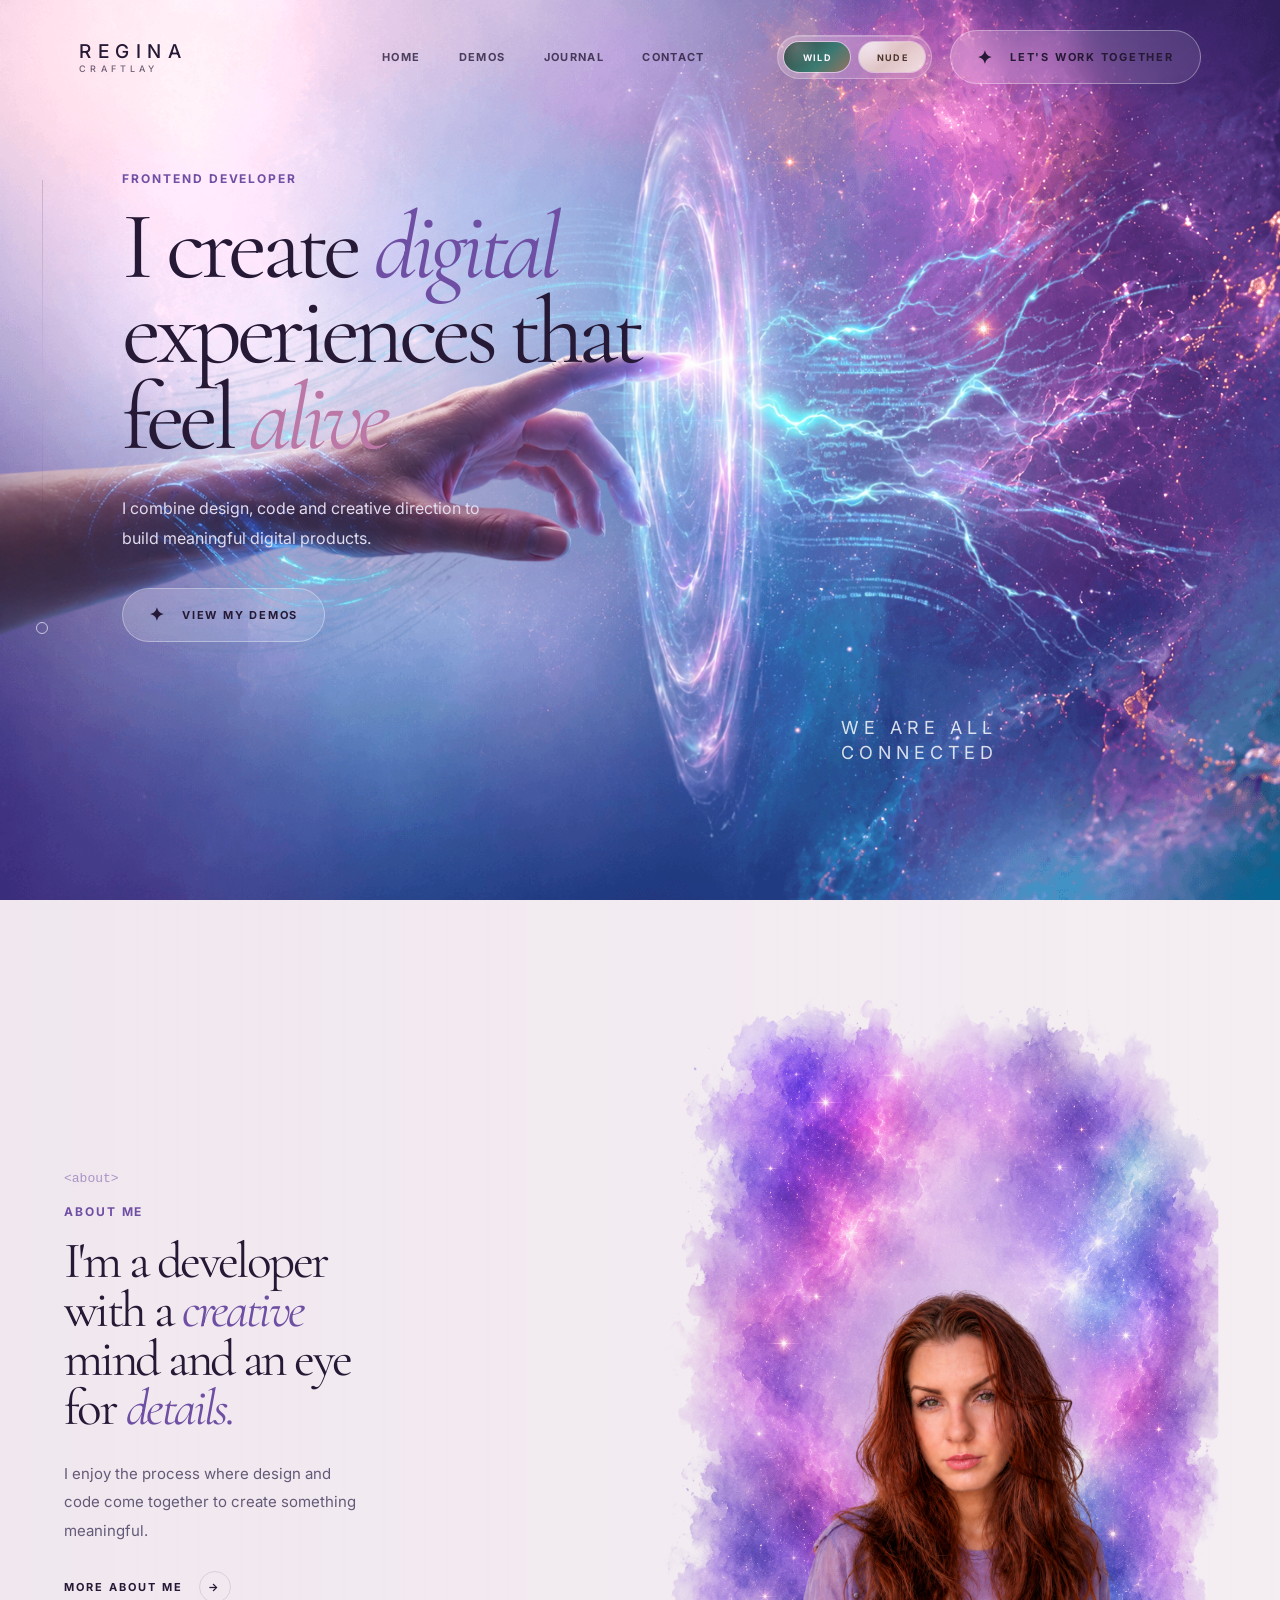
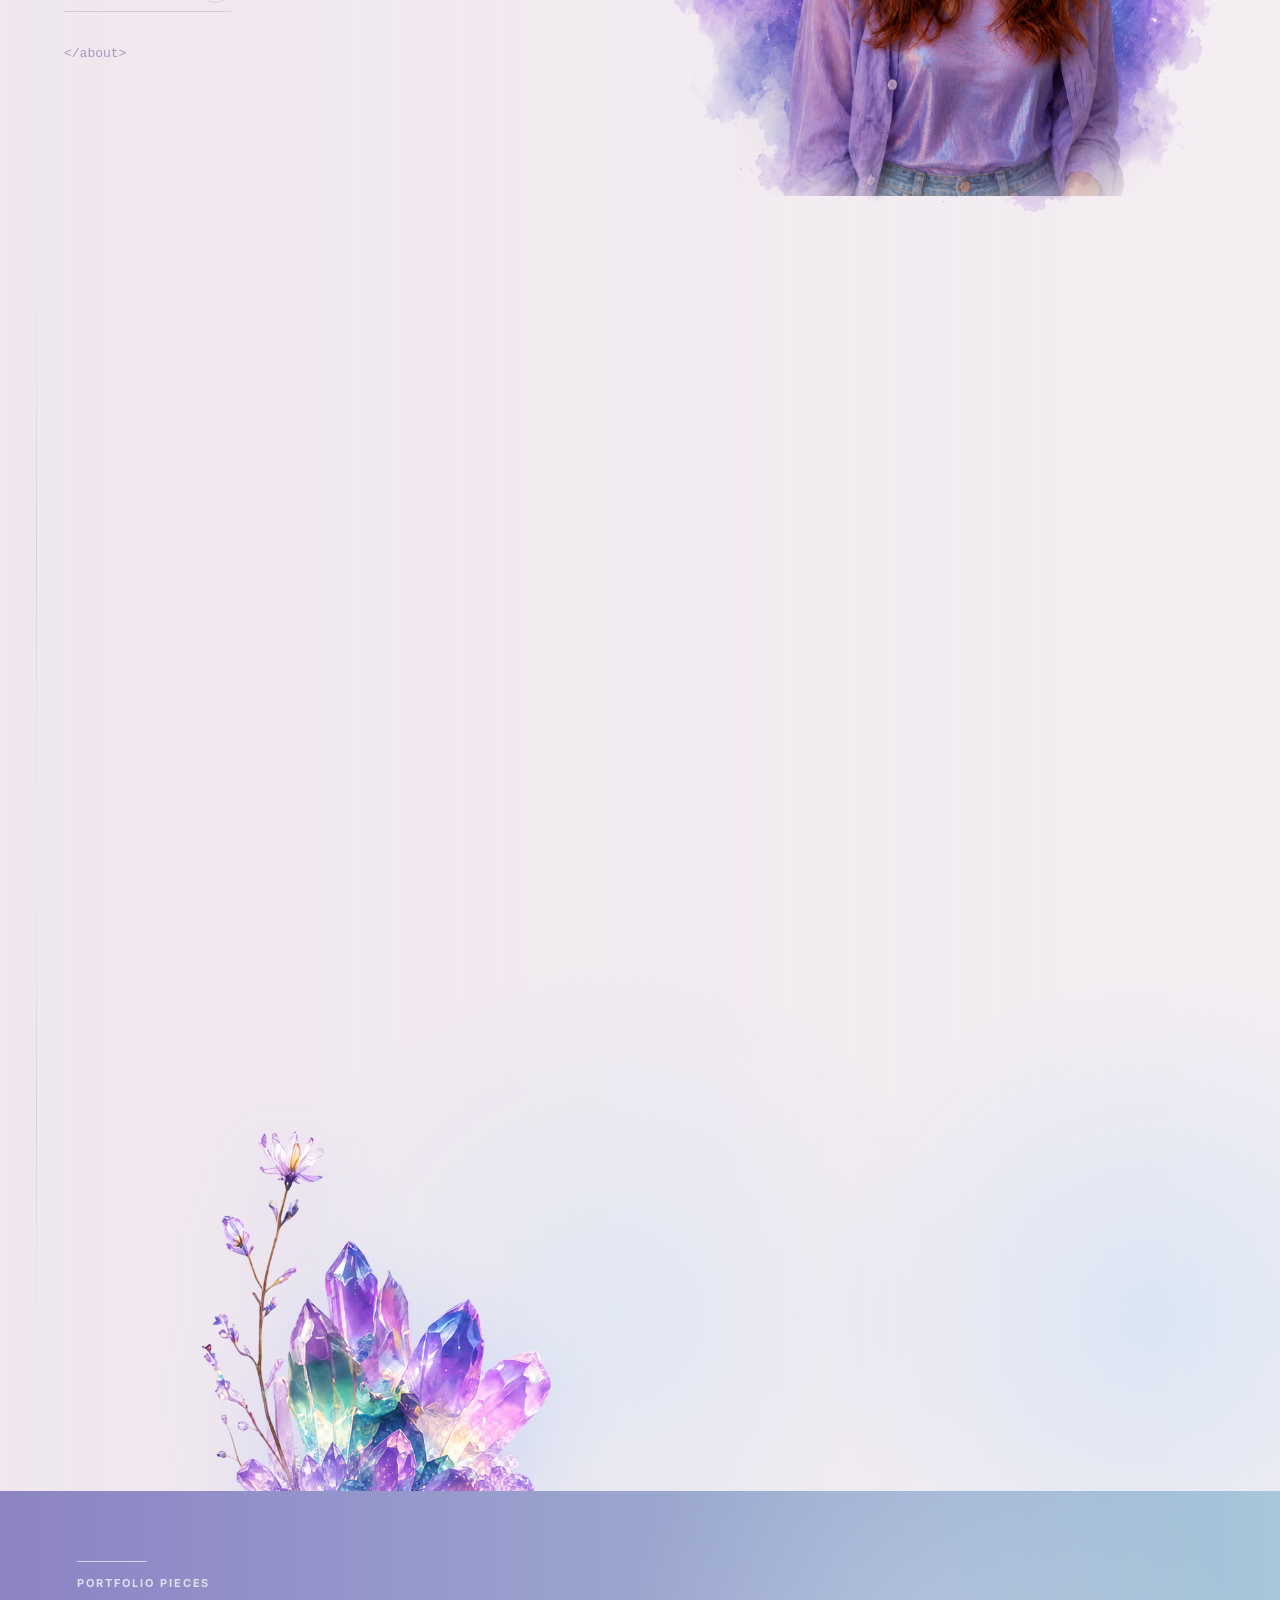
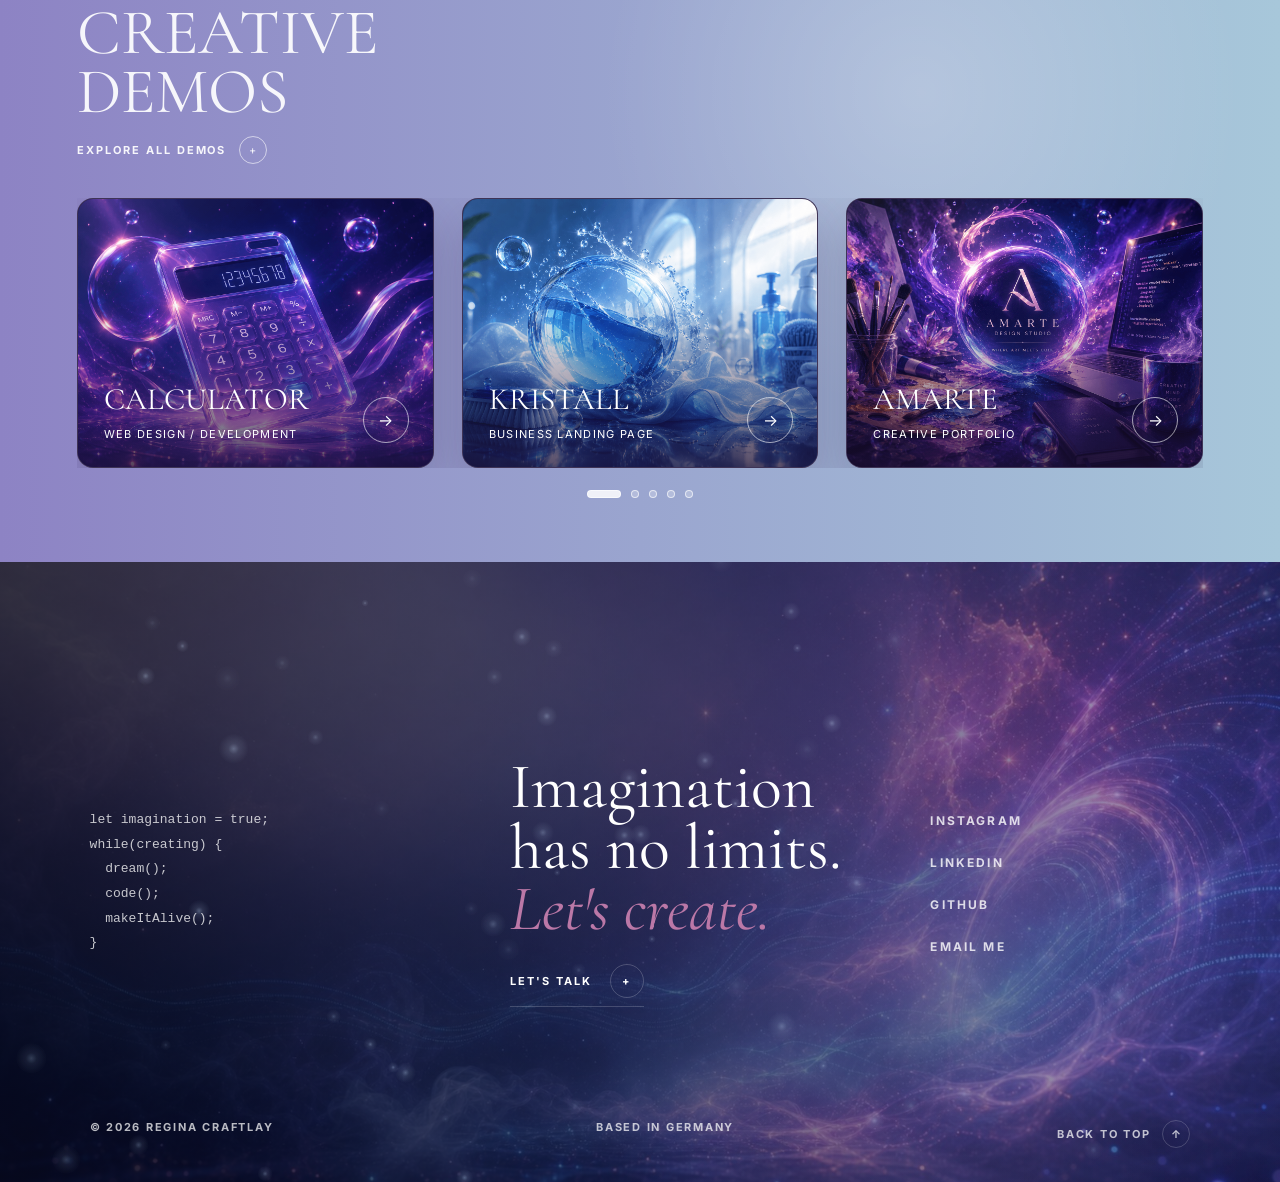
==== commit 504a1fbf: "Refine Wild theme with interactive hex system, demos and frontend about section" ====
--- a/index.html
+++ b/index.html
@@ -115,6 +115,86 @@
           </div>
         </section>
 
+        
+
+        <section class="about-panel" id="about" aria-label="About, expertise and journal">
+          <img class="portrait-crystals" src="assets/media/crystals.png" alt="" />
+
+          <article class="about-copy">
+            <p class="code-tag">&lt;about&gt;</p>
+            <p class="panel-kicker">About Me</p>
+
+            <h2>
+              I'm a developer
+              with a <em>creative</em> mind
+              and an eye
+              for <em>details.</em>
+            </h2>
+
+            <p>
+              I enjoy the process where design and code come together to create something meaningful.
+            </p>
+
+            <a class="line-link" href="contact.html">More about me <span>&#8594;</span></a>
+            <p class="code-tag code-tag-end">&lt;/about&gt;</p>
+          </article>
+
+          <figure class="portrait-card">
+            <img class="portrait-nebula" src="assets/media/nebula.png" alt="" />
+            <div class="portrait-frame"></div>
+            <img class="portrait-person" src="assets/media/regina-cut.png" alt="Regina portrait" />
+          </figure>
+
+          <article class="skills" id="skills">
+            <p class="code-tag">&lt;expertise&gt;</p>
+            <p class="panel-kicker">Creative & Technical Spectrum</p>
+
+            <div class="skill-group">
+              <span>Concept & Vision</span>
+              <p>Author's Web Design / Deep Creative Strategy / Figma Proficiency</p>
+            </div>
+
+            <div class="skill-group">
+              <span>Code & Texture</span>
+              <p>HTML5 / CSS3 / SASS / JavaScript (ES6+) / React</p>
+            </div>
+
+            <div class="skill-group">
+              <span>Environment & Workflow</span>
+              <p>VS Code / Git / GitHub</p>
+            </div>
+
+            <div class="skill-group">
+              <span>Next-Gen Engineering</span>
+              <p>AI-Assisted Development (ChatGPT / Gemini / Codex)</p>
+            </div>
+
+            <a class="download-link" href="contact.html">Let's create together <span>&#8594;</span></a>
+            <p class="code-tag code-tag-end">&lt;/expertise&gt;</p>
+          </article>
+
+          <article class="journal" id="journal">
+            <div class="journal-inner">
+              <p class="code-tag">&lt;journal&gt;</p>
+              <p class="panel-kicker">Journal</p>
+
+              <h2>
+                Thoughts,
+                inspiration and
+                creative <em>process.</em>
+              </h2>
+
+              <a class="line-link" href="journal.html">
+                Explore the Journal
+                <span>&#8594;</span>
+              </a>
+
+              <img class="journal-crystals" src="assets/media/journal-crystals.png" alt="" />
+              <p class="code-tag code-tag-end">&lt;/journal&gt;</p>
+            </div>
+          </article>
+        </section>
+
         <section class="work" id="demos" aria-labelledby="demos-title">
           <div class="section-label">
             <i></i>
@@ -187,84 +267,6 @@
               <button type="button" data-dot="4" aria-label="Go to project 5"></button>
             </div>
           </div>
-        </section>
-
-        <section class="about-panel" id="about" aria-label="About, expertise and journal">
-          <img class="portrait-crystals" src="assets/media/crystals.png" alt="" />
-
-          <article class="about-copy">
-            <p class="code-tag">&lt;about&gt;</p>
-            <p class="panel-kicker">About Me</p>
-
-            <h2>
-              I'm a developer
-              with a <em>creative</em> mind
-              and an eye
-              for <em>details.</em>
-            </h2>
-
-            <p>
-              I enjoy the process where design and code come together to create something meaningful.
-            </p>
-
-            <a class="line-link" href="contact.html">More about me <span>&#8594;</span></a>
-            <p class="code-tag code-tag-end">&lt;/about&gt;</p>
-          </article>
-
-          <figure class="portrait-card">
-            <img class="portrait-nebula" src="assets/media/nebula.png" alt="" />
-            <div class="portrait-frame"></div>
-            <img class="portrait-person" src="assets/media/regina-cut.png" alt="Regina portrait" />
-          </figure>
-
-          <article class="skills" id="skills">
-            <p class="code-tag">&lt;expertise&gt;</p>
-            <p class="panel-kicker">Creative & Technical Spectrum</p>
-
-            <div class="skill-group">
-              <span>Concept & Vision</span>
-              <p>Author's Web Design / Deep Creative Strategy / Figma Proficiency</p>
-            </div>
-
-            <div class="skill-group">
-              <span>Code & Texture</span>
-              <p>HTML5 / CSS3 / SASS / JavaScript (ES6+) / React</p>
-            </div>
-
-            <div class="skill-group">
-              <span>Environment & Workflow</span>
-              <p>VS Code / Git / GitHub</p>
-            </div>
-
-            <div class="skill-group">
-              <span>Next-Gen Engineering</span>
-              <p>AI-Assisted Development (ChatGPT / Gemini / Codex)</p>
-            </div>
-
-            <a class="download-link" href="contact.html">Let's create together <span>&#8594;</span></a>
-            <p class="code-tag code-tag-end">&lt;/expertise&gt;</p>
-          </article>
-
-          <article class="journal" id="journal">
-            <div class="journal-inner">
-              <p class="code-tag">&lt;journal&gt;</p>
-              <p class="panel-kicker">Journal</p>
-
-              <h2>
-                Thoughts,
-                inspiration and
-                creative <em>process.</em>
-              </h2>
-
-              <a class="line-link" href="journal.html">
-                Explore the Journal
-                <span>&#8594;</span>
-              </a>
-
-              <img class="journal-crystals" src="assets/media/journal-crystals.png" alt="" />
-              <p class="code-tag code-tag-end">&lt;/journal&gt;</p>
-            </div>
-          </article>
         </section>
       </main>
 
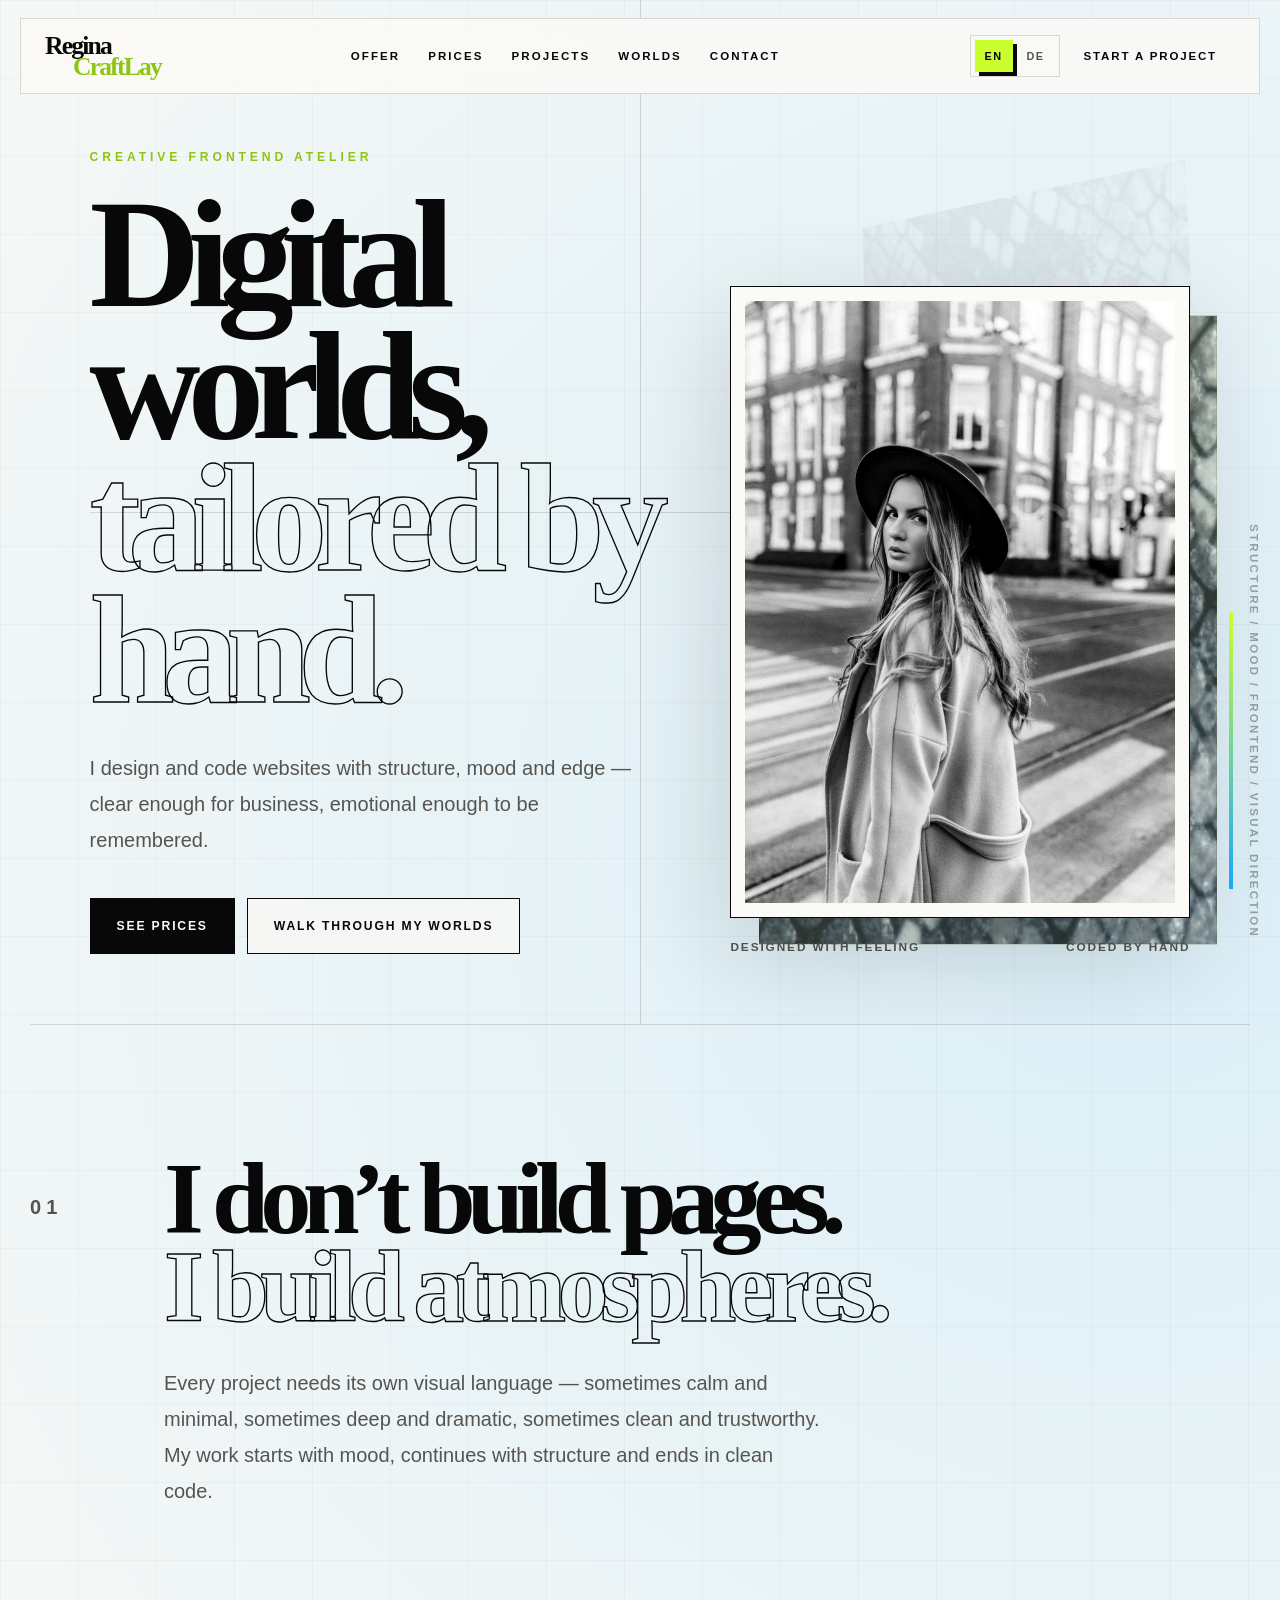
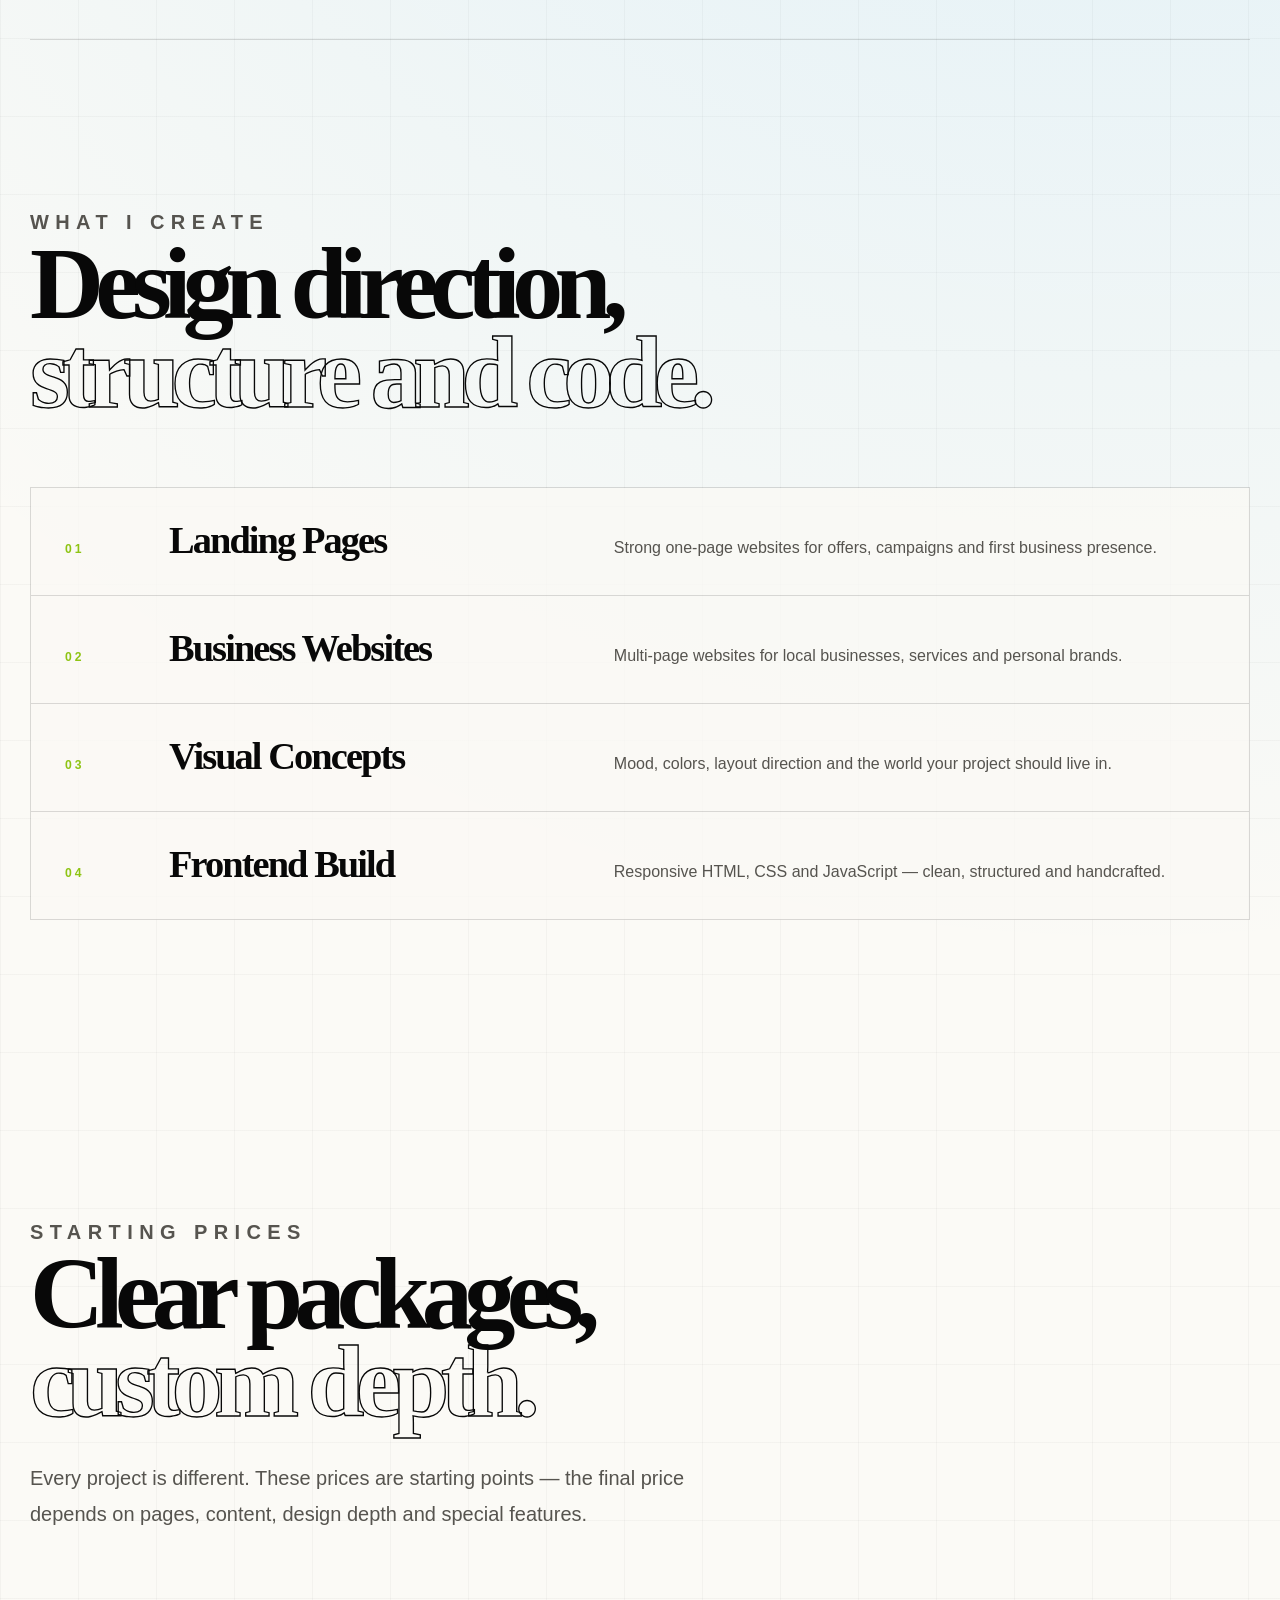
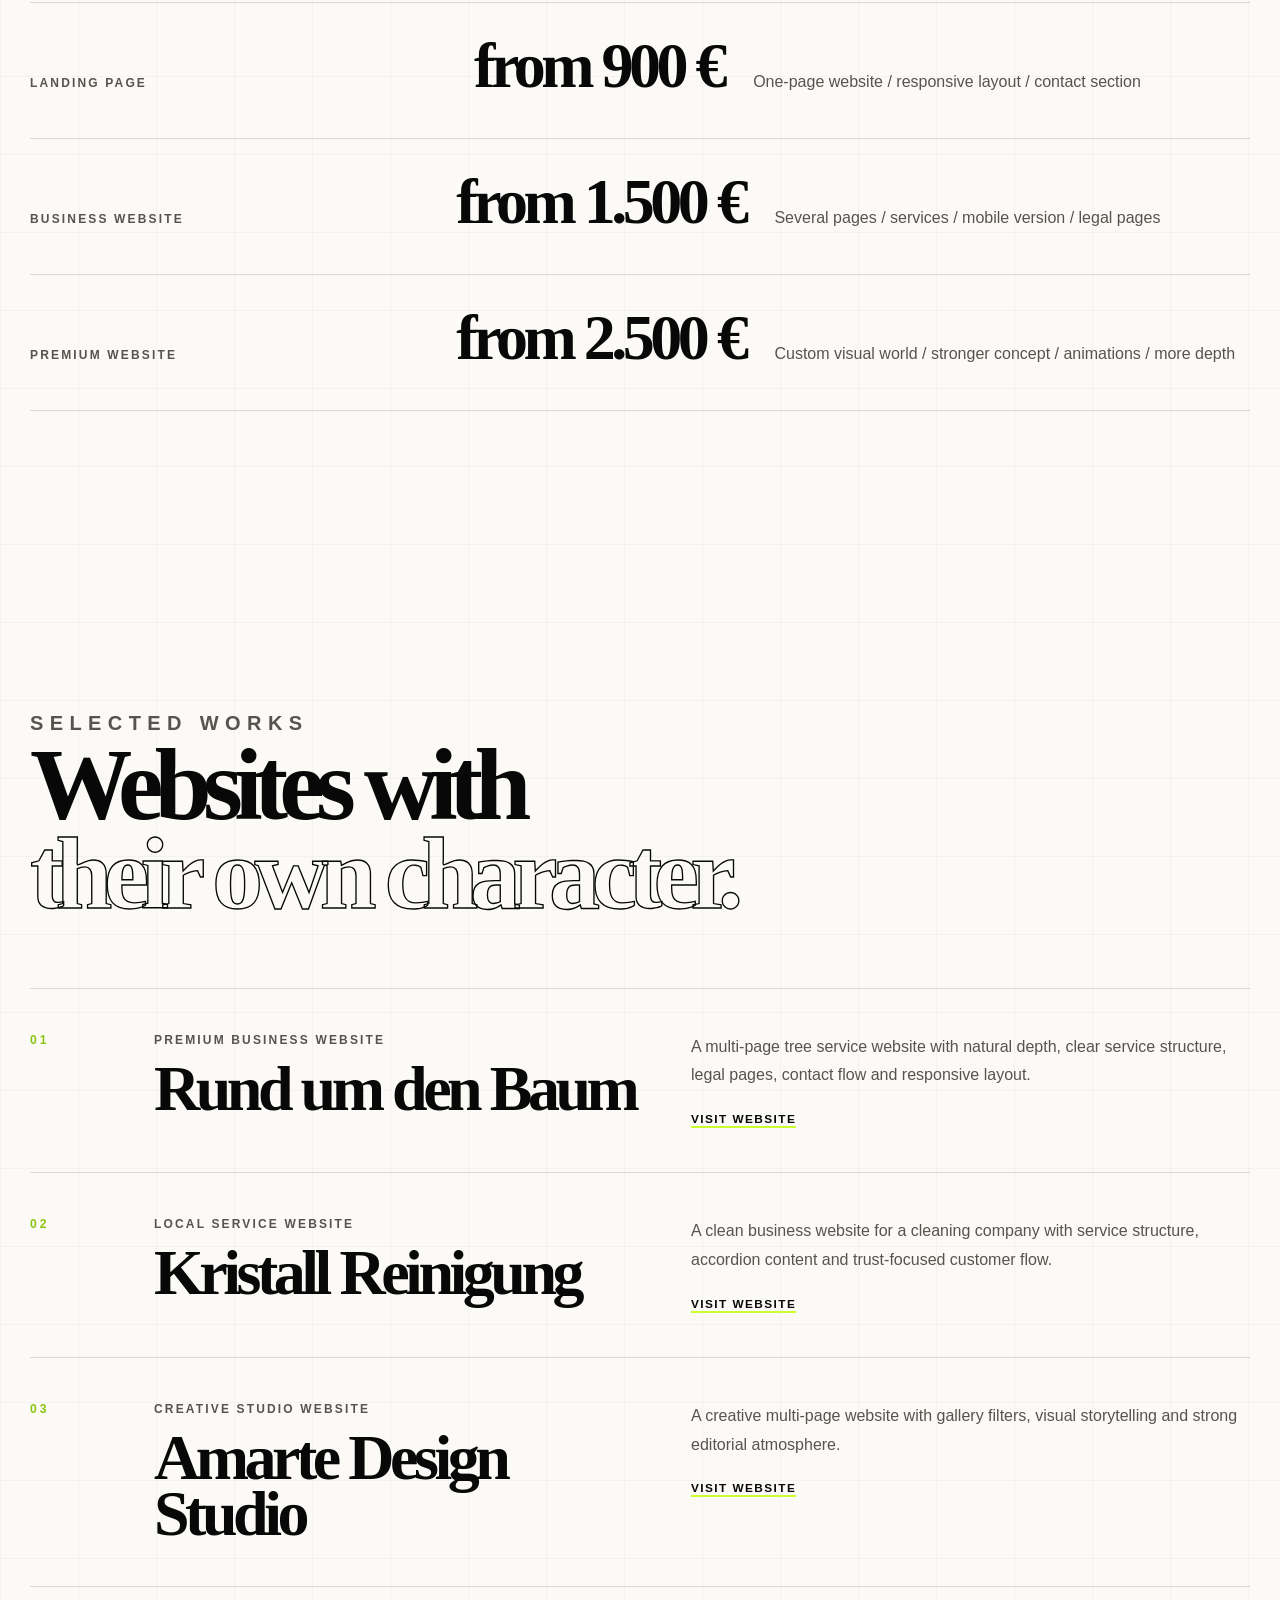
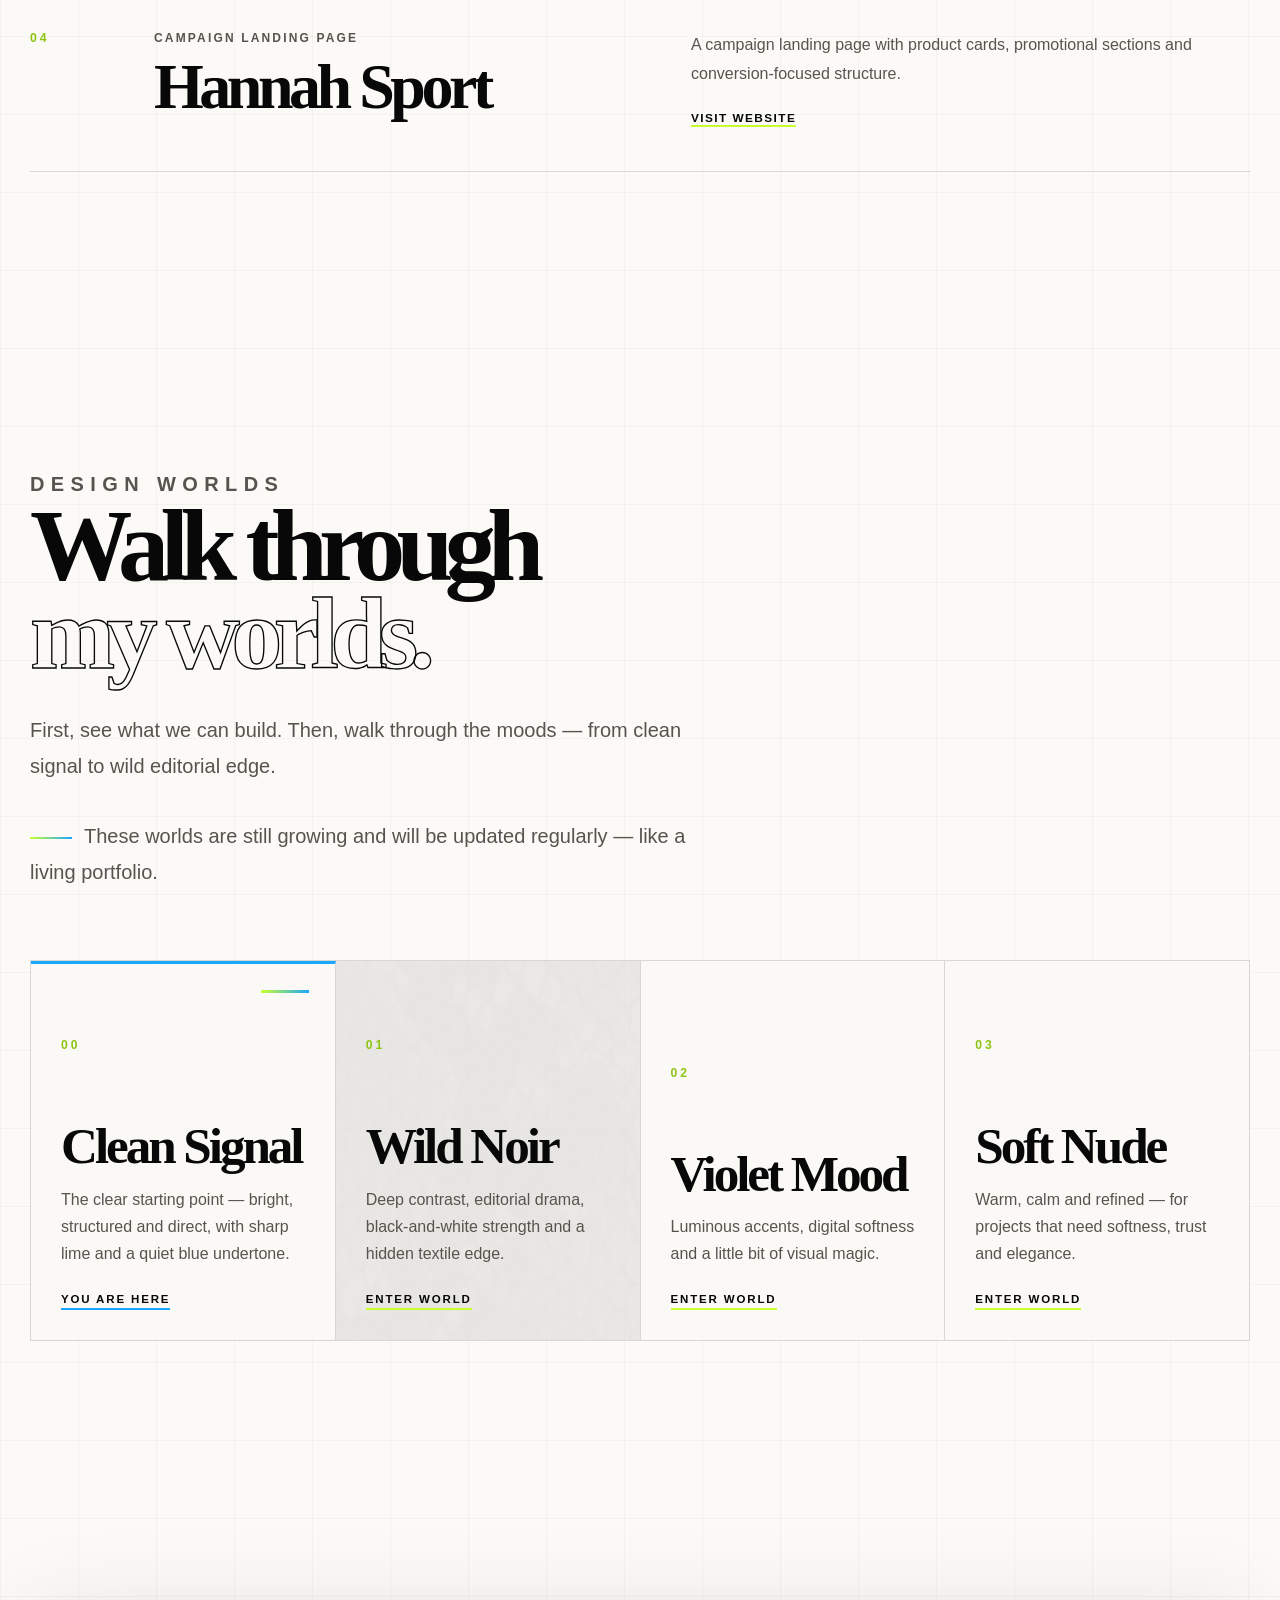
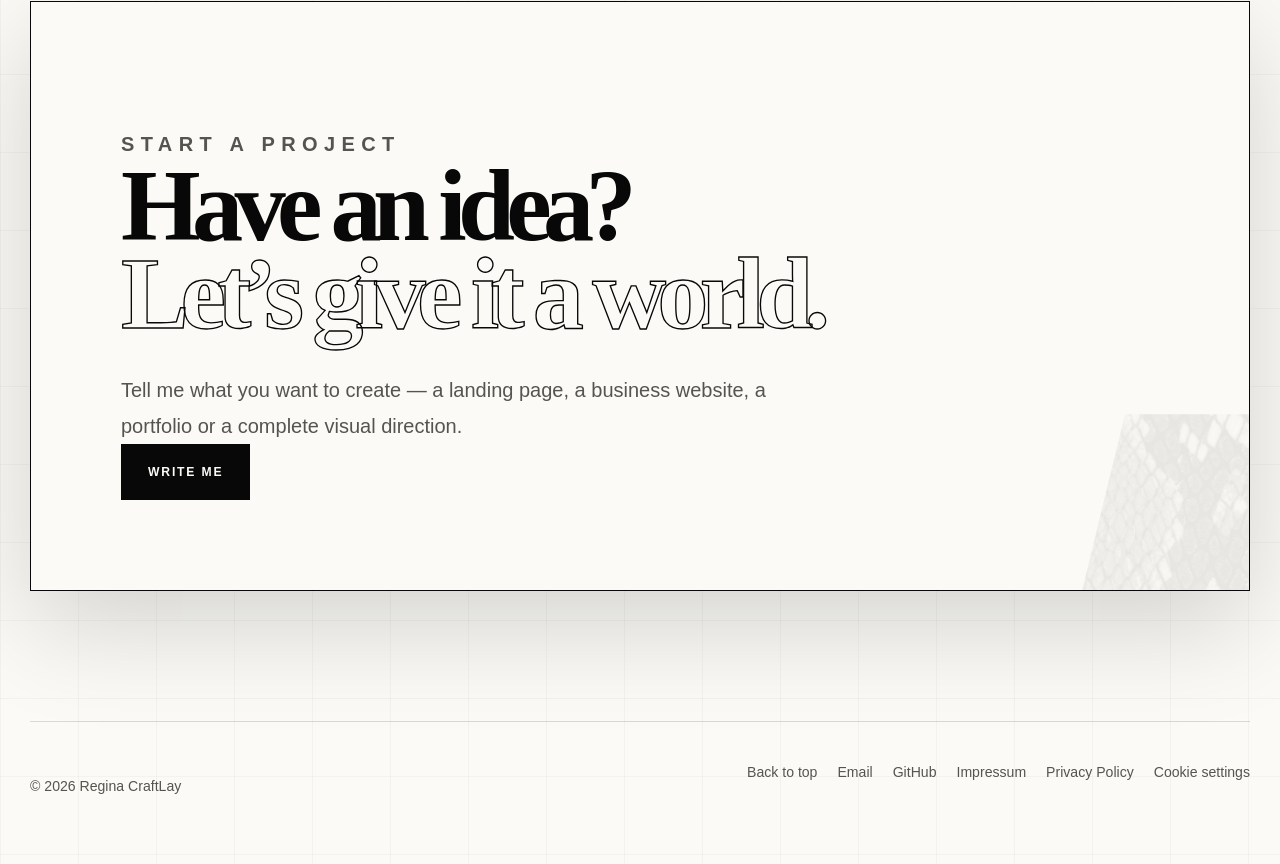
==== commit b2cd01f1: "Polish primary portfolio page, update design worlds, and add legal links" ====
--- a/index.html
+++ b/index.html
@@ -1,316 +1,350 @@
 <!doctype html>
 <html lang="en">
-  <head>
-    <meta charset="UTF-8" />
-    <meta name="viewport" content="width=device-width, initial-scale=1.0" />
-    <title>Regina CraftLay | Creative Frontend Developer</title>
-
-    <link rel="icon" href="assets/media/violet-favicon.png" type="image/png" />
-    <link rel="apple-touch-icon" href="assets/media/violet-favicon.png" />
-
-    <link rel="preconnect" href="https://fonts.googleapis.com" />
-    <link rel="preconnect" href="https://fonts.gstatic.com" crossorigin />
-
-    <link
-      href="https://fonts.googleapis.com/css2?family=Cormorant+Garamond:ital,wght@0,400;0,500;1,500&family=Inter:wght@400;500;600;700&display=swap"
-      rel="stylesheet"
-    />
-
-    <link rel="stylesheet" href="styles/index.css" />
-    <link id="theme-link" rel="stylesheet" href="styles/style-violet.css" />
-  </head>
-
-  <body>
-    <div id="theme-overlay" class="theme-overlay"></div>
-
-    <div class="page" data-theme="violet">
-      <header class="site-header" data-header>
-        <a class="brand" href="#top" aria-label="Regina CraftLay home">
-          REGINA <span>CRAFTLAY</span>
-        </a>
-
-        <nav class="main-nav" aria-label="Primary navigation">
-          <a href="index.html">Home</a>
-          <a href="demos.html">Demos</a>
-          <a href="journal.html">Journal</a>
-          <a href="contact.html">Contact</a>
-        </nav>
-
-        <div class="header-actions">
-          <div
-            class="vibe-switcher desktop-vibe-switcher"
-            aria-label="Choose another visual world"
-            data-vibe-switcher
-          ></div>
-
-          <a class="pill-link" href="contact.html">
-            <span class="star">&#10022;</span>
-            Let's work together
-          </a>
-
-          <button
-            class="menu-toggle"
-            type="button"
-            aria-label="Open menu"
-            aria-expanded="false"
-            data-menu-toggle
-          >
-            <span></span>
-            <span></span>
-          </button>
+<head>
+  <meta charset="utf-8">
+  <meta name="viewport" content="width=device-width, initial-scale=1">
+  <title>Regina CraftLay | Creative Frontend Atelier</title>
+  <meta
+    name="description"
+    content="Creative frontend atelier for websites with structure, mood and edge. Designed with feeling, coded by hand."
+  >
+
+  <link rel="stylesheet" href="styles/index.css">
+</head>
+
+<body>
+  <header class="site-header" id="top">
+    <a class="brand" href="index.html" aria-label="Regina CraftLay home">
+      <span>Regina</span>
+      <span>CraftLay</span>
+    </a>
+
+    <nav class="main-nav" aria-label="Main navigation">
+      <a href="#offer" data-i18n="navOffer">Offer</a>
+      <a href="#prices" data-i18n="navPrices">Prices</a>
+      <a href="#projects" data-i18n="navProjects">Projects</a>
+      <a href="#worlds" data-i18n="navWorlds">Worlds</a>
+      <a href="#contact" data-i18n="navContact">Contact</a>
+    </nav>
+
+    <div class="language-switcher" aria-label="Language switcher">
+      <button type="button" class="is-active" data-lang="en" aria-pressed="true">EN</button>
+      <button type="button" data-lang="de" aria-pressed="false">DE</button>
+    </div>
+
+    <a class="header-link" href="mailto:regina.craftlay@gmail.com" data-i18n="headerCta">
+      Start a project
+    </a>
+
+    <button class="menu-button" type="button" aria-label="Open menu" aria-expanded="false">
+      <span></span>
+      <span></span>
+    </button>
+  </header>
+
+  <nav class="mobile-nav" aria-label="Mobile navigation">
+    <a href="#offer" data-i18n="navOffer">Offer</a>
+    <a href="#prices" data-i18n="navPrices">Prices</a>
+    <a href="#projects" data-i18n="navProjects">Projects</a>
+    <a href="#worlds" data-i18n="navWorlds">Worlds</a>
+    <a href="#contact" data-i18n="navContact">Contact</a>
+  </nav>
+
+  <main>
+    <section class="hero" aria-labelledby="hero-title">
+      <div class="hero-grid" aria-hidden="true"></div>
+      <div class="hero-snake" aria-hidden="true"></div>
+
+      <div class="hero-copy reveal">
+        <p class="eyebrow" data-i18n="heroEyebrow">Creative Frontend Atelier</p>
+
+        <h1 id="hero-title">
+          <span class="solid-title hero-title-line" data-i18n="heroTitle">Digital worlds,</span>
+          <span data-i18n="heroTitleAccent">tailored by hand.</span>
+        </h1>
+
+        <p data-i18n="heroText">
+          I design and code websites with structure, mood and edge — clear enough for business, emotional enough to be remembered.
+        </p>
+
+        <div class="hero-actions">
+          <a class="btn btn-dark" href="#prices" data-i18n="heroButtonPrices">See prices</a>
+          <a class="btn btn-light" href="#worlds" data-i18n="heroButtonWorlds">Walk through my worlds</a>
         </div>
-
-        <nav class="burger-menu" aria-label="Creative menu" data-burger-menu>
-          <a href="index.html">Home</a>
-          <a href="demos.html">Demos</a>
-          <a href="journal.html">Journal</a>
-          <a href="contact.html">Contact</a>
-
-          <div class="mobile-vibe-block">
-            <p>Choose theme</p>
-            <div
-              class="vibe-switcher mobile-vibe-switcher"
-              aria-label="Choose another visual world"
-              data-vibe-switcher
-            ></div>
-          </div>
-        </nav>
-      </header>
-
-      <main id="top">
-        <section class="hero section-grid" aria-labelledby="hero-title">
-          <aside class="section-rail" aria-hidden="true">
-            <i></i>
-            <b></b>
-          </aside>
-
-          <div class="hero-copy">
-            <p class="eyebrow">Frontend developer</p>
-
-            <h1 id="hero-title">
-              I create
-              <em>digital</em>
-              experiences
-              that feel
-              <em class="rose">alive</em>
-            </h1>
-
-            <p class="hero-text">
-              I combine design, code and creative direction to build meaningful digital products.
+      </div>
+
+      <div class="hero-portrait reveal">
+        <div class="portrait-frame">
+          <img src="assets/media/regina-portrait-main.jpeg" alt="Regina, creative frontend developer">
+        </div>
+
+        <div class="portrait-caption">
+          <span data-i18n="heroCaptionOne">Designed with feeling</span>
+          <span data-i18n="heroCaptionTwo">Coded by hand</span>
+        </div>
+      </div>
+
+      <p class="hero-side-text" aria-hidden="true" data-i18n="heroSideText">
+        Structure / Mood / Frontend / Visual Direction
+      </p>
+    </section>
+
+    <section class="statement section reveal">
+      <p class="statement-number" data-i18n="statementNumber">01</p>
+
+      <div>
+        <h2>
+          <span class="solid-title" data-i18n="statementTitle">I don’t build pages.</span>
+          <span data-i18n="statementTitleAccent">I build atmospheres.</span>
+        </h2>
+
+        <p data-i18n="statementText">
+          Every project needs its own visual language — sometimes calm and minimal, sometimes deep and dramatic, sometimes clean and trustworthy. My work starts with mood, continues with structure and ends in clean code.
+        </p>
+      </div>
+    </section>
+
+    <section class="offer section" id="offer" aria-labelledby="offer-title">
+      <div class="section-head reveal">
+        <p class="eyebrow" data-i18n="offerEyebrow">What I create</p>
+
+        <h2 id="offer-title">
+          <span class="solid-title" data-i18n="offerTitle">Design direction,</span>
+          <span data-i18n="offerTitleAccent">structure and code.</span>
+        </h2>
+      </div>
+
+      <div class="offer-table reveal">
+        <article>
+          <span>01</span>
+          <h3 data-i18n="offerOneTitle">Landing Pages</h3>
+          <p data-i18n="offerOneText">Strong one-page websites for offers, campaigns and first business presence.</p>
+        </article>
+
+        <article>
+          <span>02</span>
+          <h3 data-i18n="offerTwoTitle">Business Websites</h3>
+          <p data-i18n="offerTwoText">Multi-page websites for local businesses, services and personal brands.</p>
+        </article>
+
+        <article>
+          <span>03</span>
+          <h3 data-i18n="offerThreeTitle">Visual Concepts</h3>
+          <p data-i18n="offerThreeText">Mood, colors, layout direction and the world your project should live in.</p>
+        </article>
+
+        <article>
+          <span>04</span>
+          <h3 data-i18n="offerFourTitle">Frontend Build</h3>
+          <p data-i18n="offerFourText">Responsive HTML, CSS and JavaScript — clean, structured and handcrafted.</p>
+        </article>
+      </div>
+    </section>
+
+    <section class="prices section" id="prices" aria-labelledby="prices-title">
+      <div class="section-head reveal">
+        <p class="eyebrow" data-i18n="pricesEyebrow">Starting prices</p>
+
+        <h2 id="prices-title">
+          <span class="solid-title" data-i18n="pricesTitle">Clear packages,</span>
+          <span data-i18n="pricesTitleAccent">custom depth.</span>
+        </h2>
+
+        <p data-i18n="pricesText">
+          Every project is different. These prices are starting points — the final price depends on pages, content, design depth and special features.
+        </p>
+      </div>
+
+      <div class="price-list reveal">
+        <article>
+          <p data-i18n="priceOneName">Landing Page</p>
+          <strong data-i18n="priceOneValue">from 900 €</strong>
+          <span data-i18n="priceOneText">One-page website / responsive layout / contact section</span>
+        </article>
+
+        <article>
+          <p data-i18n="priceTwoName">Business Website</p>
+          <strong data-i18n="priceTwoValue">from 1.500 €</strong>
+          <span data-i18n="priceTwoText">Several pages / services / mobile version / legal pages</span>
+        </article>
+
+        <article>
+          <p data-i18n="priceThreeName">Premium Website</p>
+          <strong data-i18n="priceThreeValue">from 2.500 €</strong>
+          <span data-i18n="priceThreeText">Custom visual world / stronger concept / animations / more depth</span>
+        </article>
+      </div>
+    </section>
+
+    <section class="projects section" id="projects" aria-labelledby="projects-title">
+      <div class="section-head reveal">
+        <p class="eyebrow" data-i18n="projectsEyebrow">Selected works</p>
+
+        <h2 id="projects-title">
+          <span class="solid-title" data-i18n="projectsTitle">Websites with</span>
+          <span data-i18n="projectsTitleAccent">their own character.</span>
+        </h2>
+      </div>
+
+      <div class="project-list">
+        <article class="project-row reveal">
+          <div class="project-index">01</div>
+
+          <div class="project-main">
+            <p data-i18n="projectOneType">Premium business website</p>
+            <h3 data-i18n="projectOneTitle">Rund um den Baum</h3>
+          </div>
+
+          <div class="project-text">
+            <p data-i18n="projectOneText">
+              A multi-page tree service website with natural depth, clear service structure, legal pages, contact flow and responsive layout.
             </p>
 
-            <a class="hero-button" href="demos.html">
-              <span class="star">&#10022;</span>
-              View my demos
-            </a>
-          </div>
-
-          <div class="hero-scene" aria-hidden="true">
-            <img class="hero-space" src="assets/media/hero-background.png" alt="" />
-            <div class="code-charge-glow"></div>
-            <img class="hero-hand" src="assets/media/hero-hand2.png" alt="" />
-            <canvas id="heroCanvas" class="hero-canvas"></canvas>
-            <span class="portal-touch"></span>
-            <p class="connected">We are all<br />connected</p>
-          </div>
-        </section>
-
-        
-
-        <section class="about-panel" id="about" aria-label="About, expertise and journal">
-          <img class="portrait-crystals" src="assets/media/crystals.png" alt="" />
-
-          <article class="about-copy">
-            <p class="code-tag">&lt;about&gt;</p>
-            <p class="panel-kicker">About Me</p>
-
-            <h2>
-              I'm a developer
-              with a <em>creative</em> mind
-              and an eye
-              for <em>details.</em>
-            </h2>
-
-            <p>
-              I enjoy the process where design and code come together to create something meaningful.
+            <a href="https://19reginab91.github.io/RundUmDerBaum/start" target="_blank" rel="noopener" data-i18n="projectLink">Visit website</a>
+          </div>
+        </article>
+
+        <article class="project-row reveal">
+          <div class="project-index">02</div>
+
+          <div class="project-main">
+            <p data-i18n="projectTwoType">Local service website</p>
+            <h3 data-i18n="projectTwoTitle">Kristall Reinigung</h3>
+          </div>
+
+          <div class="project-text">
+            <p data-i18n="projectTwoText">
+              A clean business website for a cleaning company with service structure, accordion content and trust-focused customer flow.
             </p>
 
-            <a class="line-link" href="contact.html">More about me <span>&#8594;</span></a>
-            <p class="code-tag code-tag-end">&lt;/about&gt;</p>
-          </article>
-
-          <figure class="portrait-card">
-            <img class="portrait-nebula" src="assets/media/nebula.png" alt="" />
-            <div class="portrait-frame"></div>
-            <img class="portrait-person" src="assets/media/regina-cut.png" alt="Regina portrait" />
-          </figure>
-
-          <article class="skills" id="skills">
-            <p class="code-tag">&lt;expertise&gt;</p>
-            <p class="panel-kicker">Creative & Technical Spectrum</p>
-
-            <div class="skill-group">
-              <span>Concept & Vision</span>
-              <p>Author's Web Design / Deep Creative Strategy / Figma Proficiency</p>
-            </div>
-
-            <div class="skill-group">
-              <span>Code & Texture</span>
-              <p>HTML5 / CSS3 / SASS / JavaScript (ES6+) / React</p>
-            </div>
-
-            <div class="skill-group">
-              <span>Environment & Workflow</span>
-              <p>VS Code / Git / GitHub</p>
-            </div>
-
-            <div class="skill-group">
-              <span>Next-Gen Engineering</span>
-              <p>AI-Assisted Development (ChatGPT / Gemini / Codex)</p>
-            </div>
-
-            <a class="download-link" href="contact.html">Let's create together <span>&#8594;</span></a>
-            <p class="code-tag code-tag-end">&lt;/expertise&gt;</p>
-          </article>
-
-          <article class="journal" id="journal">
-            <div class="journal-inner">
-              <p class="code-tag">&lt;journal&gt;</p>
-              <p class="panel-kicker">Journal</p>
-
-              <h2>
-                Thoughts,
-                inspiration and
-                creative <em>process.</em>
-              </h2>
-
-              <a class="line-link" href="journal.html">
-                Explore the Journal
-                <span>&#8594;</span>
-              </a>
-
-              <img class="journal-crystals" src="assets/media/journal-crystals.png" alt="" />
-              <p class="code-tag code-tag-end">&lt;/journal&gt;</p>
-            </div>
-          </article>
-        </section>
-
-        <section class="work" id="demos" aria-labelledby="demos-title">
-          <div class="section-label">
-            <i></i>
-            <p class="section-kicker">Portfolio pieces</p>
-
-            <h2 id="demos-title">
-              Creative<br />
-              Demos
-            </h2>
-
-            <a href="demos.html">
-              Explore all demos
-              <b>+</b>
-            </a>
-          </div>
-
-          <div class="work-stage">
-            <div class="project-strip" data-project-strip>
-              <article class="project-card">
-                <img src="assets/media/calculator.png" alt="Calculator project preview" />
-                <div class="project-card__info">
-                  <h3>Calculator</h3>
-                  <p>Web design / development</p>
-                </div>
-                <a href="demos.html" aria-label="Open Calculator project">&#8594;</a>
-              </article>
-
-              <article class="project-card">
-                <img src="assets/media/kristall-reinigung.png" alt="Kristall Reinigung project preview" />
-                <div class="project-card__info">
-                  <h3>Kristall</h3>
-                  <p>Business landing page</p>
-                </div>
-                <a href="demos.html" aria-label="Open Kristall project">&#8594;</a>
-              </article>
-
-              <article class="project-card">
-                <img src="assets/media/amarte.png" alt="Amarte Design Studio project preview" />
-                <div class="project-card__info">
-                  <h3>Amarte</h3>
-                  <p>Creative portfolio</p>
-                </div>
-                <a href="demos.html" aria-label="Open Amarte project">&#8594;</a>
-              </article>
-
-              <article class="project-card">
-                <img src="assets/media/hanna-sport.png" alt="Hanna Sport project preview" />
-                <div class="project-card__info">
-                  <h3>Hanna Sport</h3>
-                  <p>Campaign / animation</p>
-                </div>
-                <a href="demos.html" aria-label="Open Hanna Sport project">&#8594;</a>
-              </article>
-
-              <article class="project-card">
-                <img src="assets/media/tree-service.png" alt="Tree Service project preview" />
-                <div class="project-card__info">
-                  <h3>Tree Service</h3>
-                  <p>Landing page / UI</p>
-                </div>
-                <a href="demos.html" aria-label="Open Tree Service project">&#8594;</a>
-              </article>
-            </div>
-
-            <div class="slider-dots" aria-label="Project navigation">
-              <button class="active" type="button" data-dot="0" aria-label="Go to project 1"></button>
-              <button type="button" data-dot="1" aria-label="Go to project 2"></button>
-              <button type="button" data-dot="2" aria-label="Go to project 3"></button>
-              <button type="button" data-dot="3" aria-label="Go to project 4"></button>
-              <button type="button" data-dot="4" aria-label="Go to project 5"></button>
-            </div>
-          </div>
-        </section>
-      </main>
-
-      <footer class="site-footer" id="contact">
-        <img class="footer-bg" src="assets/media/footer-bg.jpeg" alt="" />
-        <canvas id="footerCanvas" class="footer-canvas" aria-hidden="true"></canvas>
-        <div class="footer-overlay"></div>
-
-        <div class="footer-code">
-          <p>
-            let imagination = true;<br />
-            while(creating) {<br />
-            &nbsp;&nbsp;dream();<br />
-            &nbsp;&nbsp;code();<br />
-            &nbsp;&nbsp;makeItAlive();<br />
-            }
+            <a href="https://19reginab91.github.io/Kristall-Reinigung/" target="_blank" rel="noopener" data-i18n="projectLink">Visit website</a>
+          </div>
+        </article>
+
+        <article class="project-row reveal">
+          <div class="project-index">03</div>
+
+          <div class="project-main">
+            <p data-i18n="projectThreeType">Creative studio website</p>
+            <h3 data-i18n="projectThreeTitle">Amarte Design Studio</h3>
+          </div>
+
+          <div class="project-text">
+            <p data-i18n="projectThreeText">
+              A creative multi-page website with gallery filters, visual storytelling and strong editorial atmosphere.
+            </p>
+
+            <a href="https://19reginab91.github.io/Amarte_Design_Studio/" target="_blank" rel="noopener" data-i18n="projectLink">Visit website</a>
+          </div>
+        </article>
+
+        <article class="project-row reveal">
+          <div class="project-index">04</div>
+
+          <div class="project-main">
+            <p data-i18n="projectFourType">Campaign landing page</p>
+            <h3 data-i18n="projectFourTitle">Hannah Sport</h3>
+          </div>
+
+          <div class="project-text">
+            <p data-i18n="projectFourText">
+              A campaign landing page with product cards, promotional sections and conversion-focused structure.
+            </p>
+
+            <a href="https://19reginab91.github.io/Hannah-sport-campaign-landing/" target="_blank" rel="noopener" data-i18n="projectLink">Visit website</a>
+          </div>
+        </article>
+      </div>
+    </section>
+
+    <section class="worlds section" id="worlds" aria-labelledby="worlds-title">
+      <div class="section-head reveal">
+        <p class="eyebrow" data-i18n="worldsEyebrow">Design worlds</p>
+
+        <h2 id="worlds-title">
+          <span class="solid-title" data-i18n="worldsTitle">Walk through</span>
+          <span data-i18n="worldsTitleAccent">my worlds.</span>
+        </h2>
+
+        <p data-i18n="worldsText">
+          First, see what we can build. Then, walk through the moods — from clean signal to wild editorial edge.
+        </p>
+
+        <p class="worlds-note" data-i18n="worldsNote">
+          These worlds are still growing and will be updated regularly — like a living portfolio.
+        </p>
+      </div>
+
+      <div class="world-grid">
+        <article class="world-card reveal world-card-primary">
+          <span>00</span>
+          <h3 data-i18n="worldPrimaryTitle">Clean Signal</h3>
+          <p data-i18n="worldPrimaryText">
+            The clear starting point — bright, structured and direct, with sharp lime and a quiet blue undertone.
           </p>
-        </div>
-
-        <div class="footer-cta">
-          <h2>
-            Imagination has
-            no limits.
-            <em>Let's create.</em>
-          </h2>
-
-          <a href="contact.html">Let's talk <span>+</span></a>
-        </div>
-
-        <ul class="social-links" aria-label="Social links">
-          <li><a href="#contact">Instagram</a></li>
-          <li><a href="#contact">LinkedIn</a></li>
-          <li><a href="https://github.com/19ReginaB91" target="_blank">GitHub</a></li>
-          <li><a href="mailto:regina.craftlay@gmail.com">Email me</a></li>
-        </ul>
-
-        <div class="footer-bottom">
-          <span>&copy; 2026 Regina CraftLay</span>
-          <span>Based in Germany</span>
-          <a href="#top">Back to top <b>&#8593;</b></a>
-        </div>
-      </footer>
+          <a class="world-link is-current" href="index.html" data-i18n="worldCurrent">You are here</a>
+        </article>
+
+        <article class="world-card reveal world-card-snake">
+          <span>01</span>
+          <h3 data-i18n="worldOneTitle">Wild Noir</h3>
+          <p data-i18n="worldOneText">
+            Deep contrast, editorial drama, black-and-white strength and a hidden textile edge.
+          </p>
+          <a class="world-link" href="wild-index.html" data-i18n="worldVisit">Enter world</a>
+        </article>
+
+        <article class="world-card reveal world-card-violet">
+          <span>02</span>
+          <h3 data-i18n="worldTwoTitle">Violet Mood</h3>
+          <p data-i18n="worldTwoText">
+            Luminous accents, digital softness and a little bit of visual magic.
+          </p>
+          <a class="world-link" href="violet-index.html" data-i18n="worldVisit">Enter world</a>
+        </article>
+
+        <article class="world-card reveal world-card-nude">
+          <span>03</span>
+          <h3 data-i18n="worldThreeTitle">Soft Nude</h3>
+          <p data-i18n="worldThreeText">
+            Warm, calm and refined — for projects that need softness, trust and elegance.
+          </p>
+          <a class="world-link" href="nude-index.html" data-i18n="worldVisit">Enter world</a>
+        </article>
+      </div>
+    </section>
+
+    <section class="contact section" id="contact" aria-labelledby="contact-title">
+      <div class="contact-panel reveal">
+        <p class="eyebrow" data-i18n="contactEyebrow">Start a project</p>
+
+        <h2 id="contact-title">
+          <span class="solid-title" data-i18n="contactTitle">Have an idea?</span>
+          <span data-i18n="contactTitleAccent">Let’s give it a world.</span>
+        </h2>
+
+        <p data-i18n="contactText">
+          Tell me what you want to create — a landing page, a business website, a portfolio or a complete visual direction.
+        </p>
+
+        <a class="btn btn-dark" href="mailto:regina.craftlay@gmail.com" data-i18n="contactButton">Write me</a>
+      </div>
+    </section>
+  </main>
+
+  <footer class="site-footer">
+    <p>© <span id="year"></span> Regina CraftLay</p>
+
+    <div>
+      <a href="#top" data-i18n="footerBack">Back to top</a>
+      <a href="mailto:regina.craftlay@gmail.com" data-i18n="footerEmail">Email</a>
+      <a href="https://github.com/19ReginaB91" target="_blank" rel="noopener" data-i18n="footerGithub">GitHub</a>
+      <a href="impressum.html" data-i18n="footerImpressum">Impressum</a>
+      <a href="datenschutz.html" data-i18n="footerDatenschutz">Privacy Policy</a>
+      <a href="cookies.html" data-i18n="footerCookies">Cookie settings</a>
     </div>
-
-    <script src="scripts/index.js"></script>
-  </body>
+  </footer>
+
+  <script src="scripts/index.js"></script>
+</body>
 </html>
--- a/styles/index.css
+++ b/styles/index.css
@@ -1,17 +1,25 @@
 :root {
-  --ink: #251936;
-  --muted: #645a78;
-  --violet: #6f4fa4;
-  --rose: #bb78a7;
-  --blue: #5faad7;
-  --paper: #eee4ec;
-  --soft: #dfd3e6;
-  --line: rgba(67, 47, 103, 0.2);
-  --white: #fff9ff;
-  --glow: rgba(173, 224, 255, 0.45);
-}
-
-* {
+  --black: #080808;
+  --ink: #171717;
+  --ink-soft: #56544f;
+  --white: #fbfaf6;
+  --milk: #f0eee7;
+  --line: rgba(8, 8, 8, .14);
+  --lime: #c9ff2f;
+  --lime-deep: #8ec414;
+  --blue-signal: #1aa7ff;
+  --blue-soft: rgba(26, 167, 255, .14);
+  --shadow: 0 34px 100px rgba(8, 8, 8, .16);
+  --serif: Georgia, "Times New Roman", serif;
+  --sans: Arial, Helvetica, sans-serif;
+  --container: min(1220px, calc(100% - 44px));
+  --header-height: 76px;
+  --ease: .35s ease;
+}
+
+*,
+*::before,
+*::after {
   box-sizing: border-box;
 }
 
@@ -21,9 +29,14 @@
 
 body {
   margin: 0;
-  color: var(--ink);
-  background: var(--paper);
-  font-family: "Inter", sans-serif;
+  color: var(--black);
+  background:
+    radial-gradient(circle at 88% 12%, var(--blue-soft), transparent 26%),
+    linear-gradient(rgba(8, 8, 8, .032) 1px, transparent 1px),
+    linear-gradient(90deg, rgba(8, 8, 8, .032) 1px, transparent 1px),
+    var(--white);
+  background-size: auto, 78px 78px, 78px 78px;
+  font-family: var(--sans);
   overflow-x: hidden;
 }
 
@@ -31,8 +44,9 @@
   overflow: hidden;
 }
 
-body.world-rebuild-active {
-  overflow: hidden;
+img {
+  display: block;
+  max-width: 100%;
 }
 
 a {
@@ -40,2053 +54,949 @@
   text-decoration: none;
 }
 
-img {
-  display: block;
-  max-width: 100%;
-}
-
-.page {
-  min-height: 100vh;
-  overflow: hidden;
-}
-
-/* HEADER */
+button {
+  border: 0;
+  background: none;
+  font: inherit;
+  cursor: pointer;
+}
+
+::selection {
+  color: var(--black);
+  background: var(--lime);
+}
 
 .site-header {
   position: fixed;
-  z-index: 1000;
+  z-index: 50;
+  top: 18px;
+  left: 50%;
+  width: min(1240px, calc(100% - 36px));
+  min-height: var(--header-height);
+  padding: 16px 18px 16px 24px;
+  display: grid;
+  grid-template-columns: auto 1fr auto auto auto;
+  align-items: center;
+  gap: 24px;
+  border: 1px solid var(--line);
+  background: rgba(251, 250, 246, .84);
+  backdrop-filter: blur(18px);
+  transform: translateX(-50%);
+  transition: box-shadow var(--ease), background var(--ease);
+}
+
+.site-header.is-scrolled {
+  background: rgba(251, 250, 246, .94);
+  box-shadow: 0 18px 60px rgba(8, 8, 8, .08);
+}
+
+.brand {
+  display: grid;
+  line-height: .82;
+  font-family: var(--serif);
+  font-size: clamp(1.35rem, 2vw, 1.9rem);
+  font-weight: 700;
+  letter-spacing: -.07em;
+}
+
+.brand span:last-child {
+  padding-left: 28px;
+  color: var(--lime-deep);
+}
+
+.main-nav {
+  justify-self: center;
+  display: flex;
+  gap: 28px;
+  font-size: .72rem;
+  font-weight: 900;
+  letter-spacing: .18em;
+  text-transform: uppercase;
+}
+
+.main-nav a,
+.header-link {
+  position: relative;
+  padding: 8px 0;
+}
+
+.main-nav a::after,
+.header-link::after {
+  content: "";
+  position: absolute;
+  left: 0;
+  bottom: 1px;
+  width: 0;
+  height: 2px;
+  background: var(--lime);
+  transition: width var(--ease);
+}
+
+.main-nav a:hover::after,
+.header-link:hover::after {
+  width: 100%;
+}
+
+.header-link {
+  font-size: .72rem;
+  font-weight: 900;
+  letter-spacing: .16em;
+  text-transform: uppercase;
+}
+
+.language-switcher {
+  display: inline-flex;
+  align-items: center;
+  gap: 4px;
+  padding: 4px;
+  border: 1px solid var(--line);
+  background: rgba(251, 250, 246, .7);
+}
+
+.language-switcher button {
+  min-width: 38px;
+  min-height: 32px;
+  padding: 7px 9px;
+  color: var(--ink-soft);
+  font-size: .68rem;
+  font-weight: 900;
+  letter-spacing: .14em;
+  transition: background var(--ease), color var(--ease), box-shadow var(--ease);
+}
+
+.language-switcher button.is-active {
+  color: var(--black);
+  background: var(--lime);
+  box-shadow: 4px 4px 0 var(--black);
+}
+
+.menu-button {
+  display: none;
+  width: 48px;
+  height: 48px;
+  border: 1px solid var(--black);
+  position: relative;
+}
+
+.menu-button span {
+  position: absolute;
+  left: 13px;
+  width: 20px;
+  height: 2px;
+  background: var(--black);
+  transition: var(--ease);
+}
+
+.menu-button span:first-child {
+  top: 18px;
+}
+
+.menu-button span:last-child {
+  top: 28px;
+}
+
+body.menu-open .menu-button span:first-child {
+  top: 23px;
+  transform: rotate(45deg);
+}
+
+body.menu-open .menu-button span:last-child {
+  top: 23px;
+  transform: rotate(-45deg);
+}
+
+.mobile-nav {
+  position: fixed;
+  z-index: 45;
+  inset: 0;
+  padding: 130px 24px 40px;
+  display: none;
+  align-content: center;
+  gap: 14px;
+  background: rgba(251, 250, 246, .97);
+  backdrop-filter: blur(18px);
+  opacity: 0;
+  pointer-events: none;
+  transition: opacity var(--ease);
+}
+
+.mobile-nav a {
+  padding: 20px 0;
+  border-bottom: 1px solid var(--line);
+  font-family: var(--serif);
+  font-size: clamp(2.4rem, 12vw, 5rem);
+  line-height: .9;
+  letter-spacing: -.07em;
+}
+
+body.menu-open .mobile-nav {
+  opacity: 1;
+  pointer-events: auto;
+}
+
+.section {
+  width: var(--container);
+  margin: 0 auto;
+  padding: 130px 0;
+}
+
+.hero {
+  position: relative;
+  min-height: 100svh;
+  padding: 150px max(22px, 7vw) 70px;
+  display: grid;
+  grid-template-columns: minmax(0, 1fr) minmax(330px, 460px);
+  align-items: end;
+  gap: 70px;
+  overflow: hidden;
+}
+
+.hero-grid {
+  position: absolute;
+  inset: 0;
+  pointer-events: none;
+}
+
+.hero-grid::before {
+  content: "";
+  position: absolute;
+  left: max(22px, 7vw);
+  right: max(22px, 7vw);
+  top: 50%;
+  height: 1px;
+  background: var(--line);
+}
+
+.hero-grid::after {
+  content: "";
+  position: absolute;
+  left: 50%;
   top: 0;
-  left: 0;
-  right: 0;
-  display: grid;
-  grid-template-columns: 230px 1fr auto;
-  align-items: center;
-  gap: 28px;
-  padding: 30px 6.2vw;
-  background: transparent;
-  transition: 0.35s ease;
-}
-
-.site-header.is-scrolled,
-.site-header.is-open {
-  padding-block: 18px;
-  background: rgba(255, 245, 255, 0.44);
-  backdrop-filter: blur(18px);
-  -webkit-backdrop-filter: blur(18px);
-}
-
-.brand {
-  position: relative;
-  z-index: 1002;
-  display: inline-flex;
-  flex-direction: column;
-  gap: 3px;
-  width: max-content;
-  font-size: 19px;
-  letter-spacing: 0.34em;
-  font-weight: 500;
-  line-height: 1;
-}
-
-.brand span {
-  font-size: 9px;
-  letter-spacing: 0.46em;
-  opacity: 0.66;
-}
-
-.main-nav {
+  bottom: 0;
+  width: 1px;
+  background: var(--line);
+}
+
+.hero-snake {
+  position: absolute;
+  right: 4vw;
+  top: 19%;
+  width: 30vw;
+  min-width: 320px;
+  aspect-ratio: 1;
+  background: url("../assets/media/grey-snake.png") center / cover no-repeat;
+  opacity: .06;
+  clip-path: polygon(14% 0, 100% 0, 84% 100%, 0 82%);
+  transform: rotate(-12deg);
+  filter: grayscale(1) contrast(1.15);
+  box-shadow: 30px 30px 90px var(--blue-soft);
+  pointer-events: none;
+}
+
+.hero-copy {
+  position: relative;
+  z-index: 2;
+  max-width: 880px;
+}
+
+.eyebrow {
+  margin: 0 0 24px;
+  color: var(--lime-deep);
+  font-size: .76rem;
+  font-weight: 900;
+  letter-spacing: .32em;
+  text-transform: uppercase;
+}
+
+.hero h1,
+.statement h2,
+.section-head h2,
+.contact-panel h2 {
+  margin: 0;
+  font-family: var(--serif);
+  font-weight: 700;
+  line-height: .86;
+  letter-spacing: -.085em;
+}
+
+.hero h1 {
+  font-size: clamp(5.2rem, 12vw, 12rem);
+}
+
+.hero h1 span,
+.statement h2 span,
+.section-head h2 span,
+.contact-panel h2 span {
+  display: block;
+  color: transparent;
+  -webkit-text-stroke: 1.35px var(--black);
+}
+
+.hero h1 .solid-title,
+.statement h2 .solid-title,
+.section-head h2 .solid-title,
+.contact-panel h2 .solid-title {
+  color: var(--black);
+  -webkit-text-stroke: 0;
+}
+
+.hero-copy > p:not(.eyebrow),
+.statement p,
+.section-head > p,
+.contact-panel > p {
+  max-width: 660px;
+  margin: 34px 0 0;
+  color: var(--ink-soft);
+  font-size: clamp(1.05rem, 1.7vw, 1.25rem);
+  line-height: 1.8;
+}
+
+.hero-actions {
+  margin-top: 40px;
   display: flex;
-  justify-content: center;
-  gap: clamp(22px, 3vw, 54px);
-}
-
-.main-nav a {
-  font-size: 11px;
-  font-weight: 700;
-  text-transform: uppercase;
-  letter-spacing: 0.12em;
-  opacity: 0.78;
-  transition: 0.3s ease;
-}
-
-.main-nav a:hover,
-.main-nav a.active {
-  opacity: 1;
-  color: var(--violet);
-}
-
-.header-actions {
-  position: relative;
-  z-index: 1002;
-  display: flex;
-  align-items: center;
-  gap: 18px;
-}
-
-.pill-link,
-.hero-button {
+  flex-wrap: wrap;
+  gap: 12px;
+}
+
+.btn {
+  min-height: 56px;
+  padding: 18px 26px;
   display: inline-flex;
   align-items: center;
   justify-content: center;
+  border: 1px solid var(--black);
+  font-size: .76rem;
+  font-weight: 900;
+  letter-spacing: .15em;
+  text-transform: uppercase;
+  transition: transform var(--ease), background var(--ease), color var(--ease), box-shadow var(--ease);
+}
+
+.btn:hover {
+  transform: translateY(-3px);
+}
+
+.btn-dark {
+  color: var(--white);
+  background: var(--black);
+}
+
+.btn-dark:hover {
+  box-shadow: 12px 12px 0 var(--lime);
+}
+
+.btn-light {
+  color: var(--black);
+  background: rgba(251, 250, 246, .7);
+}
+
+.btn-light:hover {
+  background: var(--lime);
+}
+
+.hero-portrait {
+  position: relative;
+  z-index: 2;
+}
+
+.portrait-frame {
+  position: relative;
+  border: 1px solid var(--black);
+  padding: 14px;
+  background: var(--white);
+  box-shadow: var(--shadow);
+}
+
+.portrait-frame::before {
+  content: "";
+  position: absolute;
+  inset: 28px -28px -28px 28px;
+  z-index: -1;
+  border: 1px solid var(--line);
+  background:
+    linear-gradient(135deg, rgba(201, 255, 47, .18), rgba(26, 167, 255, .08)),
+    url("../assets/media/grey-snake.png") center / cover no-repeat;
+  opacity: .82;
+  filter: grayscale(.35) contrast(1.05);
+}
+
+.portrait-frame::after {
+  content: "";
+  position: absolute;
+  right: -44px;
+  bottom: 28px;
+  width: 4px;
+  height: 44%;
+  background: linear-gradient(var(--lime), var(--blue-signal));
+}
+
+.portrait-frame img {
+  width: 100%;
+  aspect-ratio: 4 / 5.6;
+  object-fit: cover;
+  filter: grayscale(1) contrast(1.08);
+}
+
+.portrait-caption {
+  margin-top: 22px;
+  display: flex;
+  justify-content: space-between;
   gap: 16px;
-  height: 54px;
-  padding: 0 26px;
-  border: 1px solid rgba(255, 255, 255, 0.42);
-  border-radius: 999px;
-  background: rgba(255, 255, 255, 0.1);
-  backdrop-filter: blur(14px);
-  -webkit-backdrop-filter: blur(14px);
-  font-size: 11px;
-  font-weight: 700;
-  letter-spacing: 0.16em;
+  color: var(--ink-soft);
+  font-size: .74rem;
+  font-weight: 900;
+  letter-spacing: .16em;
   text-transform: uppercase;
-  transition: 0.35s ease;
-}
-
-.pill-link:hover,
-.hero-button:hover {
-  transform: translateY(-2px);
-}
-
-.star {
-  font-size: 18px;
-}
-
-/* VIBE SWITCHER */
-
-.vibe-switcher {
-  display: flex;
-  align-items: center;
-  gap: 7px;
-  padding: 5px;
-  border: 1px solid rgba(255, 255, 255, 0.28);
-  border-radius: 999px;
+}
+
+.hero-side-text {
+  position: absolute;
+  right: 20px;
+  bottom: 86px;
+  margin: 0;
+  writing-mode: vertical-rl;
+  color: rgba(8, 8, 8, .34);
+  font-size: .72rem;
+  font-weight: 900;
+  letter-spacing: .2em;
+  text-transform: uppercase;
+}
+
+.statement {
+  display: grid;
+  grid-template-columns: 90px 1fr;
+  gap: 44px;
+  border-top: 1px solid var(--line);
+  border-bottom: 1px solid var(--line);
+}
+
+.statement-number {
+  margin: 0;
+  color: var(--lime-deep);
+  font-size: .8rem;
+  font-weight: 900;
+  letter-spacing: .26em;
+}
+
+.statement h2 {
+  max-width: 900px;
+  font-size: clamp(3.4rem, 8vw, 8rem);
+}
+
+.section-head {
+  max-width: 860px;
+  margin-bottom: 70px;
+}
+
+.section-head h2,
+.contact-panel h2 {
+  font-size: clamp(3.4rem, 8vw, 8rem);
+}
+
+.offer-table {
+  display: grid;
+  border-top: 1px solid var(--line);
+  border-left: 1px solid var(--line);
+}
+
+.offer-table article {
+  display: grid;
+  grid-template-columns: 80px minmax(240px, .7fr) 1fr;
+  gap: 24px;
+  padding: 34px;
+  border-right: 1px solid var(--line);
+  border-bottom: 1px solid var(--line);
+  align-items: baseline;
+  background: rgba(251, 250, 246, .74);
+}
+
+.offer-table span,
+.project-index,
+.world-card span {
+  color: var(--lime-deep);
+  font-size: .76rem;
+  font-weight: 900;
+  letter-spacing: .24em;
+}
+
+.offer-table h3 {
+  margin: 0;
+  font-family: var(--serif);
+  font-size: clamp(2rem, 3vw, 3.2rem);
+  line-height: .95;
+  letter-spacing: -.05em;
+}
+
+.offer-table p {
+  margin: 0;
+  color: var(--ink-soft);
+  line-height: 1.7;
+}
+
+.price-list {
+  border-top: 1px solid var(--line);
+}
+
+.price-list article {
+  display: grid;
+  grid-template-columns: 1fr auto 1.2fr;
+  gap: 30px;
+  padding: 34px 0;
+  align-items: baseline;
+  border-bottom: 1px solid var(--line);
+}
+
+.price-list article p,
+.project-main p {
+  margin: 0 0 14px;
+  color: var(--ink-soft);
+  font-size: .75rem;
+  font-weight: 900;
+  letter-spacing: .18em;
+  text-transform: uppercase;
+}
+
+.price-list strong {
+  font-family: var(--serif);
+  font-size: clamp(2.6rem, 5vw, 5rem);
+  line-height: .9;
+  letter-spacing: -.07em;
+  white-space: nowrap;
+}
+
+.price-list article span {
+  color: var(--ink-soft);
+  line-height: 1.7;
+}
+
+.project-list {
+  border-top: 1px solid var(--line);
+}
+
+.project-row {
+  position: relative;
+  display: grid;
+  grid-template-columns: 90px minmax(280px, .9fr) 1fr;
+  gap: 34px;
+  padding: 44px 0;
+  border-bottom: 1px solid var(--line);
+  align-items: start;
+  transition: padding-left var(--ease);
+}
+
+.project-row::after {
+  content: "";
+  position: absolute;
+  top: 18px;
+  bottom: 18px;
+  right: 0;
+  width: 0;
   background:
-    linear-gradient(135deg, rgba(255, 255, 255, 0.2), rgba(255, 255, 255, 0.07));
-  backdrop-filter: blur(18px);
-  -webkit-backdrop-filter: blur(18px);
-  box-shadow:
-    inset 0 1px 0 rgba(255, 255, 255, 0.22),
-    0 14px 34px rgba(60, 35, 100, 0.08);
-}
-
-.vibe-btn {
-  position: relative;
+    linear-gradient(rgba(8, 8, 8, .72), rgba(8, 8, 8, .72)),
+    url("../assets/media/grey-snake.png") center / cover no-repeat;
+  opacity: 0;
+  transition: width var(--ease), opacity var(--ease);
+}
+
+.project-row:hover {
+  padding-left: 18px;
+}
+
+.project-row:hover::after {
+  width: 12px;
+  opacity: .28;
+}
+
+.project-main h3 {
+  margin: 0;
+  font-family: var(--serif);
+  font-size: clamp(2.6rem, 5vw, 5.4rem);
+  line-height: .88;
+  letter-spacing: -.07em;
+}
+
+.project-text p {
+  margin: 0;
+  color: var(--ink-soft);
+  line-height: 1.8;
+}
+
+.project-text a {
   display: inline-flex;
-  align-items: center;
-  justify-content: center;
-  min-width: 68px;
-  height: 32px;
-  padding: 0 13px;
-  overflow: hidden;
-  border: 1px solid rgba(255, 255, 255, 0.34);
-  border-radius: 999px;
-  cursor: pointer;
-  background: rgba(255, 255, 255, 0.18);
-  color: var(--ink);
-  font-family: inherit;
-  font-size: 9px;
-  font-weight: 700;
-  letter-spacing: 0.16em;
+  margin-top: 22px;
+  font-weight: 900;
+  letter-spacing: .12em;
   text-transform: uppercase;
-  box-shadow:
-    inset 0 1px 0 rgba(255, 255, 255, 0.2),
-    0 8px 20px rgba(80, 55, 125, 0.06);
-  transition:
-    transform 0.35s ease,
-    box-shadow 0.35s ease,
-    border-color 0.35s ease;
-}
-
-.vibe-btn span {
-  position: relative;
-  z-index: 2;
-}
-
-.vibe-btn::before {
-  content: "";
-  position: absolute;
-  inset: 0;
-  opacity: 0.78;
-  transition: 0.35s ease;
-}
-
-.vibe-btn:hover {
-  transform: translateY(-2px);
-  border-color: rgba(255, 255, 255, 0.68);
-  box-shadow:
-    inset 0 1px 0 rgba(255, 255, 255, 0.34),
-    0 12px 28px rgba(80, 55, 125, 0.12);
-}
-
-.vibe-btn:hover::before {
-  opacity: 1;
-}
-
-.vibe-violet {
-  color: #281842;
-}
-
-.vibe-violet::before {
-  background: linear-gradient(135deg, #dac5ff, #7fcfff, #f29be6);
-}
-
-.vibe-bold {
-  color: #fdf7ff;
-}
-
-.vibe-bold::before {
-  background:
-    radial-gradient(circle at 20% 15%, rgba(255, 255, 255, 0.18), transparent 34%),
-    linear-gradient(135deg, #102419, #126d58 58%, #8b6a44);
-}
-
-.vibe-nude {
-  color: #4d362e;
-}
-
-.vibe-nude::before {
-  background:
-    radial-gradient(circle at 20% 15%, rgba(255, 255, 255, 0.62), transparent 34%),
-    linear-gradient(135deg, #fff7ef, #e4cfc2, #f9f2eb);
-}
-
-.mobile-vibe-block {
-  display: none;
-}
-
-/* BURGER */
-
-.menu-toggle {
-  display: none;
-  position: relative;
-  width: 54px;
-  height: 54px;
-  border: 1px solid rgba(255, 255, 255, 0.42);
-  border-radius: 50%;
-  background:
-    radial-gradient(circle at 35% 25%, rgba(255, 255, 255, 0.32), transparent 30%),
-    rgba(255, 255, 255, 0.1);
-  backdrop-filter: blur(14px);
-  -webkit-backdrop-filter: blur(14px);
-  cursor: pointer;
-}
-
-.menu-toggle span {
-  position: absolute;
-  left: 15px;
-  right: 15px;
-  height: 1px;
-  background: var(--ink);
-  transition: 0.35s ease;
-}
-
-.menu-toggle span:first-child {
-  top: 21px;
-}
-
-.menu-toggle span:last-child {
-  top: 31px;
-}
-
-.menu-toggle.is-active span:first-child {
-  top: 26px;
-  transform: rotate(45deg);
-}
-
-.menu-toggle.is-active span:last-child {
-  top: 26px;
-  transform: rotate(-45deg);
-}
-
-.burger-menu {
-  position: absolute;
-  z-index: 1001;
-  top: calc(100% + 14px);
-  right: 6.2vw;
-  width: min(430px, calc(100vw - 48px));
+  font-size: .74rem;
+  border-bottom: 2px solid var(--lime);
+}
+
+.worlds-note {
+  max-width: 720px;
+  margin: 24px 0 0;
+  color: var(--ink-soft);
+  font-size: .96rem;
+  line-height: 1.75;
+}
+
+.worlds-note::before {
+  content: "";
+  display: inline-block;
+  width: 42px;
+  height: 2px;
+  margin-right: 12px;
+  vertical-align: middle;
+  background: linear-gradient(90deg, var(--lime), var(--blue-signal));
+}
+
+.world-grid {
+  display: grid;
+  grid-template-columns: repeat(4, 1fr);
+  border-top: 1px solid var(--line);
+  border-left: 1px solid var(--line);
+}
+
+.world-card {
+  position: relative;
+  min-height: 380px;
   padding: 30px;
-  overflow: hidden;
-  border: 1px solid rgba(255, 255, 255, 0.72);
-  border-radius: 32px;
-  background:
-    radial-gradient(circle at 84% 8%, rgba(255, 255, 255, 0.72), transparent 9rem),
-    radial-gradient(circle at 8% 18%, rgba(220, 185, 255, 0.34), transparent 12rem),
-    radial-gradient(circle at 92% 88%, rgba(150, 220, 255, 0.28), transparent 13rem),
-    linear-gradient(135deg, rgba(255, 252, 255, 0.86), rgba(244, 232, 255, 0.66));
-  backdrop-filter: blur(34px) saturate(1.2);
-  -webkit-backdrop-filter: blur(34px) saturate(1.2);
-  box-shadow:
-    0 34px 90px rgba(60, 35, 100, 0.24),
-    inset 0 1px 0 rgba(255, 255, 255, 0.58);
-  transform: translateY(-12px) scale(0.96);
-  transform-origin: top right;
-  opacity: 0;
-  pointer-events: none;
-  transition:
-    opacity 0.36s ease,
-    transform 0.36s ease;
-}
-
-.burger-menu::before {
-  content: "";
-  position: absolute;
-  inset: 0;
-  pointer-events: none;
-  background:
-    linear-gradient(115deg, rgba(255, 255, 255, 0.44), transparent 34%),
-    radial-gradient(circle at 42% 30%, rgba(255, 255, 255, 0.28), transparent 11rem);
-  opacity: 0.76;
-}
-
-.burger-menu.is-open {
-  transform: translateY(0) scale(1);
-  opacity: 1;
-  pointer-events: auto;
-}
-
-.burger-menu a {
-  position: relative;
-  z-index: 2;
-  display: block;
-  padding: 18px 4px;
-  border-bottom: 1px solid rgba(80, 55, 125, 0.12);
-  font-family: "Cormorant Garamond", serif;
-  font-size: 42px;
-  line-height: 1;
-  color: var(--ink);
-  transition: 0.3s ease;
-}
-
-.burger-menu a:last-of-type {
-  border-bottom: 0;
-}
-
-.burger-menu a:hover,
-.burger-menu a.active {
-  color: var(--violet);
-  transform: translateX(8px);
-}
-
-.mobile-vibe-block {
-  position: relative;
-  z-index: 2;
-  margin-top: 24px;
-  padding: 18px;
-  border: 1px solid rgba(255, 255, 255, 0.66);
-  border-radius: 24px;
-  background:
-    radial-gradient(circle at 16% 18%, rgba(255, 255, 255, 0.62), transparent 6rem),
-    linear-gradient(135deg, rgba(255, 255, 255, 0.48), rgba(255, 255, 255, 0.2));
-  box-shadow:
-    inset 0 1px 0 rgba(255, 255, 255, 0.48),
-    0 18px 44px rgba(80, 55, 125, 0.12);
-}
-
-.mobile-vibe-block p {
-  margin: 0 0 12px;
-  color: rgba(37, 25, 54, 0.58);
-  font-size: 10px;
-  font-weight: 800;
-  letter-spacing: 0.18em;
-  text-transform: uppercase;
-}
-
-.mobile-vibe-switcher {
-  width: 100%;
-  justify-content: space-between;
-  background: rgba(255, 255, 255, 0.32);
-}
-
-.mobile-vibe-switcher .vibe-btn {
-  flex: 1;
-  min-width: 0;
-}
-
-/* HERO */
-
-.section-grid {
-  display: grid;
-  grid-template-columns: 84px minmax(0, 1fr);
-}
-
-.hero {
-  position: relative;
-  min-height: 100vh;
-  overflow: hidden;
-  background: #05020f;
-}
-
-.hero::after {
-  content: "";
-  position: absolute;
-  inset: 0;
-  z-index: 2;
-  pointer-events: none;
-  background:
-    radial-gradient(circle at 58% 50%, rgba(145, 230, 255, 0.12), transparent 24%),
-    radial-gradient(circle at 82% 28%, rgba(255, 120, 230, 0.09), transparent 35%);
-  mix-blend-mode: screen;
-}
-
-.section-rail {
-  position: relative;
-  z-index: 8;
   display: flex;
   flex-direction: column;
-  align-items: center;
-  padding-top: 20vh;
-  gap: 22px;
-}
-
-.section-rail i {
-  width: 1px;
-  height: 420px;
-  background: linear-gradient(to bottom, var(--line), transparent, var(--line));
-}
-
-.section-rail b {
-  width: 12px;
-  height: 12px;
-  border: 1px solid rgba(255, 255, 255, 0.65);
-  border-radius: 50%;
-}
-
-.hero-copy {
-  position: relative;
-  z-index: 12;
-  width: min(540px, 46vw);
-  padding-top: 19vh;
-  margin-left: 3vw;
-}
-
-.eyebrow,
-.panel-kicker {
-  margin: 0 0 18px;
-  font-size: 12px;
-  font-weight: 700;
-  letter-spacing: 0.16em;
-  text-transform: uppercase;
-  color: var(--violet);
-}
-
-.hero h1 {
-  margin: 0;
-  font-family: "Cormorant Garamond", serif;
-  font-weight: 400;
-  font-size: clamp(62px, 7.5vw, 118px);
-  line-height: 0.89;
-  letter-spacing: -0.055em;
-}
-
-.hero h1 em,
-.about-copy h2 em,
-.journal h2 em,
-.footer-cta h2 em {
-  color: var(--violet);
-  font-style: italic;
-}
-
-.hero h1 .rose {
-  color: var(--rose);
-}
-
-.hero-text {
-  width: min(360px, 80%);
-  margin: 34px 0;
-  color: #e1dbed;
-  font-size: 16px;
-  line-height: 1.85;
-}
-
-.hero-scene {
-  position: absolute;
-  inset: 0;
-  z-index: 1;
+  justify-content: flex-end;
+  border-right: 1px solid var(--line);
+  border-bottom: 1px solid var(--line);
+  background: rgba(251, 250, 246, .72);
   overflow: hidden;
-  pointer-events: none;
-}
-
-.hero-space,
-.hero-code,
-.hero-hand,
-.hero-portal,
-.code-charge-glow,
-.hero-canvas,
-.portal-touch {
-  position: absolute;
-  pointer-events: none;
-}
-
-.hero-space {
-  inset: 0;
-  z-index: 1;
-  width: 100%;
-  height: 100%;
-  max-width: none;
-  object-fit: cover;
-  object-position: center;
-  opacity: 1;
-  filter:
-    brightness(1.08)
-    contrast(1.04)
-    saturate(1.04);
-  animation: heroSpaceBreath 16s ease-in-out infinite;
-}
-
-.hero-code {
-  z-index: 3;
-  left: 0;
-  top: 0;
-  width: 100%;
-  height: 100%;
-  max-width: none;
-  object-fit: cover;
-  opacity: 0.78;
-  mix-blend-mode: screen;
-  filter:
-    brightness(1.28)
-    saturate(1.45)
-    drop-shadow(0 0 10px rgba(90, 220, 255, 0.46))
-    drop-shadow(0 0 24px rgba(190, 120, 255, 0.24));
-  animation: codeFlow 9s ease-in-out infinite;
-}
-
-.code-charge-glow {
-  z-index: 4;
-  left: 53%;
-  top: 50%;
-  width: 42%;
-  height: 55%;
-  transform: translateY(-50%);
-  background: radial-gradient(
-    ellipse,
-    rgba(95, 225, 255, 0.28),
-    rgba(200, 120, 255, 0.12) 42%,
-    transparent 72%
-  );
-  mix-blend-mode: screen;
-  filter: blur(24px);
-  animation: chargePulse 5.8s ease-in-out infinite;
-}
-
-.hero-hand {
-  z-index: 5;
-  left: 0;
-  top: 0;
-  width: 100%;
-  height: 100%;
-  max-width: none;
-  object-fit: cover;
-  animation: handFloat 7s ease-in-out infinite;
-  filter:
-    drop-shadow(0 22px 44px rgba(40, 20, 70, 0.24))
-    saturate(1.04);
-}
-
-.hero-portal {
-  z-index: 6;
-  left: 55.8%;
-  top: 49.5%;
-  width: min(25vw, 380px);
-  max-width: none;
-  transform: translate(-50%, -50%);
-  mix-blend-mode: screen;
-  filter:
-    brightness(1.2)
-    saturate(1.24)
-    drop-shadow(0 0 24px rgba(120, 225, 255, 0.42))
-    drop-shadow(0 0 48px rgba(215, 135, 255, 0.28));
-  animation: portalLayerPulse 5.8s ease-in-out infinite;
-}
-
-.hero-canvas {
-  inset: 0;
-  z-index: 7;
-  width: 100%;
-  height: 100%;
-  mix-blend-mode: screen;
-}
-
-.portal-touch {
-  z-index: 8;
-  left: 55.8%;
-  top: 49.8%;
-  width: 44px;
-  height: 44px;
-  border: 1px solid rgba(169, 240, 255, 0.65);
-  border-radius: 50%;
-  transform: translate(-50%, -50%);
-  opacity: 0;
-  animation: touchRipple 6.5s ease-out infinite;
-}
-
-.connected {
-  position: absolute;
-  z-index: 9;
-  right: 22%;
-  bottom: 15%;
-  margin: 0;
-  color: rgba(255, 255, 255, 0.82);
-  font-size: 18px;
-  line-height: 1.35;
-  letter-spacing: 0.28em;
-  text-transform: uppercase;
-}
-
-/* DEMOS */
-
-.work {
-  position: relative;
-  min-height: 520px;
-  display: grid;
-  grid-template-columns: 1fr;
-  align-items: center;
-  padding: 70px 6vw 64px;
-  background:
-    radial-gradient(circle at 72% 30%, rgba(255, 255, 255, 0.22), transparent 20rem),
-    linear-gradient(90deg, #8d83c4 0%, #a7c7da 100%);
-}
-
-.section-label {
-  position: relative;
-  z-index: 5;
-  display: grid;
-  gap: 14px;
-  width: 100%;
-  max-width: 520px;
-  margin-bottom: 34px;
-  color: rgba(255, 255, 255, 0.92);
-}
-
-.section-label i {
-  width: 70px;
-  height: 1px;
-  background: rgba(255, 255, 255, 0.62);
-}
-
-.section-kicker {
-  margin: 0;
-  font-size: 11px;
-  font-weight: 700;
-  letter-spacing: 0.18em;
-  text-transform: uppercase;
-  color: rgba(255, 255, 255, 0.72);
-}
-
-.section-label h2 {
-  margin: 0;
-  font-family: "Cormorant Garamond", serif;
-  font-weight: 400;
-  font-size: clamp(46px, 5vw, 76px);
-  line-height: 0.92;
-  text-transform: uppercase;
-}
-
-.section-label a {
-  width: max-content;
-  font-size: 11px;
-  font-weight: 700;
-  letter-spacing: 0.18em;
-  text-transform: uppercase;
-}
-
-.section-label b {
-  display: inline-grid;
-  place-items: center;
-  width: 28px;
-  height: 28px;
-  margin-left: 8px;
-  border: 1px solid rgba(255, 255, 255, 0.58);
-  border-radius: 50%;
-  font-weight: 400;
-}
-
-.work-stage {
-  position: relative;
-  width: 100%;
-  min-width: 0;
-  overflow: hidden;
-}
-
-.project-strip {
-  display: grid;
-  grid-auto-flow: column;
-  grid-auto-columns: calc((100% - 56px) / 3);
-  gap: 28px;
-  overflow-x: auto;
-  padding: 0;
-  scroll-behavior: smooth;
-  scroll-snap-type: x mandatory;
-  scrollbar-width: none;
-}
-
-.project-strip::-webkit-scrollbar {
-  display: none;
-}
-
-.project-card {
-  position: relative;
-  min-height: 270px;
-  overflow: hidden;
-  border-radius: 16px;
-  scroll-snap-align: start;
-  background: #24183f;
-  border: 1px solid rgba(255, 255, 255, 0.12);
-  box-shadow: 0 20px 50px rgba(40, 24, 70, 0.22);
-  transition: 0.45s ease;
-}
-
-.project-card:hover {
-  transform: translateY(-8px);
-}
-
-.project-card img {
-  position: absolute;
-  inset: 0;
-  width: 100%;
-  height: 100%;
-  object-fit: cover;
-}
-
-.project-card::before {
+  transition: transform var(--ease), box-shadow var(--ease), color var(--ease), background var(--ease);
+}
+
+.world-card::before {
   content: "";
   position: absolute;
   inset: 0;
   background:
-    linear-gradient(135deg, rgba(255, 255, 255, 0.08), transparent 35%);
-  pointer-events: none;
-  z-index: 1;
-}
-
-.project-card::after {
-  content: "";
-  position: absolute;
-  inset: 0;
-  background: linear-gradient(to top, rgba(28, 15, 52, 0.74), transparent 62%);
-}
-
-.project-card__info {
-  position: absolute;
+    linear-gradient(rgba(8, 8, 8, .78), rgba(8, 8, 8, .78)),
+    url("../assets/media/grey-snake.png") center / cover no-repeat;
+  opacity: 0;
+  transition: opacity var(--ease);
+}
+
+.world-card-snake::before,
+.world-card:hover::before {
+  opacity: .08;
+}
+
+.world-card-primary {
+  border-top: 3px solid var(--blue-signal);
+}
+
+.world-card-primary::after {
+  content: "";
+  position: absolute;
+  right: 26px;
+  top: 26px;
+  width: 48px;
+  height: 3px;
+  background: linear-gradient(90deg, var(--lime), var(--blue-signal));
+}
+
+.world-card-violet:hover {
+  box-shadow: 12px 12px 0 var(--blue-signal);
+}
+
+.world-card-nude:hover {
+  box-shadow: 12px 12px 0 #e8b49a;
+}
+
+.world-card:hover {
   z-index: 2;
-  left: 26px;
-  bottom: 24px;
-  color: white;
-}
-
-.project-card h3 {
-  margin: 0 0 8px;
-  font-family: "Cormorant Garamond", serif;
-  font-size: 31px;
-  font-weight: 400;
+  transform: translateY(-8px);
+  box-shadow: 12px 12px 0 var(--lime);
+}
+
+.world-card > * {
+  position: relative;
+  z-index: 2;
+}
+
+.world-card h3 {
+  margin: 70px 0 16px;
+  font-family: var(--serif);
+  font-size: clamp(2.3rem, 4vw, 4rem);
+  line-height: .92;
+  letter-spacing: -.06em;
+}
+
+.world-card p {
+  margin: 0;
+  color: var(--ink-soft);
+  line-height: 1.7;
+}
+
+.world-link {
+  position: relative;
+  display: inline-flex;
+  width: fit-content;
+  margin-top: 26px;
+  padding-bottom: 5px;
+  color: var(--black);
+  font-size: .72rem;
+  font-weight: 900;
+  letter-spacing: .16em;
   text-transform: uppercase;
 }
 
-.project-card p {
-  margin: 0;
-  font-size: 11px;
-  line-height: 1.5;
-  letter-spacing: 0.12em;
-  text-transform: uppercase;
-}
-
-.project-card > a {
-  position: absolute;
-  z-index: 3;
-  right: 24px;
-  bottom: 24px;
-  display: grid;
-  place-items: center;
-  width: 46px;
-  height: 46px;
-  border: 1px solid rgba(255, 255, 255, 0.6);
-  border-radius: 50%;
-  color: white;
-}
-
-.slider-dots {
-  display: flex;
-  justify-content: center;
-  gap: 10px;
-  margin-top: 22px;
-}
-
-.slider-dots button {
-  width: 8px;
-  height: 8px;
-  padding: 0;
-  border: 1px solid rgba(255, 255, 255, 0.65);
-  border-radius: 999px;
-  background: rgba(255, 255, 255, 0.25);
-  cursor: pointer;
-  transition: 0.35s ease;
-}
-
-.slider-dots button.active {
-  width: 34px;
-  background: rgba(255, 255, 255, 0.85);
-}
-
-/* ABOUT */
-
-.about-panel {
-  position: relative;
-  display: grid;
-  grid-template-columns:
-    minmax(250px, 0.9fr)
-    minmax(500px, 640px)
-    minmax(280px, 360px)
-    minmax(320px, 440px);
-  align-items: center;
-  gap: 54px;
-  padding: 120px 5vw 150px;
+.world-link::after {
+  content: "";
+  position: absolute;
+  left: 0;
+  bottom: 0;
+  width: 100%;
+  height: 2px;
+  background: var(--lime);
+}
+
+.world-link.is-current::after {
+  background: var(--blue-signal);
+}
+
+.contact-panel {
+  position: relative;
+  padding: clamp(42px, 8vw, 90px);
+  border: 1px solid var(--black);
+  background: var(--white);
+  box-shadow: var(--shadow);
   overflow: hidden;
-  background:
-    radial-gradient(circle at 48% 92%, rgba(170, 220, 255, 0.22), transparent 22rem),
-    radial-gradient(circle at 90% 92%, rgba(120, 200, 255, 0.2), transparent 21rem),
-    linear-gradient(90deg, rgba(255, 255, 255, 0.08), rgba(255, 255, 255, 0.32)),
-    #efe6ed;
-}
-
-.about-panel > article,
-.about-panel > figure {
-  position: relative;
-  min-width: 0;
-  z-index: 3;
-}
-
-.skills::before,
-.journal::before {
-  content: "";
-  position: absolute;
-  left: -28px;
-  top: 0;
-  bottom: 0;
-  width: 1px;
-  background:
-    linear-gradient(
-      180deg,
-      transparent,
-      rgba(120, 100, 180, 0.18),
-      transparent
-    );
-}
-
-/* ABOUT COPY */
-
-.about-copy {
-  max-width: 340px;
-}
-
-.code-tag {
-  margin: 0 0 18px;
-  font-family: monospace;
-  font-size: 13px;
-  color: var(--violet);
-  opacity: 0.55;
-  text-shadow: 0 0 12px rgba(111, 79, 164, 0.15);
-}
-
-.code-tag-end {
-  margin-top: 34px;
-  margin-bottom: 0;
-}
-
-.about-copy h2 {
-  margin: 0 0 26px;
-  font-family: "Cormorant Garamond", serif;
-  font-size: clamp(48px, 4vw, 72px);
-  line-height: 0.96;
-  font-weight: 400;
-  letter-spacing: -0.05em;
-  color: var(--ink);
-}
-
-.about-copy h2 em {
-  color: var(--violet);
-  font-style: italic;
-}
-
-.about-copy p:not(.panel-kicker):not(.code-tag) {
-  color: var(--muted);
-  font-size: 15px;
-  line-height: 1.9;
-  max-width: 300px;
-  margin-bottom: 26px;
-}
-
-/* PORTRAIT */
-
-.portrait-card {
-  position: relative;
-  display: flex;
-  align-items: flex-end;
-  justify-content: center;
-  min-height: 760px;
-  overflow: visible;
-}
-
-.portrait-card img {
-  display: block;
-  max-width: none;
-  pointer-events: none;
-}
-
-.portrait-nebula {
-  position: absolute;
-  width: 118%;
-  left: 50%;
-  top: 48%;
-  transform: translate(-50%, -50%);
-  opacity: 0.95;
-  z-index: 1;
-  filter: saturate(1.08);
-  animation: nebulaFloat 18s ease-in-out infinite;
-}
-
-.portrait-frame {
-  display: none;
-}
-
-.portrait-person {
-  position: relative;
-  width: 88%;
-  z-index: 4;
-  object-fit: contain;
-  filter: drop-shadow(0 28px 48px rgba(40, 20, 70, 0.16));
-  -webkit-mask-image:
-    radial-gradient(
-      circle at center,
-      rgba(0, 0, 0, 1) 58%,
-      rgba(0, 0, 0, 0.82) 72%,
-      rgba(0, 0, 0, 0.38) 86%,
-      transparent 100%
-    );
-  mask-image:
-    radial-gradient(
-      circle at center,
-      rgba(0, 0, 0, 1) 58%,
-      rgba(0, 0, 0, 0.82) 72%,
-      rgba(0, 0, 0, 0.38) 86%,
-      transparent 100%
-    );
-}
-
-.portrait-crystals {
-  position: absolute;
-  width: clamp(340px, 28vw, 500px);
-  left: 29%;
-  bottom: -38px;
-  transform: translateX(-50%);
-  z-index: 6;
-  pointer-events: none;
-  opacity: 0.97;
-  filter: drop-shadow(0 24px 42px rgba(120, 160, 255, 0.22));
-  animation: crystalFloat 12s ease-in-out infinite;
-}
-
-/* SKILLS */
-
-.skills {
-  position: relative;
-  max-width: 330px;
-}
-
-.skill-group {
-  margin-bottom: 28px;
-}
-
-.skill-group span {
-  display: block;
-  margin-bottom: 10px;
-  color: var(--violet);
-  font-size: 11px;
-  font-weight: 700;
-  letter-spacing: 0.18em;
-  text-transform: uppercase;
-}
-
-.skill-group p {
-  color: var(--muted);
-  font-size: 14px;
-  line-height: 1.85;
-}
-
-.skill-row {
-  display: grid;
-  grid-template-columns: 112px minmax(150px, 1fr) 38px;
-  align-items: center;
-  gap: 14px;
-  margin-bottom: 20px;
-  font-size: 11px;
-  font-weight: 700;
-  text-transform: uppercase;
-}
-
-.skill-row i {
-  position: relative;
-  display: block;
-  height: 2px;
-  background: rgba(50, 35, 70, 0.13);
-}
-
-.skill-row i::before {
-  content: "";
-  position: absolute;
-  inset: 0 auto 0 0;
-  width: var(--level);
-  background: linear-gradient(90deg, var(--violet), var(--rose), var(--blue));
-  box-shadow: 0 0 12px rgba(111, 79, 164, 0.45);
-}
-
-/* JOURNAL */
-
-.journal {
-  position: relative;
-  align-self: center;
-  width: 100%;
-}
-
-.journal-inner {
-  position: relative;
-  min-height: 460px;
-  width: min(100%, 420px);
-  padding: 48px 42px 58px;
-  border-radius: 38px;
-  overflow: hidden;
-  background:
-    radial-gradient(circle at 90% 90%, rgba(170, 220, 255, 0.14), transparent 12rem),
-    linear-gradient(135deg, rgba(255, 255, 255, 0.46), rgba(255, 255, 255, 0.16));
-  border: 1px solid rgba(255, 255, 255, 0.24);
-  backdrop-filter: blur(18px);
-  -webkit-backdrop-filter: blur(18px);
-  box-shadow:
-    0 24px 60px rgba(80, 55, 125, 0.1),
-    inset 0 1px 0 rgba(255, 255, 255, 0.26);
-}
-
-.journal-inner::before {
-  content: "";
-  position: absolute;
-  inset: 0;
-  background:
-    radial-gradient(circle at 88% 90%, rgba(150, 220, 255, 0.16), transparent 34%);
-  pointer-events: none;
-}
-
-.journal h2 {
-  margin: 0 0 24px;
-  font-family: "Cormorant Garamond", serif;
-  font-size: clamp(42px, 3vw, 62px);
-  line-height: 1.02;
-  font-weight: 400;
-  letter-spacing: -0.04em;
-}
-
-.journal h2 em {
-  color: var(--violet);
-  font-style: italic;
-}
-
-.journal p:not(.panel-kicker):not(.code-tag) {
-  color: var(--muted);
-  font-size: 15px;
-  line-height: 1.9;
-  margin-bottom: 30px;
-}
-
-.journal-crystals {
-  position: absolute;
-  right: -10px;
-  bottom: -20px;
-  width: min(280px, 25vw);
-  max-width: none;
-  pointer-events: none;
-  z-index: 1;
-  filter:
-    drop-shadow(0 20px 35px rgba(90, 70, 140, 0.18))
-    drop-shadow(0 0 24px rgba(170, 220, 255, 0.18));
-}
-
-/* LINKS */
-
-.line-link,
-.download-link {
-  display: inline-flex;
-  align-items: center;
-  gap: 16px;
-  padding-bottom: 8px;
-  border-bottom: 1px solid rgba(80, 50, 120, 0.16);
-  color: var(--ink);
-  font-size: 11px;
-  font-weight: 700;
-  letter-spacing: 0.18em;
-  text-transform: uppercase;
-  transition:
-    transform 0.3s ease,
-    opacity 0.3s ease;
-}
-
-.line-link:hover,
-.download-link:hover {
-  transform: translateX(4px);
-}
-
-.line-link span,
-.download-link span {
-  display: grid;
-  place-items: center;
-  width: 32px;
-  height: 32px;
-  border: 1px solid rgba(80, 50, 120, 0.14);
-  border-radius: 50%;
-}
-
-/* FOOTER */
+}
+
+.contact-panel::after {
+  content: "";
+  position: absolute;
+  right: -84px;
+  bottom: -84px;
+  width: 260px;
+  aspect-ratio: 1;
+  background: url("../assets/media/grey-snake.png") center / cover no-repeat;
+  clip-path: polygon(20% 0, 100% 0, 78% 100%, 0 82%);
+  opacity: .08;
+  filter: grayscale(1) contrast(1.1);
+}
+
+.contact-panel > * {
+  position: relative;
+  z-index: 2;
+}
 
 .site-footer {
-  position: relative;
-  min-height: 620px;
-  display: grid;
-  grid-template-columns: 1fr 1fr 260px;
-  align-items: center;
-  gap: 50px;
-  padding: 100px 7vw 80px;
-  overflow: hidden;
-  color: white;
-  background: #090b1b;
-}
-
-.site-footer::before {
-  content: "";
-  position: absolute;
-  inset: 0;
-  z-index: 1;
-  background:
-    radial-gradient(circle at 20% 30%, rgba(180, 220, 255, 0.10), transparent 24rem),
-    radial-gradient(circle at 80% 70%, rgba(255, 170, 240, 0.08), transparent 28rem);
-  pointer-events: none;
-}
-
-.footer-bg {
-  position: absolute;
-  inset: 0;
-  z-index: 0;
-  width: 100%;
-  height: 100%;
-  max-width: none;
-  object-fit: cover;
-  opacity: 0.98;
-  animation: footerBreath 18s ease-in-out infinite;
-}
-
-.footer-overlay {
-  position: absolute;
-  inset: 0;
-  z-index: 1;
-  background:
-    linear-gradient(90deg, rgba(7, 10, 28, 0.82), rgba(38, 34, 80, 0.38)),
-    radial-gradient(circle at 72% 48%, rgba(170, 120, 255, 0.16), transparent 30rem);
-  pointer-events: none;
-}
-
-.footer-canvas {
-  position: absolute;
-  inset: 0;
-  z-index: 2;
-  width: 100%;
-  height: 100%;
-  mix-blend-mode: screen;
-  opacity: 0.7;
-  pointer-events: none;
-}
-
-.footer-code,
-.footer-cta,
-.social-links,
-.footer-bottom {
-  position: relative;
-  z-index: 5;
-}
-
-.footer-code {
-  font-family: monospace;
-  font-size: 13px;
-  line-height: 1.9;
-  color: rgba(255, 255, 255, 0.76);
-}
-
-.footer-cta h2 {
-  margin: 0 0 24px;
-  font-family: "Cormorant Garamond", serif;
-  font-weight: 400;
-  font-size: clamp(48px, 5vw, 78px);
-  line-height: 0.95;
-}
-
-.footer-cta h2 em {
-  color: var(--rose);
-  font-style: italic;
-}
-
-.footer-cta a {
-  display: inline-flex;
-  align-items: center;
-  gap: 18px;
-  padding-bottom: 8px;
-  border-bottom: 1px solid rgba(255, 255, 255, 0.18);
-  font-size: 11px;
-  font-weight: 700;
-  letter-spacing: 0.18em;
-  text-transform: uppercase;
-}
-
-.footer-cta a span {
-  display: grid;
-  place-items: center;
-  width: 34px;
-  height: 34px;
-  border: 1px solid rgba(255, 255, 255, 0.2);
-  border-radius: 50%;
-}
-
-.social-links {
-  display: grid;
-  gap: 22px;
-  padding: 0;
-  margin: 0;
-  list-style: none;
-}
-
-.social-links a {
-  font-size: 12px;
-  font-weight: 700;
-  letter-spacing: 0.18em;
-  text-transform: uppercase;
-  opacity: 0.8;
-  transition:
-    color 0.3s ease,
-    opacity 0.3s ease,
-    transform 0.3s ease;
-}
-
-.social-links a:hover {
-  color: #ffffff;
-  opacity: 1;
-  transform: translateX(4px);
-}
-
-.footer-bottom {
-  position: absolute;
-  left: 7vw;
-  right: 7vw;
-  bottom: 34px;
+  width: var(--container);
+  margin: 0 auto;
+  padding: 42px 0 56px;
   display: flex;
   justify-content: space-between;
   gap: 24px;
-  font-size: 11px;
-  font-weight: 700;
-  letter-spacing: 0.16em;
-  text-transform: uppercase;
-  color: rgba(255, 255, 255, 0.72);
-}
-
-.footer-bottom a {
+  border-top: 1px solid var(--line);
+  color: var(--ink-soft);
+  font-size: .88rem;
+}
+
+.site-footer div {
   display: flex;
-  align-items: center;
-  gap: 12px;
-}
-
-.footer-bottom b {
-  display: grid;
-  place-items: center;
-  width: 28px;
-  height: 28px;
-  border: 1px solid rgba(255, 255, 255, 0.18);
-  border-radius: 50%;
-}
-
-/* THEME TRANSITION */
-
-.theme-overlay {
-  position: fixed;
-  top: 50%;
-  left: 50%;
-  z-index: 9999;
-  width: 5px;
-  height: 5px;
-  border-radius: 50%;
-  pointer-events: none;
-  transform: translate(-50%, -50%) scale(0);
-}
-
-.theme-overlay.is-animating {
-  animation: burstAnim 1.45s forwards ease-in-out;
-}
-
-.theme-particles {
-  position: fixed;
-  inset: 0;
-  z-index: 9998;
-  pointer-events: none;
-  overflow: hidden;
-}
-
-.theme-particles span {
-  position: absolute;
-  border-radius: 50%;
-  opacity: 0;
-  animation: themeParticle 1.2s ease-out forwards;
-}
-
-.page.is-changing-theme {
-  animation: pageVibeShift 1.4s ease-in-out;
-}
-
-/* WORLD REBUILD TRANSITION */
-
-.world-rebuild {
-  position: fixed;
-  inset: 0;
-  z-index: 12000;
-  display: grid;
-  place-items: center;
-  overflow: hidden;
-  pointer-events: none;
-  opacity: 0;
-  visibility: hidden;
-  background: #05020f;
-  transition:
-    opacity 0.35s ease,
-    visibility 0.35s ease;
-}
-
-.world-rebuild.is-active {
-  opacity: 1;
-  visibility: visible;
-  pointer-events: auto;
-}
-
-.world-rebuild::before,
-.world-rebuild::after {
-  content: "";
-  position: absolute;
-  inset: -20%;
-  opacity: 0;
-  pointer-events: none;
-}
-
-.world-rebuild::before {
-  background:
-    linear-gradient(90deg, transparent 0 48%, rgba(255, 255, 255, 0.16) 49%, transparent 50%),
-    linear-gradient(0deg, transparent 0 48%, rgba(255, 255, 255, 0.12) 49%, transparent 50%);
-  background-size: 80px 80px;
-  transform: scale(1.2) rotate(0deg);
-}
-
-.world-rebuild::after {
-  background:
-    radial-gradient(circle at 50% 50%, rgba(255, 255, 255, 0.72), transparent 8rem),
-    radial-gradient(circle at 50% 50%, var(--glow), transparent 20rem);
-  transform: scale(0.2);
-}
-
-.world-rebuild.is-active::before {
-  animation: rebuildGrid 3.4s ease forwards;
-}
-
-.world-rebuild.is-active::after {
-  animation: rebuildCore 3.4s ease forwards;
-}
-
-.world-rebuild__panel {
-  position: relative;
-  z-index: 3;
-  width: min(560px, calc(100vw - 48px));
-  padding: 34px;
-  border: 1px solid rgba(255, 255, 255, 0.22);
-  border-radius: 30px;
-  background:
-    radial-gradient(circle at 80% 10%, rgba(255, 255, 255, 0.14), transparent 12rem),
-    rgba(255, 255, 255, 0.08);
-  backdrop-filter: blur(28px);
-  -webkit-backdrop-filter: blur(28px);
-  box-shadow: 0 34px 120px rgba(20, 10, 40, 0.36);
-  text-align: center;
-  transform: translateY(28px) scale(0.94);
-  opacity: 0;
-}
-
-.world-rebuild.is-active .world-rebuild__panel {
-  animation: rebuildPanel 3.4s ease forwards;
-}
-
-.world-rebuild__kicker {
-  margin: 0 0 14px;
-  color: rgba(255, 255, 255, 0.72);
-  font-size: 10px;
-  font-weight: 800;
-  letter-spacing: 0.24em;
-  text-transform: uppercase;
-}
-
-.world-rebuild__title {
-  margin: 0;
-  color: #fff9ff;
-  font-family: "Cormorant Garamond", serif;
-  font-size: clamp(42px, 8vw, 76px);
-  font-weight: 400;
-  line-height: 0.92;
-}
-
-.world-rebuild__title em {
-  color: var(--glow);
-  font-style: italic;
-}
-
-.world-rebuild__line {
+  flex-wrap: wrap;
+  gap: 20px;
+}
+
+.site-footer a {
+  position: relative;
+}
+
+.site-footer a::after {
+  content: "";
+  position: absolute;
+  left: 0;
+  bottom: -4px;
+  width: 0;
+  height: 2px;
+  background: var(--lime);
+  transition: width var(--ease);
+}
+
+.site-footer a:hover::after {
   width: 100%;
-  height: 1px;
-  margin: 28px 0 18px;
-  overflow: hidden;
-  background: rgba(255, 255, 255, 0.16);
-}
-
-.world-rebuild__line span {
-  display: block;
-  width: 100%;
-  height: 100%;
-  background: #fff9ff;
-  transform: translateX(-100%);
-}
-
-.world-rebuild.is-active .world-rebuild__line span {
-  animation: rebuildLine 2.6s ease forwards;
-}
-
-.world-rebuild__text {
-  margin: 0;
-  color: rgba(255, 249, 255, 0.72);
-  font-size: 12px;
-  font-weight: 700;
-  letter-spacing: 0.18em;
-  text-transform: uppercase;
-}
-
-.world-rebuild__pieces {
-  position: absolute;
-  inset: 0;
-  z-index: 2;
-  pointer-events: none;
-}
-
-.world-rebuild__pieces span {
-  position: absolute;
-  width: 2px;
-  height: 120px;
-  background: rgba(255, 255, 255, 0.34);
-  opacity: 0;
-  transform: translateY(-100vh) rotate(18deg);
-}
-
-.world-rebuild.is-active .world-rebuild__pieces span {
-  animation: rebuildPiece 2.7s ease forwards;
-}
-
-.world-rebuild.to-bold {
-  background:
-    radial-gradient(circle at 70% 20%, rgba(9, 197, 140, 0.22), transparent 24rem),
-    radial-gradient(circle at 38% 78%, rgba(201, 150, 58, 0.16), transparent 24rem),
-    #050706;
-}
-
-.world-rebuild.to-bold .world-rebuild__panel {
-  border-color: rgba(201, 150, 58, 0.28);
-  background:
-    radial-gradient(circle at 80% 8%, rgba(9, 197, 140, 0.14), transparent 13rem),
-    rgba(5, 8, 7, 0.68);
-  box-shadow: 0 34px 120px rgba(0, 0, 0, 0.52);
-}
-
-.world-rebuild.to-bold .world-rebuild__title em,
-.world-rebuild.to-bold .world-rebuild__kicker {
-  color: #c9963a;
-}
-
-.world-rebuild.to-bold .world-rebuild__line span {
-  background: linear-gradient(90deg, #09c58c, #c9963a);
-}
-
-.world-rebuild.to-nude {
-  background:
-    radial-gradient(circle at 22% 18%, rgba(255, 255, 255, 0.72), transparent 18rem),
-    radial-gradient(circle at 80% 75%, rgba(199, 142, 130, 0.28), transparent 24rem),
-    linear-gradient(135deg, #fffaf5, #e4cec1);
-}
-
-.world-rebuild.to-nude .world-rebuild__panel {
-  border-color: rgba(255, 255, 255, 0.62);
-  background:
-    radial-gradient(circle at 90% 10%, rgba(255, 255, 255, 0.5), transparent 12rem),
-    rgba(255, 255, 255, 0.36);
-  box-shadow: 0 34px 100px rgba(95, 62, 44, 0.16);
-}
-
-.world-rebuild.to-nude .world-rebuild__title,
-.world-rebuild.to-nude .world-rebuild__text {
-  color: #2f241f;
-}
-
-.world-rebuild.to-nude .world-rebuild__title em,
-.world-rebuild.to-nude .world-rebuild__kicker {
-  color: #c78e82;
-}
-
-.world-rebuild.to-nude .world-rebuild__line {
-  background: rgba(80, 55, 45, 0.14);
-}
-
-.world-rebuild.to-nude .world-rebuild__line span {
-  background: linear-gradient(90deg, #c78e82, #d9bcae);
-}
-
-/* ANIMATIONS */
-
-@keyframes burstAnim {
-  0% {
-    transform: translate(-50%, -50%) scale(0);
-    opacity: 1;
-  }
-
-  100% {
-    transform: translate(-50%, -50%) scale(1000);
-    opacity: 0;
-  }
-}
-
-@keyframes themeParticle {
-  0% {
-    opacity: 0;
-    transform: translate3d(0, 0, 0) scale(0.2);
-  }
-
-  25% {
-    opacity: 0.9;
-  }
-
-  100% {
-    opacity: 0;
-    transform: translate3d(var(--move-x), var(--move-y), 0) scale(0);
-  }
-}
-
-@keyframes pageVibeShift {
-  0% {
-    filter: saturate(1) brightness(1);
-  }
-
-  45% {
-    filter: saturate(1.35) brightness(1.08);
-  }
-
-  100% {
-    filter: saturate(1) brightness(1);
-  }
-}
-
-@keyframes rebuildGrid {
-  0% {
-    opacity: 0;
-    transform: scale(1.35) rotate(0deg);
-  }
-
-  18% {
-    opacity: 0.42;
-  }
-
-  72% {
-    opacity: 0.28;
-    transform: scale(1) rotate(1.5deg);
-  }
-
-  100% {
-    opacity: 0;
-    transform: scale(0.92) rotate(-1deg);
-  }
-}
-
-@keyframes rebuildCore {
-  0% {
-    opacity: 0;
-    transform: scale(0.18);
-    filter: blur(20px);
-  }
-
-  28% {
-    opacity: 0.8;
-    transform: scale(1);
-    filter: blur(6px);
-  }
-
-  70% {
-    opacity: 0.42;
-    transform: scale(1.7);
-  }
-
-  100% {
-    opacity: 0;
-    transform: scale(2.6);
-    filter: blur(24px);
-  }
-}
-
-@keyframes rebuildPanel {
-  0% {
-    opacity: 0;
-    transform: translateY(34px) scale(0.92);
-  }
-
-  20% {
-    opacity: 1;
-    transform: translateY(0) scale(1);
-  }
-
-  72% {
-    opacity: 1;
-    transform: translateY(0) scale(1);
-  }
-
-  100% {
-    opacity: 0;
-    transform: translateY(-20px) scale(0.98);
-  }
-}
-
-@keyframes rebuildLine {
-  0% {
-    transform: translateX(-100%);
-  }
-
-  58% {
-    transform: translateX(0);
-  }
-
-  100% {
-    transform: translateX(100%);
-  }
-}
-
-@keyframes rebuildPiece {
-  0% {
-    opacity: 0;
-    transform: translateY(-100vh) rotate(18deg);
-  }
-
-  24% {
-    opacity: 0.8;
-  }
-
-  84% {
-    opacity: 0.6;
-  }
-
-  100% {
-    opacity: 0;
-    transform: translateY(120vh) rotate(-8deg);
-  }
-}
-
-@keyframes heroSpaceBreath {
-  0%, 100% {
-    transform: scale(1.02) translate3d(0, 0, 0);
-    filter: saturate(1.04) brightness(1.02);
-  }
-
-  50% {
-    transform: scale(1.055) translate3d(-0.5%, 0.35%, 0);
-    filter: saturate(1.12) brightness(1.06);
-  }
-}
-
-@keyframes codeFlow {
-  0%, 100% {
-    transform: translate3d(0, 0, 0) scale(1);
-    opacity: 0.72;
-  }
-
-  50% {
-    transform: translate3d(0.8%, -0.3%, 0) scale(1.018);
-    opacity: 0.96;
-  }
-}
-
-@keyframes handFloat {
-  0%, 100% {
-    transform: translate3d(0, 0, 0);
-  }
-
-  50% {
-    transform: translate3d(0.25%, -0.35%, 0);
-  }
-}
-
-@keyframes portalLayerPulse {
-  0%, 100% {
-    transform: translate(-50%, -50%) scale(0.985);
-    opacity: 0.88;
-  }
-
-  50% {
-    transform: translate(-50%, -50%) scale(1.035);
-    opacity: 1;
-  }
-}
-
-@keyframes chargePulse {
-  0%, 100% {
-    opacity: 0.42;
-    transform: translateY(-50%) scale(0.98);
-  }
-
-  50% {
-    opacity: 0.86;
-    transform: translateY(-50%) scale(1.045);
-  }
-}
-
-@keyframes touchRipple {
-  0% {
-    opacity: 0;
-    transform: translate(-50%, -50%) scale(0.45);
-  }
-
-  14% {
-    opacity: 0.75;
-  }
-
-  100% {
-    opacity: 0;
-    transform: translate(-50%, -50%) scale(4.7);
-  }
-}
-
-@keyframes nebulaFloat {
-  0%, 100% {
-    transform: translate(-50%, -50%) scale(1);
-  }
-
-  50% {
-    transform: translate(-51%, -49%) scale(1.04);
-  }
-}
-
-@keyframes crystalFloat {
-  0%, 100% {
-    transform: translateX(-50%) translateY(0px);
-  }
-
-  50% {
-    transform: translateX(-50%) translateY(-12px);
-  }
-}
-
-@keyframes footerBreath {
-  0%, 100% {
-    transform: scale(1.02) translate3d(0, 0, 0);
-    filter: brightness(1) saturate(1);
-  }
-
-  50% {
-    transform: scale(1.06) translate3d(-0.45%, 0.35%, 0);
-    filter: brightness(1.08) saturate(1.12);
-  }
-}
-
-/* REVEAL */
+}
 
 .reveal {
   opacity: 0;
-  transition:
-    opacity 1s ease,
-    transform 1s ease,
-    filter 1s ease;
-}
-
-.reveal-up {
-  transform: translateY(70px);
-}
-
-.reveal-left {
-  transform: translateX(-70px);
-}
-
-.reveal-right {
-  transform: translateX(70px);
-}
-
-.reveal-scale {
-  transform: scale(0.9);
-  filter: blur(12px);
-}
-
-.reveal.is-visible {
+  transform: translateY(34px);
+  transition: opacity .85s ease, transform .85s ease;
+}
+
+.reveal.visible {
   opacity: 1;
-  transform: none;
-  filter: blur(0);
-}
-
-/* RESPONSIVE */
-
-@media (max-width: 1280px) {
-  .about-panel {
-    grid-template-columns: 1fr 1fr;
-  }
-
-  .journal {
-    grid-column: span 2;
-  }
-}
-
-@media (max-width: 1180px) {
+  transform: translateY(0);
+}
+
+@media (max-width: 1120px) {
   .site-header {
-    grid-template-columns: auto auto;
+    grid-template-columns: auto 1fr auto auto;
   }
 
   .main-nav,
-  .pill-link,
-  .desktop-vibe-switcher {
+  .header-link {
     display: none;
   }
 
-  .menu-toggle {
+  .menu-button {
     display: block;
-  }
-
-  .mobile-vibe-block {
-    display: block;
-  }
-
-  .section-grid {
+    justify-self: end;
+  }
+
+  .mobile-nav {
+    display: grid;
+  }
+
+  .hero {
     grid-template-columns: 1fr;
   }
 
-  .section-rail {
-    display: none;
-  }
-}
-
-@media (max-width: 980px) {
-  .about-panel {
+  .hero-portrait {
+    max-width: 520px;
+  }
+
+  .world-grid {
+    grid-template-columns: repeat(2, 1fr);
+  }
+
+  .project-row,
+  .offer-table article,
+  .price-list article,
+  .statement {
     grid-template-columns: 1fr;
-    gap: 64px;
-    padding: 96px 7vw 110px;
-  }
-
-  .about-copy,
-  .skills,
-  .journal-inner {
-    width: 100%;
-    max-width: 620px;
-    margin-inline: auto;
-  }
-
-  .journal {
-    grid-column: auto;
-  }
-
-  .skills::before,
-  .journal::before {
-    display: none;
-  }
-
-  .portrait-card {
-    width: 100%;
-    max-width: 620px;
-    min-height: 560px;
-    margin-inline: auto;
-    overflow: hidden;
-  }
-
-  .portrait-nebula {
-    width: 128%;
-    top: 52%;
-    opacity: 0.9;
-  }
-
-  .portrait-person {
-    width: 86%;
-    margin-inline: auto;
-  }
-
-  .portrait-crystals {
-    display: none;
-  }
-
-  .journal-inner {
-    min-height: 420px;
-  }
-}
-
-@media (max-width: 900px) {
-  .project-strip {
-    grid-auto-columns: calc((100% - 28px) / 2);
   }
 }
 
 @media (max-width: 760px) {
   .site-header {
-    padding: 22px 24px;
+    top: 12px;
+    width: calc(100% - 22px);
+    padding: 12px 12px 12px 16px;
   }
 
   .brand {
-    font-size: 16px;
-  }
-
-  .burger-menu {
-    right: 24px;
-    width: min(370px, calc(100vw - 48px));
-    padding: 26px;
-  }
-
-  .burger-menu a {
-    font-size: 50px;
-  }
-
-  .mobile-vibe-block {
-    padding: 16px;
-  }
-
-  .mobile-vibe-switcher {
-    gap: 6px;
-  }
-
-  .mobile-vibe-switcher .vibe-btn {
-    height: 34px;
-    padding-inline: 8px;
-    font-size: 8px;
-  }
-
-  .hero-copy {
-    width: auto;
-    margin: 0;
-    padding: 24vh 24px 0;
+    font-size: 1.25rem;
+  }
+
+  .brand span:last-child {
+    padding-left: 18px;
+  }
+
+  .language-switcher {
+    justify-self: end;
+  }
+
+  .language-switcher button {
+    min-width: 34px;
+    min-height: 30px;
+  }
+
+  .hero {
+    min-height: auto;
+    padding: 130px 22px 70px;
+    gap: 46px;
   }
 
   .hero h1 {
-    font-size: clamp(52px, 16vw, 76px);
-  }
-
-  .hero-portal {
-    width: 45vw;
-  }
-
-  .connected {
-    right: 24px;
-    bottom: 9%;
-    font-size: 12px;
-  }
-
-  .work {
-    padding: 54px 24px;
-  }
-
-  .section-label {
-    max-width: 100%;
-    margin-bottom: 28px;
-  }
-
-  .project-strip {
-    grid-auto-columns: 82%;
-  }
-
-  .about-panel {
-    gap: 44px;
-    padding: 72px 24px 88px;
-  }
-
-  .about-copy h2 {
-    font-size: clamp(42px, 12vw, 62px);
-  }
-
-  .portrait-card {
-    min-height: 500px;
-    max-width: 100%;
-    overflow: hidden;
-  }
-
-  .portrait-nebula {
-    width: 132%;
-    top: 52%;
-    opacity: 0.86;
-    filter: blur(1px) saturate(1.04);
-  }
-
-  .portrait-person {
-    width: 92%;
-    max-width: 430px;
-    margin-inline: auto;
-  }
-
-  .portrait-crystals {
+    font-size: clamp(4.4rem, 21vw, 7rem);
+  }
+
+  .hero-actions {
+    display: grid;
+  }
+
+  .btn {
+    width: 100%;
+  }
+
+  .portrait-frame::before {
+    inset: 18px -16px -18px 16px;
+  }
+
+  .portrait-frame::after {
+    right: -26px;
+  }
+
+  .portrait-caption {
+    display: grid;
+  }
+
+  .hero-side-text,
+  .hero-grid::after {
     display: none;
   }
 
-  .journal-inner {
-    min-height: 420px;
-    width: 100%;
-    padding: 36px 30px 48px;
-  }
-
-  .journal-crystals {
-    width: 230px;
+  .hero-snake {
+    right: -36vw;
+    top: 10%;
+    opacity: .04;
+  }
+
+  .section {
+    width: calc(100% - 28px);
+    padding: 86px 0;
+  }
+
+  .section-head {
+    margin-bottom: 44px;
+  }
+
+  .statement h2,
+  .section-head h2,
+  .contact-panel h2 {
+    font-size: clamp(3.2rem, 15vw, 5.4rem);
+  }
+
+  .world-grid {
+    grid-template-columns: 1fr;
+  }
+
+  .world-card {
+    min-height: 280px;
+  }
+
+  .project-row {
+    gap: 18px;
+    padding: 34px 0;
+  }
+
+  .offer-table article {
+    padding: 28px 22px;
+  }
+
+  .price-list article {
+    gap: 16px;
+    padding: 30px 0;
+  }
+
+  .price-list strong {
+    white-space: normal;
+  }
+
+  .contact-panel {
+    padding: 34px 24px;
   }
 
   .site-footer {
-    grid-template-columns: 1fr;
-    align-items: start;
-    gap: 34px;
-    min-height: auto;
-    padding: 72px 24px 54px;
-  }
-
-  .footer-code,
-  .footer-cta,
-  .social-links {
-    width: 100%;
-  }
-
-  .footer-cta h2 {
-    font-size: clamp(42px, 13vw, 62px);
-  }
-
-  .footer-bottom {
-    position: relative;
-    left: auto;
-    right: auto;
-    bottom: auto;
-    display: flex;
-    flex-direction: column;
-    align-items: flex-start;
-    gap: 14px;
-    margin-top: 22px;
-    line-height: 1.6;
-  }
-
-  .footer-bottom a {
-    width: max-content;
-  }
-}
-
-@media (max-width: 520px) {
-  .portrait-card {
-    min-height: 440px;
-  }
-
-  .portrait-person {
-    width: 96%;
-  }
-
-  .site-footer {
-    padding-bottom: 46px;
+    width: calc(100% - 28px);
+    display: grid;
+  }
+}
+
+@media (prefers-reduced-motion: reduce) {
+  *,
+  *::before,
+  *::after {
+    scroll-behavior: auto !important;
+    animation-duration: .01ms !important;
+    animation-iteration-count: 1 !important;
+    transition-duration: .01ms !important;
   }
 }
